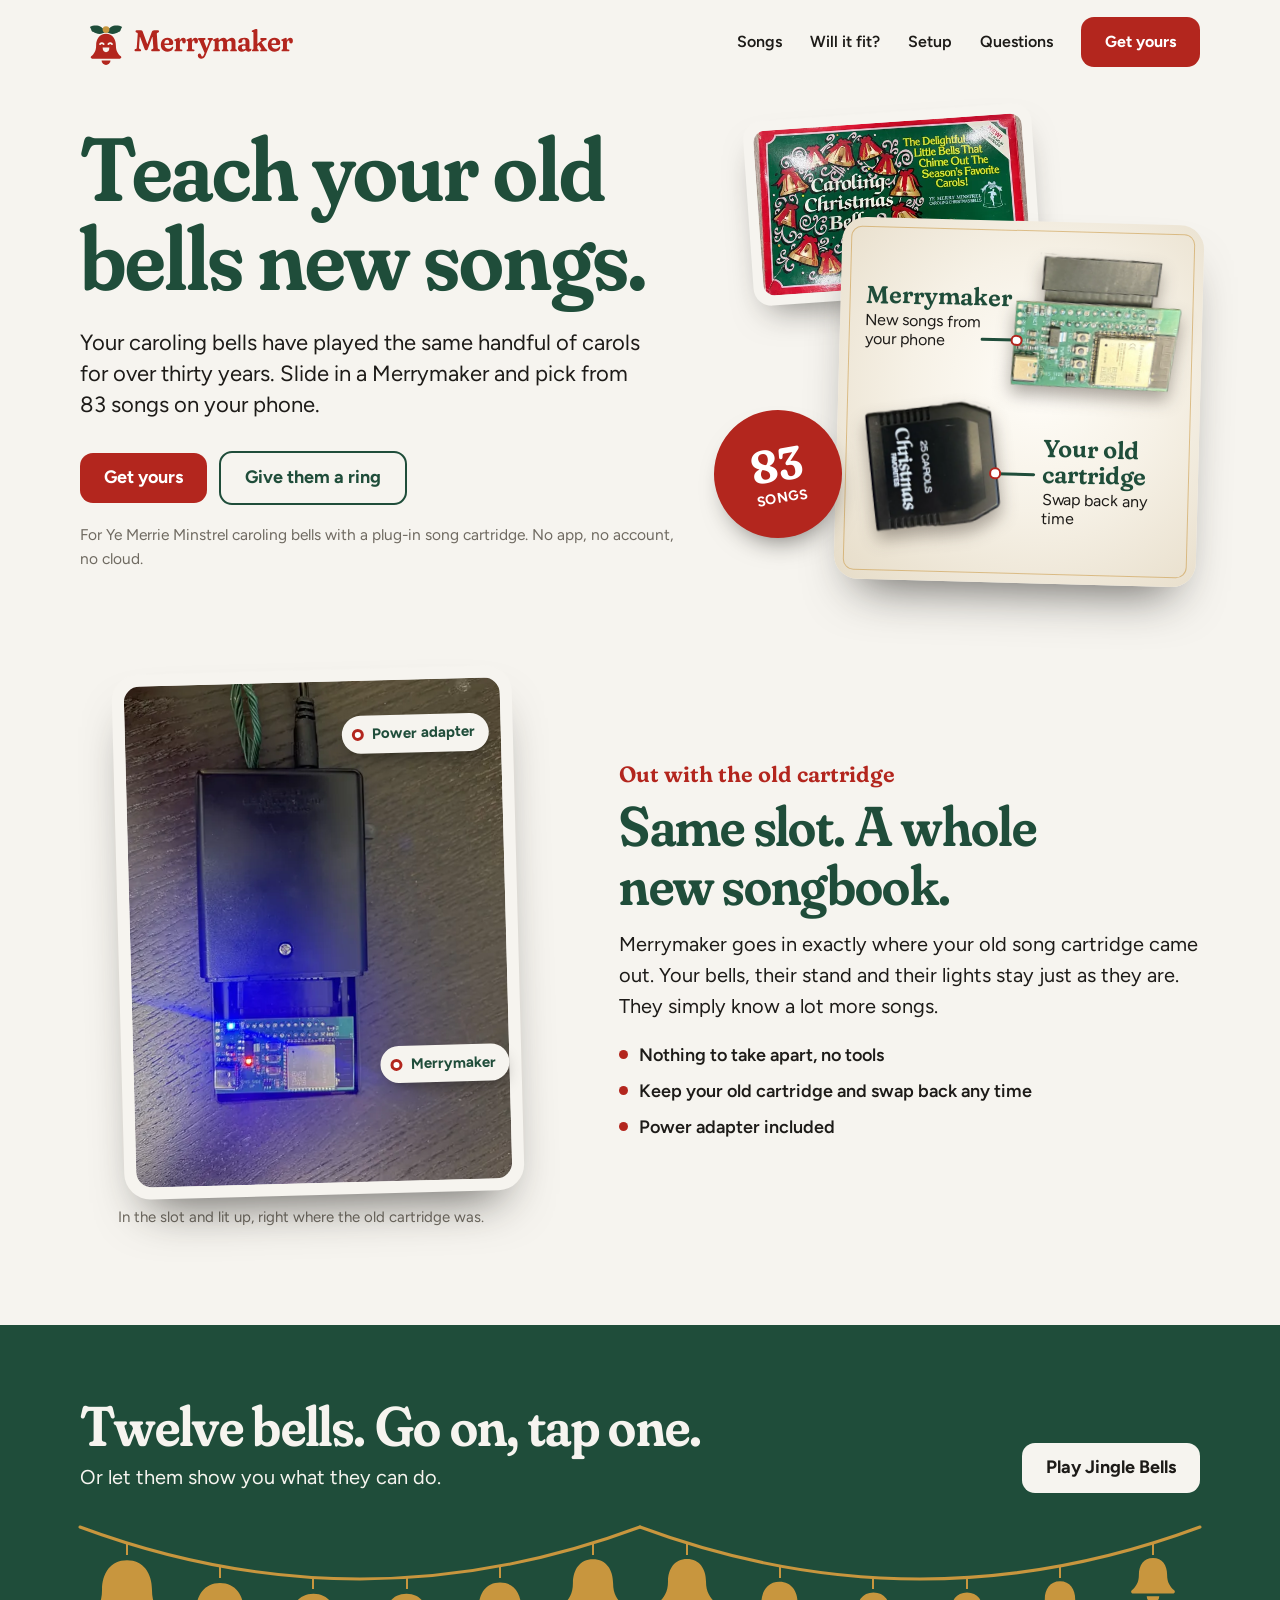
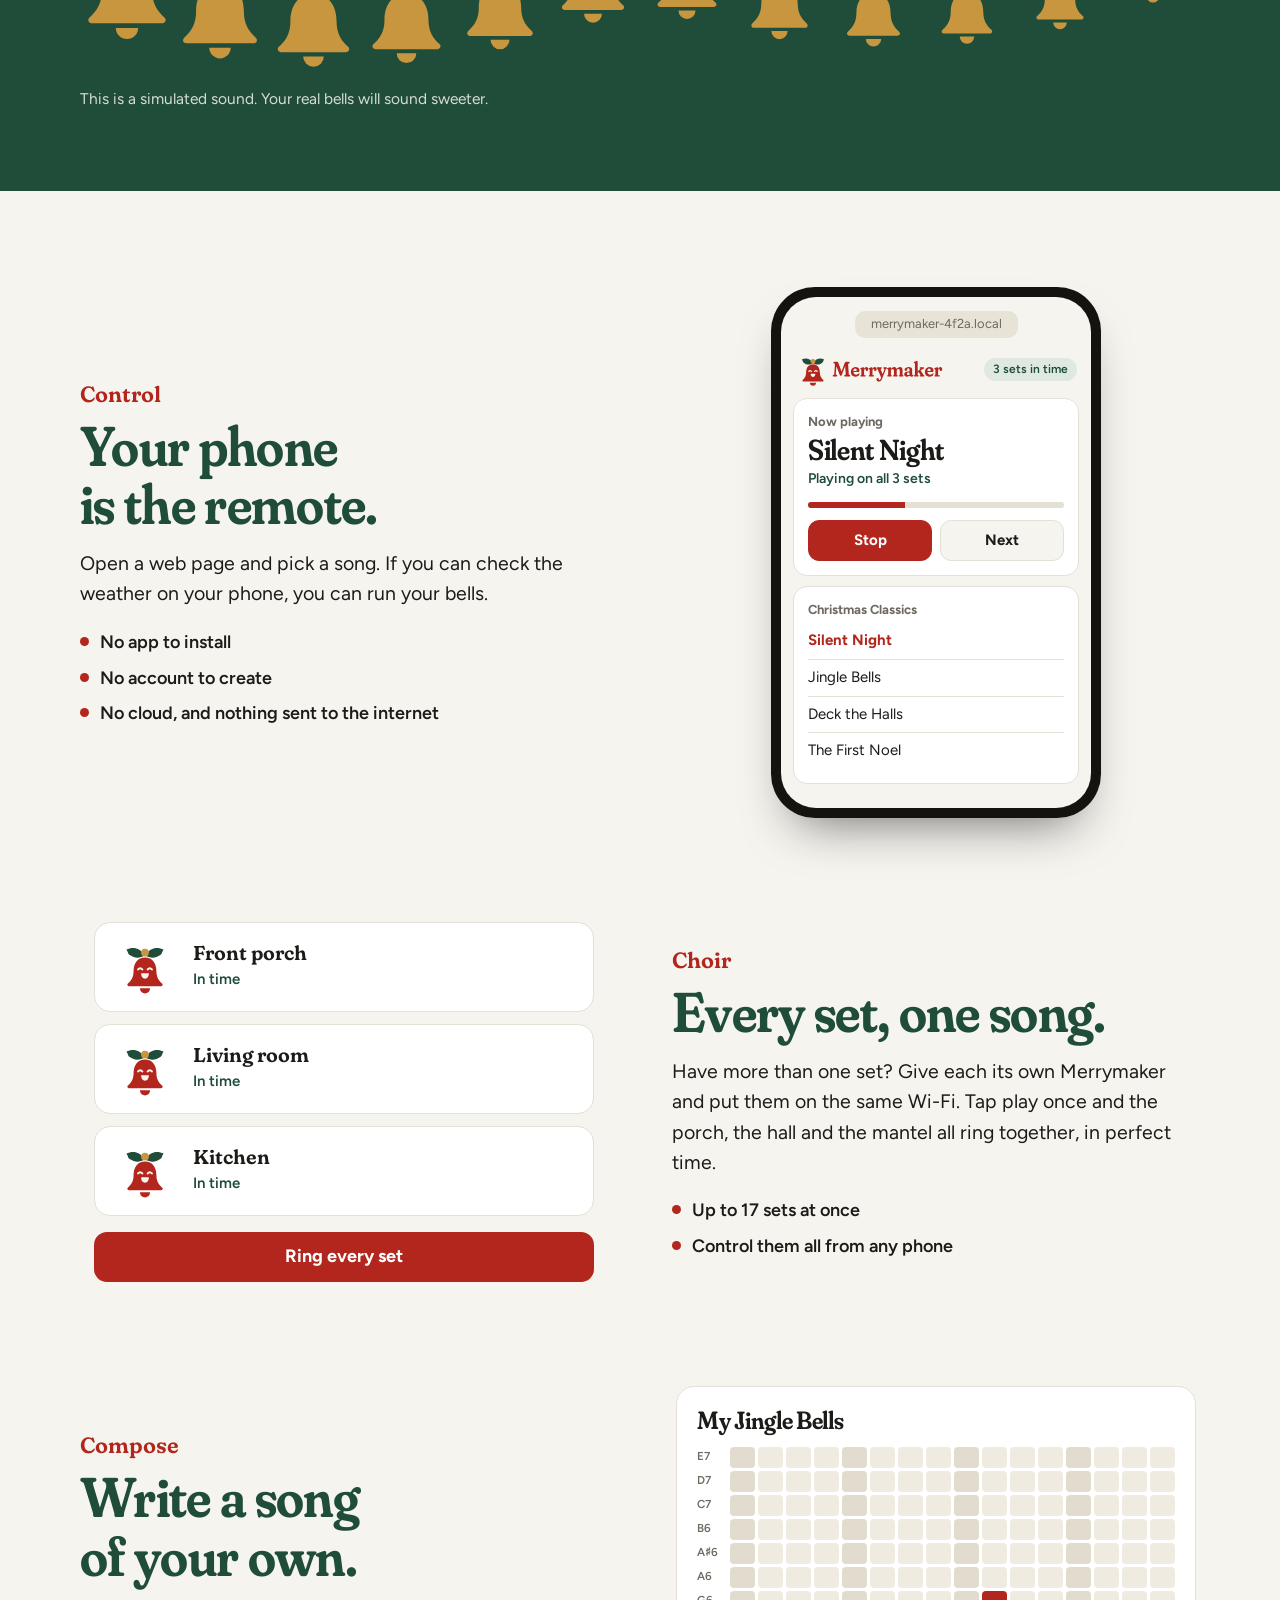
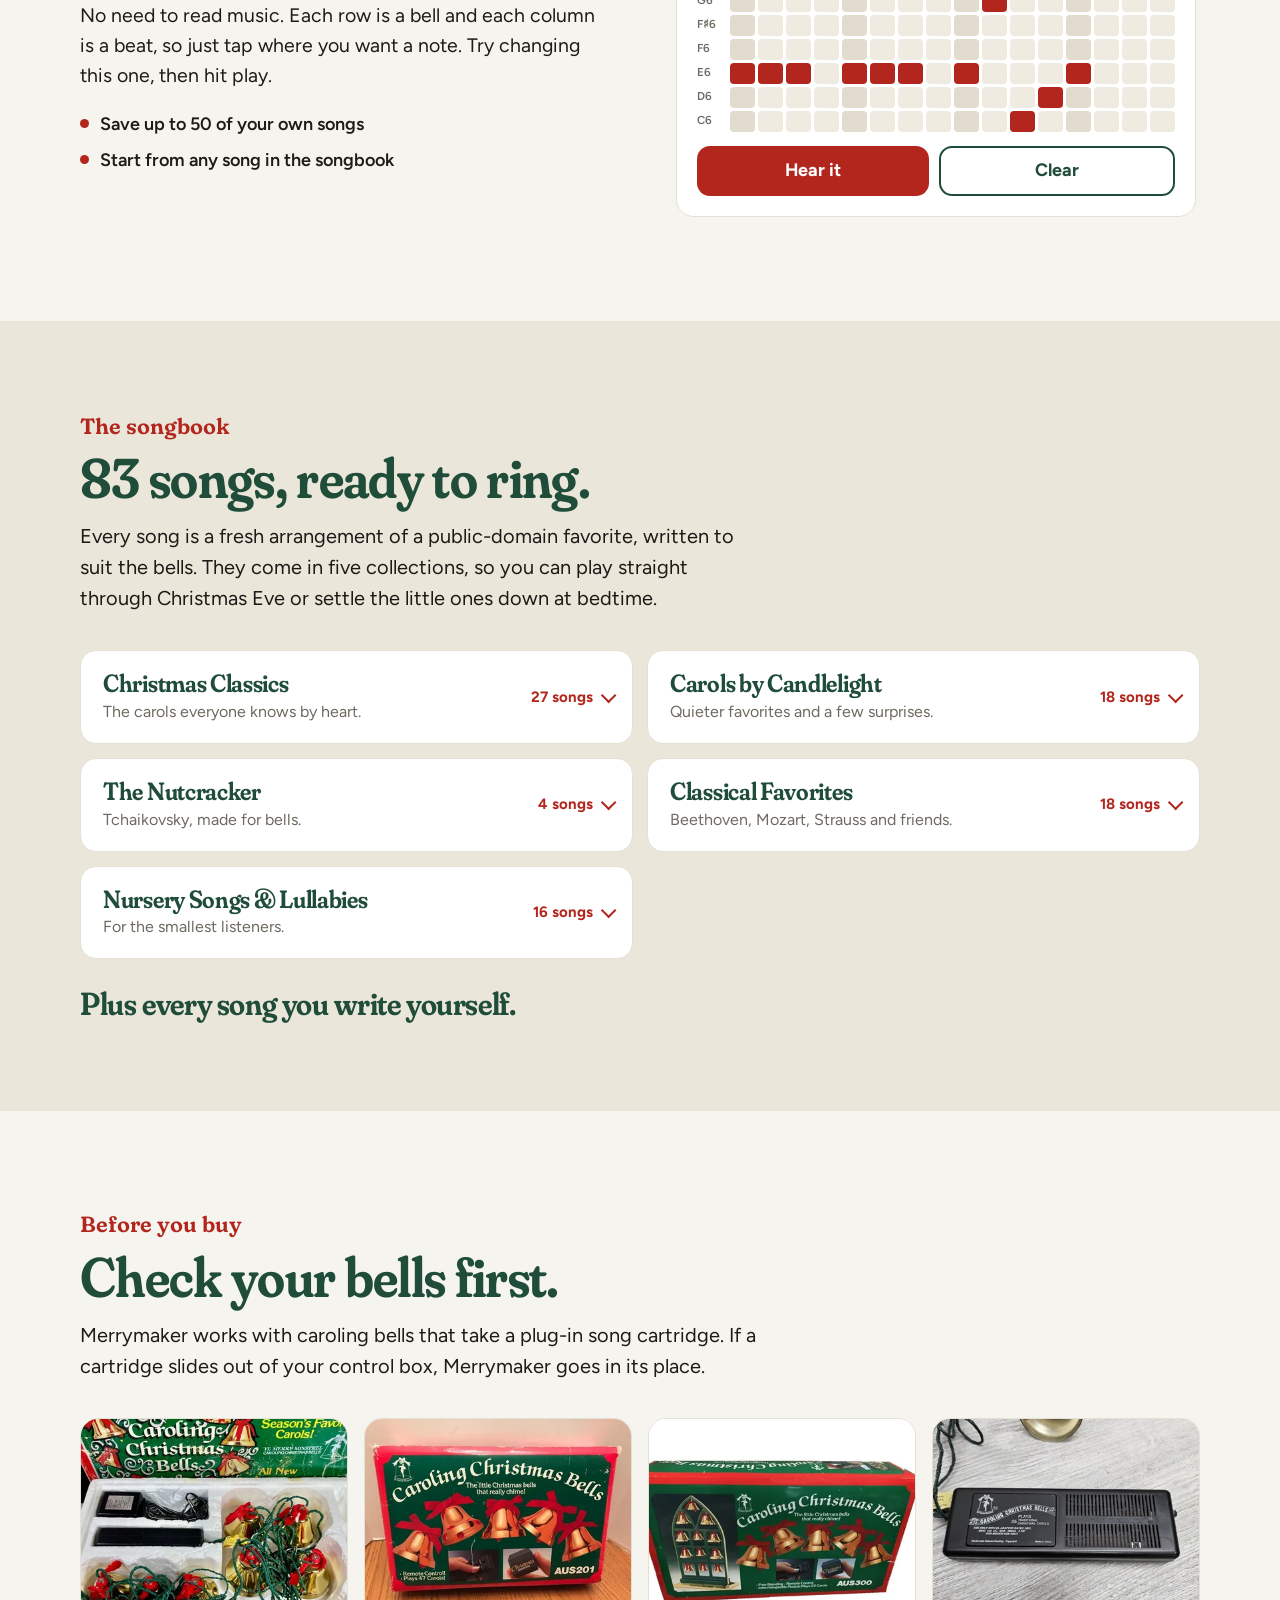
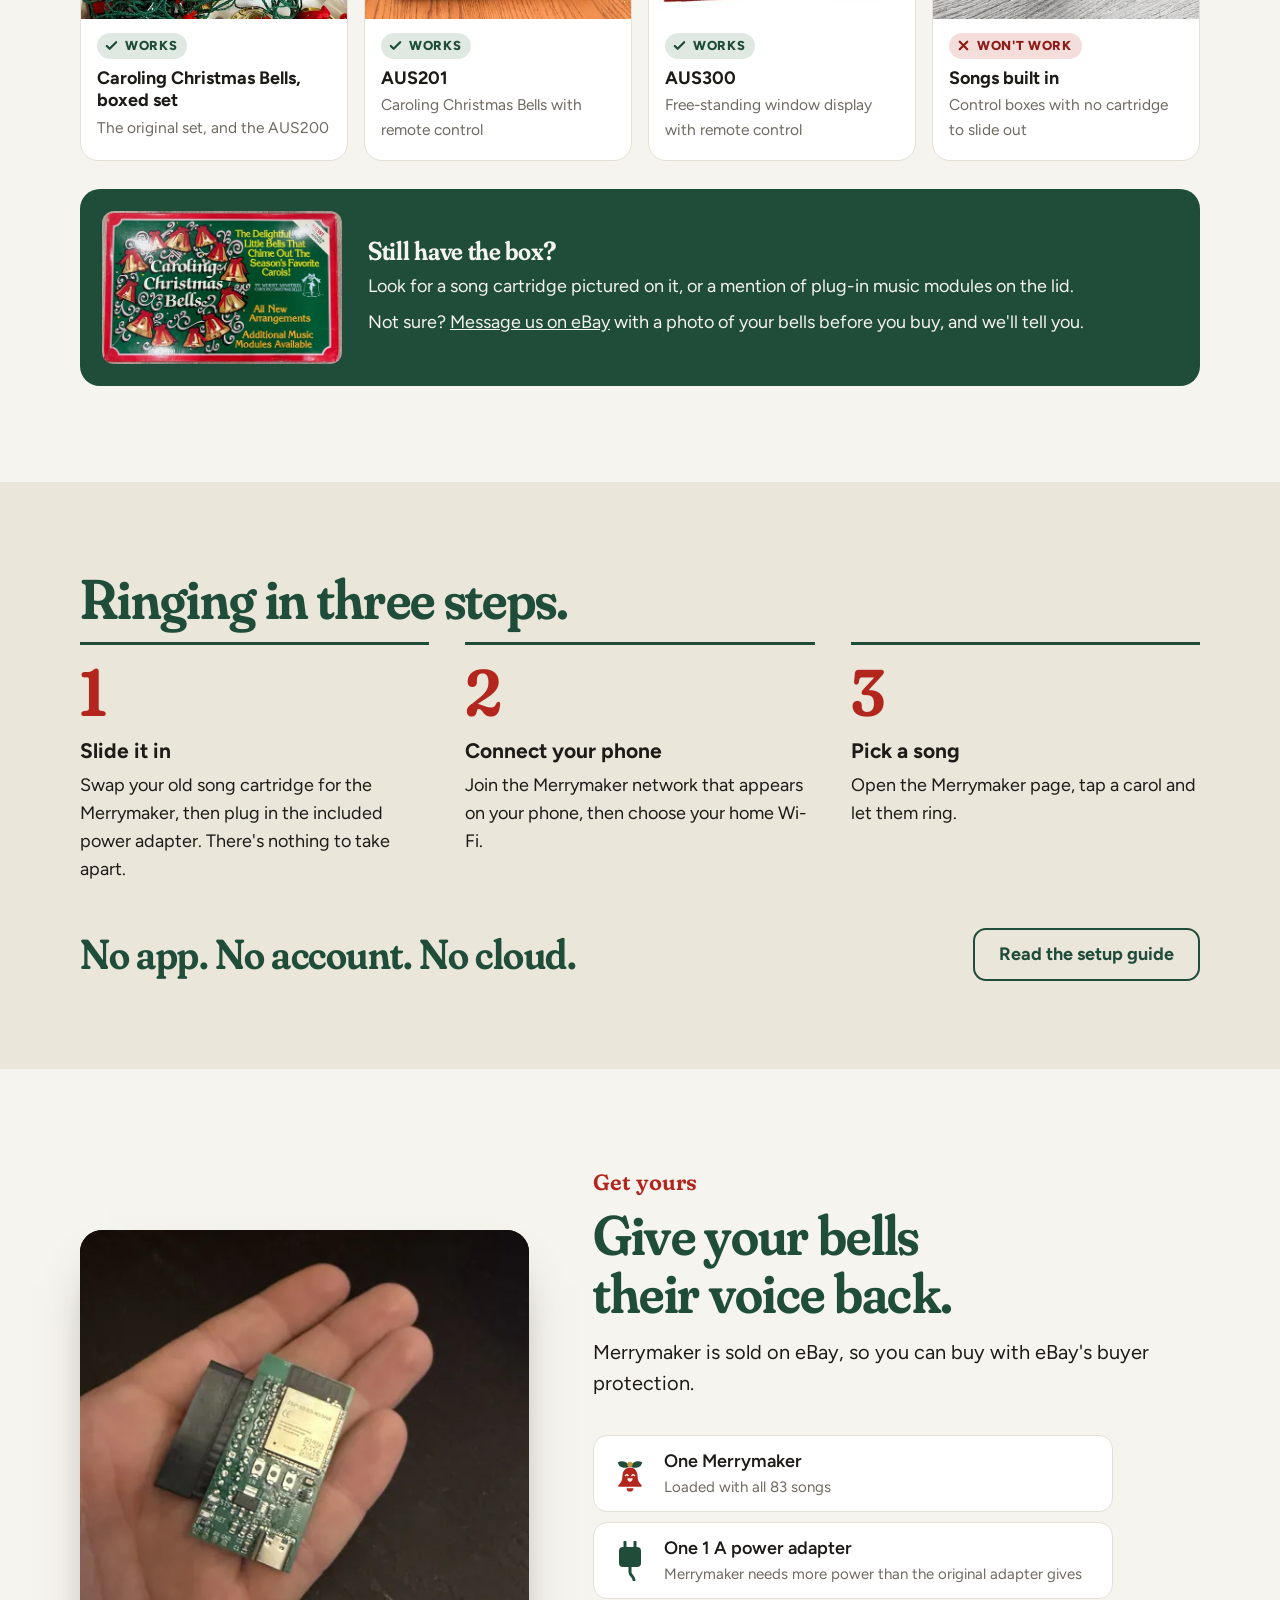
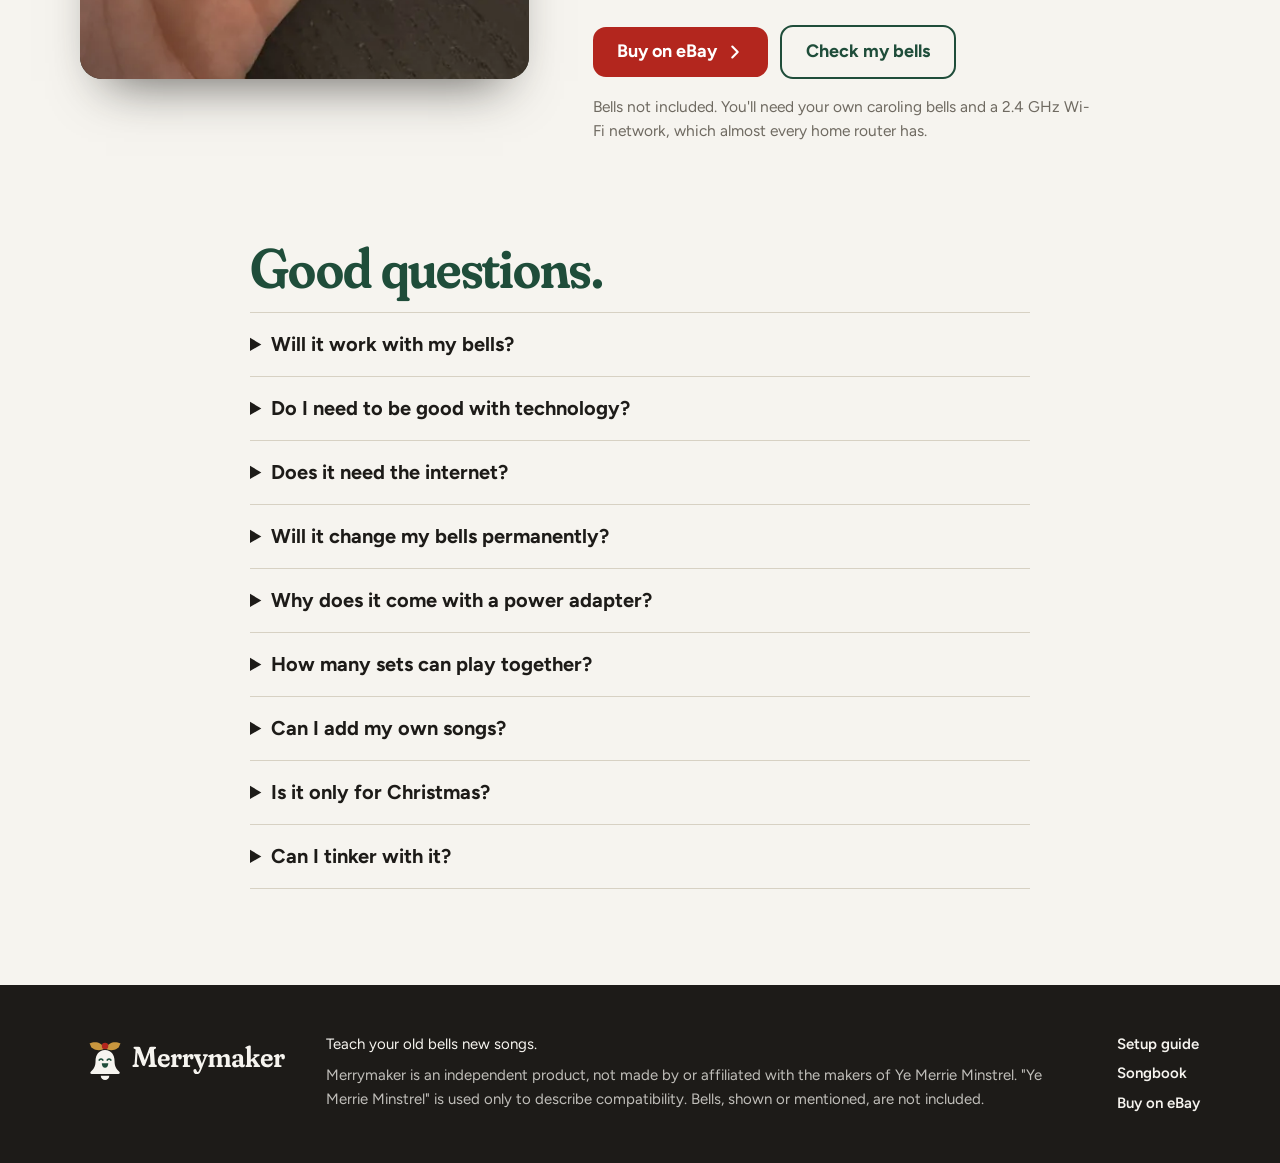
==== index.html @ d01af4f7 "Build from open-jingle-bells c4d692f" ====
<!doctype html>
<html lang="en">
<head>
<meta charset="utf-8">
<script>(function(w,d,s,l,i){w[l]=w[l]||[];w[l].push({'gtm.start':new Date().getTime(),event:'gtm.js'});var f=d.getElementsByTagName(s)[0],j=d.createElement(s),dl=l!='dataLayer'?'&l='+l:'';j.async=true;j.src='https://www.googletagmanager.com/gtm.js?id='+i+dl;f.parentNode.insertBefore(j,f);})(window,document,'script','dataLayer','GTM-5VJ4SF43');</script>
<meta name="viewport" content="width=device-width,initial-scale=1">
<title>Merrymaker: teach your old bells new songs</title>
<meta name="description" content="Merrymaker slides into your Ye Merrie Minstrel caroling bells in place of the old song cartridge. 83 songs, played from your phone. No app, no account, no cloud.">
<link rel="canonical" href="https://merrymakerbells.com/">
<meta name="theme-color" content="#1f4d3a">
<meta property="og:type" content="website">
<meta property="og:url" content="https://merrymakerbells.com/">
<meta property="og:title" content="Merrymaker: teach your old bells new songs">
<meta property="og:description" content="83 songs for your caroling bells, played from your phone. No app, no account, no cloud.">
<meta property="og:image" content="https://merrymakerbells.com/img/share.jpg">
<meta name="twitter:card" content="summary_large_image">
<link rel="icon" href="/img/favicon.svg" type="image/svg+xml">
<link rel="apple-touch-icon" href="/apple-touch-icon.png">
<link rel="preload" href="/fonts/fraunces.woff2" as="font" type="font/woff2" crossorigin>
<link rel="stylesheet" href="/site.css">
<style>
/* Hero */
.hero{display:grid;grid-template-columns:1.15fr .85fr;align-items:center;gap:56px;padding-top:28px;padding-bottom:88px}
.hero h1{font-size:clamp(48px,7vw,94px);line-height:1;color:var(--evergreen);margin-bottom:24px}
.hero .lede{font-size:22px;line-height:1.42;max-width:26em;margin-bottom:30px}
.cta{display:flex;flex-wrap:wrap;gap:12px;align-items:center}
.hero .fine{margin-top:18px}
.hero-photo{position:relative;justify-self:center;width:min(100%,480px);aspect-ratio:1/1.04}
/* Hero panel: the box lid behind a cream spotlight with the two cutouts, as in the eBay hero graphic */
.hero-lid{position:absolute;left:0;top:0;width:64%;aspect-ratio:2400/1533;background:var(--paper);padding:2.2%;border-radius:18px;box-shadow:0 18px 34px -16px rgba(29,27,24,.55);transform:rotate(-4deg)}
.hero-lid img{width:100%;height:100%;border-radius:12px;object-fit:cover}
.stage{position:absolute;right:0;bottom:0;width:80%;aspect-ratio:1;border-radius:24px;overflow:hidden;container-type:inline-size;background:radial-gradient(circle at 55% 45%,#fffdf8 0%,#f6f1e6 45%,#e6dcc8 100%);box-shadow:0 28px 50px -24px rgba(29,27,24,.7);transform:rotate(1.5deg)}
.stage::before{content:"";position:absolute;inset:2.4cqw;border:.4cqw solid rgba(200,150,62,.55);border-radius:3cqw}
.stage .cut{position:absolute;height:auto;filter:drop-shadow(0 2.6cqw 2.4cqw rgba(40,30,20,.38))}
.stage .board{left:48cqw;top:9cqw;width:46cqw;transform:rotate(5deg)}
.stage .cart{left:9cqw;top:50cqw;width:35cqw;transform:rotate(-7deg)}
.sl{position:absolute;transform:translateY(-50%);color:var(--ink)}
.sl b{display:block;font-family:var(--font-display);font-size:6.8cqw;line-height:1.02;font-weight:620;color:var(--evergreen);font-variation-settings:"SOFT" 100,"opsz" 60}
.sl span{display:block;font-size:4.4cqw;line-height:1.2;margin-top:1cqw}
.sl.m{left:7cqw;top:27cqw;width:38cqw}
.sl.c{left:57cqw;top:72cqw;width:36cqw}
.slead{position:absolute;height:.7cqw;background:var(--evergreen);transform:translateY(-50%);border-radius:1cqw}
.slead::after{content:"";position:absolute;top:50%;width:3.2cqw;height:3.2cqw;border-radius:50%;background:#fff;border:.8cqw solid var(--cardinal);transform:translateY(-50%);box-sizing:border-box}
.slead.m{left:39cqw;width:10cqw;top:33cqw}.slead.m::after{right:-1.6cqw}
.slead.c{left:44cqw;width:11cqw;top:70cqw}.slead.c::after{left:-1.6cqw}
.seal{position:absolute;left:-34px;bottom:44px;width:128px;height:128px;border-radius:50%;background:var(--cardinal);color:#fff;display:grid;place-content:center;text-align:center;transform:rotate(-10deg);box-shadow:0 14px 26px -12px rgba(29,27,24,.6);line-height:1}
.seal b{font-family:var(--font-display);font-size:46px;font-weight:650;font-variation-settings:"opsz" 144}
.seal span{font-size:14px;font-weight:700;letter-spacing:.04em;text-transform:uppercase;margin-top:4px}
.note-float{position:absolute;width:40px;opacity:0;animation:float 5s ease-out infinite}
.note-float.n1{right:-18px;top:16%;fill:var(--cardinal)}
.note-float.n2{right:-36px;top:40%;fill:var(--brass);animation-delay:1.7s}
.note-float.n3{left:-28px;top:20%;fill:var(--evergreen);animation-delay:3.3s}
@keyframes float{0%{opacity:0;transform:translateY(24px) rotate(-8deg)}18%{opacity:1}75%{opacity:.9}100%{opacity:0;transform:translateY(-70px) rotate(10deg)}}

/* Swap */
.swap{display:grid;grid-template-columns:.9fr 1.1fr;gap:64px;align-items:center;padding-bottom:96px}
.swap figure{justify-self:center;width:min(100%,400px)}
.swap .frame{position:relative;background:var(--paper);padding:12px;border-radius:26px;box-shadow:0 28px 50px -24px rgba(29,27,24,.7);transform:rotate(-1.5deg)}
.swap .photo{aspect-ratio:3/4;border-radius:16px;box-shadow:none}
.tag{position:absolute;display:flex;align-items:center;gap:8px;background:var(--paper);color:var(--evergreen);font-weight:700;font-size:15px;padding:7px 14px 7px 10px;border-radius:999px;box-shadow:0 8px 18px -6px rgba(0,0,0,.45);white-space:nowrap}
.tag::before{content:"";width:12px;height:12px;border-radius:50%;background:#fff;border:3px solid var(--cardinal);box-sizing:border-box;flex:none}
.tag.t1{right:6%;top:9%}
.tag.t2{right:3%;top:72%}
.ticks{margin-top:20px;display:grid;gap:8px;font-weight:600}
.ticks li{display:flex;gap:11px;align-items:baseline}
.ticks li::before{content:"";flex:none;width:9px;height:9px;border-radius:50%;background:var(--cardinal);transform:translateY(-2px)}
.swap p.body{font-size:20px;max-width:30em}

/* Garland demo */
.demo{background:var(--evergreen);color:var(--paper);padding:72px 0 80px}
.demo-head{display:flex;justify-content:space-between;align-items:flex-end;gap:24px 32px;flex-wrap:wrap;margin-bottom:34px}
.demo-head h2{margin-bottom:6px}
.demo-head p{font-size:20px}
.garland{display:grid;grid-template-columns:1fr 1fr}
.swag{position:relative;height:160px}
.swag svg.wire{position:absolute;inset:0 0 auto 0;width:100%;height:52px;overflow:visible;fill:none;stroke:var(--brass);stroke-width:3;stroke-linecap:round}
.swag .row{position:absolute;inset:0;display:grid;grid-template-columns:repeat(6,1fr)}
.ringer{position:relative;display:flex;flex-direction:column;align-items:center;height:100%;padding-top:var(--drop);min-height:44px;touch-action:manipulation}
.ringer::before{content:"";width:2px;height:12px;background:var(--brass)}
.ringer svg{width:var(--size);fill:var(--brass);transform-origin:50% 8%;transition:fill .12s}
.ringer:hover svg{fill:#e0b35f}
.ringer.ring svg{animation:ring .62s ease-out;fill:var(--paper)}
@keyframes ring{0%{transform:rotate(0)}18%{transform:rotate(-17deg)}42%{transform:rotate(13deg)}68%{transform:rotate(-7deg)}100%{transform:rotate(0)}}

/* Features */
.features{padding-top:96px}
.feature{display:grid;grid-template-columns:1fr 1fr;gap:64px;align-items:center;padding-bottom:104px}
.feature:nth-child(even) .visual{order:-1}
.feature>div>p:not(.kicker){font-size:19.5px;max-width:29em}
.visual{display:flex;justify-content:center;min-width:0}

.phone{width:min(330px,100%);background:#14130f;border-radius:44px;padding:10px;box-shadow:0 26px 50px -24px rgba(29,27,24,.65)}
.screen{background:var(--paper);border-radius:35px;overflow:hidden;font-size:15px;line-height:1.45;padding-bottom:14px}
.urlbar{padding:14px 18px 8px;display:flex;justify-content:center}
.urlbar span{background:#e8e3d7;border-radius:10px;padding:4px 16px;font-size:13px;color:var(--stone)}
.apphead{display:flex;align-items:center;justify-content:space-between;gap:6px;padding:6px 14px 10px}
.apphead img{height:36px;width:auto}
.pill{font-size:12px;font-weight:600;color:var(--evergreen);background:#dfe9e2;border-radius:99px;padding:3px 9px;white-space:nowrap}
.scard{background:var(--card);border:1px solid var(--line);border-radius:14px;padding:14px;margin:0 12px 10px}
.scard h3{font-size:13px;font-weight:700;color:var(--stone);margin-bottom:3px}
.song-now{font-size:29px;line-height:1.1}
.sub{color:var(--evergreen);font-weight:600;font-size:14px;margin-top:3px}
.bar{height:6px;background:var(--line);border-radius:9px;margin-top:12px;overflow:hidden}
.bar i{display:block;height:100%;width:38%;background:var(--cardinal)}
.pbtns{display:flex;gap:8px;margin-top:12px}
.pbtn{flex:1;text-align:center;font-weight:700;padding:9px;border-radius:11px;background:var(--paper);border:1px solid var(--line)}
.pbtn.p{background:var(--cardinal);border-color:var(--cardinal);color:#fff}
.list li{display:flex;justify-content:space-between;padding:7px 0;border-top:1px solid var(--line)}
.list li:first-child{border-top:0;color:var(--cardinal);font-weight:700}
.list small{color:var(--stone);font-size:13px}

.rooms{width:100%;max-width:500px;display:grid;gap:12px}
.room{display:flex;align-items:center;gap:18px;background:var(--card);border:1px solid var(--line);border-radius:16px;padding:14px 20px}
.room img{width:60px;height:60px;transform-origin:50% 26%}
.room.ring img{animation:ring .9s ease-out}
.room b{display:block;font-size:20px;font-family:var(--font-display);font-weight:620;font-variation-settings:"opsz" 30;line-height:1.2}
.room span{color:var(--evergreen);font-weight:600;font-size:15px}
.rooms .btn{margin-top:4px;width:100%}

.composer{width:100%;max-width:520px;background:var(--card);border:1px solid var(--line);border-radius:18px;padding:20px}
.composer h3{font-size:25px;line-height:1.1;margin-bottom:12px}
.roll{display:grid;grid-template-columns:30px repeat(16,1fr);gap:3px;align-items:center}
.roll span{font-size:11.5px;font-weight:600;color:var(--stone)}
.cell{display:block;height:21px;width:100%;border-radius:4px;background:#efebe1;transition:background .1s}
.cell.beat{background:#e2dccf}
.cell:hover{background:#d7cfbd}
.cell[aria-pressed="true"]{background:var(--cardinal)}
.cell.now{box-shadow:inset 0 0 0 2px var(--evergreen)}
.composer .tools{display:flex;gap:10px;margin-top:14px}
.composer .tools .btn{flex:1;padding:9px 12px;min-height:46px}

/* Songs */
.songs{background:var(--paper-deep);padding:88px 0}
.colls{display:grid;grid-template-columns:1fr 1fr;gap:14px;align-items:start}
.coll{background:var(--card);border:1px solid var(--line);border-radius:16px}
.coll summary{cursor:pointer;list-style:none;display:grid;grid-template-columns:1fr auto;gap:2px 16px;padding:18px 20px 18px 22px}
.coll summary::-webkit-details-marker{display:none}
.coll-name{font-size:25px;line-height:1.15;color:var(--evergreen)}
.coll-blurb{grid-column:1;color:var(--stone);font-size:16px}
.coll-count{grid-column:2;grid-row:1/3;align-self:center;font-weight:700;font-size:15px;color:var(--cardinal);white-space:nowrap;display:flex;align-items:center;gap:8px}
.coll-count::after{content:"";width:9px;height:9px;border-right:2.5px solid currentColor;border-bottom:2.5px solid currentColor;transform:rotate(45deg) translateY(-3px);transition:transform .15s}
.coll[open] .coll-count::after{transform:rotate(-135deg) translateX(-2px)}
.coll-list{columns:2;column-gap:24px;padding:4px 22px 20px;font-size:16px;border-top:1px solid var(--line);padding-top:14px;margin:0 0}
.coll-list li{padding:3px 0;break-inside:avoid;line-height:1.3}
.songs .plus{margin-top:26px;font-size:clamp(24px,2.6vw,32px);line-height:1.2;color:var(--evergreen)}
.songs .fine{margin-top:8px;max-width:44em}

/* Fit */
.fit{padding-top:96px;padding-bottom:96px}
.sets{display:grid;grid-template-columns:repeat(4,1fr);gap:16px}
.set{background:var(--card);border:1px solid var(--line);border-radius:18px;overflow:hidden;display:flex;flex-direction:column}
.set .pic{aspect-ratio:4/3;min-height:0;overflow:hidden;background:#eee9de}
.set .pic img{width:100%;height:100%;object-fit:cover}
.set div.t{padding:14px 16px 18px}
.verdict{display:inline-flex;align-items:center;gap:6px;font-weight:800;font-size:13px;letter-spacing:.05em;text-transform:uppercase;border-radius:99px;padding:3px 10px 3px 7px;margin-bottom:8px}
.verdict svg{width:15px;height:15px}
.yes .verdict{background:#dfe9e2;color:var(--evergreen)}
.no .verdict{background:#f3dedc;color:var(--cardinal-dark)}
.no .pic img{filter:saturate(.55)}
.set h3{font-size:18px;line-height:1.25;margin-bottom:4px}
.set p{font-size:15.5px;color:var(--stone)}
.clue{margin-top:28px;display:grid;grid-template-columns:auto 1fr;gap:26px;align-items:center;background:var(--evergreen);color:var(--paper);border-radius:20px;padding:22px 28px 22px 22px}
.clue img{width:240px;border-radius:12px}
.clue h3{font-size:26px;line-height:1.15;margin-bottom:6px}
.clue p+p{margin-top:8px}

/* Setup teaser */
.steps-sec{background:var(--paper-deep);padding:88px 0}
.steps{display:grid;grid-template-columns:repeat(3,1fr);gap:36px;counter-reset:s;margin-top:8px}
.steps li{counter-increment:s;border-top:3px solid var(--evergreen);padding-top:14px}
.steps li::before{content:counter(s);display:block;font-family:var(--font-display);font-weight:620;font-size:66px;line-height:1;color:var(--cardinal);font-variation-settings:"opsz" 144;margin-bottom:10px}
.steps h3{font-size:21px;margin-bottom:4px}
.steps-foot{margin-top:44px;display:flex;flex-wrap:wrap;gap:16px 32px;align-items:center;justify-content:space-between}
.promise{font-size:clamp(28px,3.4vw,42px);line-height:1.15;color:var(--evergreen)}

/* Buy */
.buy{padding-top:96px;padding-bottom:96px;display:grid;grid-template-columns:.85fr 1.15fr;gap:64px;align-items:center}
.buy .photo{aspect-ratio:1;width:min(100%,460px);justify-self:center}
.inbox{margin:6px 0 26px;display:grid;gap:10px;max-width:520px}
.inbox li{display:flex;gap:14px;align-items:center;background:var(--card);border:1px solid var(--line);border-radius:14px;padding:12px 16px;font-weight:600}
.inbox li img,.inbox li svg{width:40px;height:40px;flex:none}
.inbox li small{display:block;font-weight:400;color:var(--stone);font-size:15px}
.buy .fine{margin-top:16px;max-width:32em}

/* FAQ */
.faq{padding-bottom:96px}
.faq details{border-top:1px solid #d7d1c3}
.faq details:last-of-type{border-bottom:1px solid #d7d1c3}
.faq summary{cursor:pointer;font-weight:700;font-size:20px;padding:16px 0;list-style-position:inside}
.faq details p{padding:0 0 18px;max-width:40em}
.faq details p+p{margin-top:-6px}

@media (max-width:1000px){
  .sets{grid-template-columns:1fr 1fr}
}
@media (max-width:900px){
  .hero{grid-template-columns:1fr;gap:40px;padding-top:12px;padding-bottom:64px}
  .hero-photo{width:min(84%,380px)}
  .seal{width:104px;height:104px;left:-26px}
  .seal b{font-size:38px}
  .seal span{font-size:12px}
  .swap,.feature,.buy{grid-template-columns:1fr;gap:34px}
  .feature{padding-bottom:76px}
  .feature:nth-child(even) .visual{order:0}
  .swap{padding-bottom:72px}
  .swap figure{width:min(80%,360px)}
  .tag{font-size:13px;padding:6px 11px 6px 8px;gap:6px}
  .garland{grid-template-columns:1fr;gap:6px}
  .colls{grid-template-columns:1fr}
  .steps{grid-template-columns:1fr;gap:26px}
  .buy{padding-top:64px;padding-bottom:64px}
  .buy .photo{order:2}
}
@media (max-width:640px){
  .hero h1{font-size:46px}
  .hero .lede{font-size:19.5px}
  .cta .btn{flex:1 1 100%}
  .demo{padding:52px 0 56px}
  .demo-head .btn{width:100%}
  .swag{height:128px}
  .features,.fit{padding-top:64px}
  .fit{padding-bottom:64px}
  .songs,.steps-sec{padding:60px 0}
  .composer{padding:14px}
  .roll{gap:2px;grid-template-columns:26px repeat(16,1fr)}
  .roll span{font-size:10.5px}
  .cell{height:24px;border-radius:3px}
  .coll-list{columns:1}
  .coll-name{font-size:22px}
  .sets{grid-template-columns:1fr}
  .set{flex-direction:row}
  .set .pic{flex:0 0 38%;aspect-ratio:auto}
  .set div.t{padding:12px 14px}
  .clue{grid-template-columns:1fr;padding:18px}
  .clue img{width:100%}
  .faq summary{font-size:18px}
}
@media (prefers-reduced-motion:reduce){
  .note-float{animation:none;opacity:1}
  .stage,.hero-lid,.swap .frame{transform:none}
  .ringer.ring svg,.room.ring img{animation:none}
}
</style>
</head>
<body>
<noscript><iframe src="https://www.googletagmanager.com/ns.html?id=GTM-5VJ4SF43" height="0" width="0" style="display:none;visibility:hidden"></iframe></noscript>
<a class="skip" href="#main">Skip to content</a>

<header class="wrap topnav">
  <a class="home" href="/" aria-label="Merrymaker home"><img src="/img/lockup-horizontal.svg" alt="Merrymaker" width="220" height="52"></a>
  <nav aria-label="Main"><ul>
    <li><a href="#songs">Songs</a></li>
    <li><a href="#fit">Will it fit?</a></li>
    <li><a href="/setup/">Setup</a></li>
    <li><a href="#faq">Questions</a></li>
    <li><a class="btn primary" href="#buy">Get yours</a></li>
  </ul></nav>
</header>

<main id="main">
  <section class="wrap hero">
    <div>
      <h1 class="display">Teach your old bells new songs.</h1>
      <p class="lede">Your caroling bells have played the same handful of carols for over thirty years. Slide in a Merrymaker and pick from 83 songs on your phone.</p>
      <div class="cta"><a class="btn primary" href="#buy">Get yours</a><a class="btn quiet" href="#try">Give them a ring</a></div>
      <p class="fine">For Ye Merrie Minstrel caroling bells with a plug-in song cartridge. No app, no account, no cloud.</p>
    </div>
    <div class="hero-photo">
      <div class="hero-lid"><img src="/img/box-lid-500.webp" srcset="/img/box-lid-500.webp 500w, /img/box-lid-1000.webp 1000w" sizes="(max-width:900px) 54vw, 310px" width="2400" height="1533" alt=""></div>
      <div class="stage" role="img" aria-label="A Merrymaker board beside the original song cartridge it replaces">
        <img class="cut cart" src="/img/cut-cartridge-300.webp" srcset="/img/cut-cartridge-300.webp 300w, /img/cut-cartridge-600.webp 600w" sizes="(max-width:900px) 24vw, 135px" width="1021" height="1036" alt="">
        <img class="cut board" src="/img/cut-board-400.webp" srcset="/img/cut-board-400.webp 400w, /img/cut-board-800.webp 800w" sizes="(max-width:900px) 32vw, 180px" width="1200" height="992" alt="" fetchpriority="high">
        <div class="sl m"><b>Merrymaker</b><span>New songs from your phone</span></div><div class="slead m"></div>
        <div class="sl c"><b>Your old cartridge</b><span>Swap back any time</span></div><div class="slead c"></div>
      </div>
      <div class="seal" aria-hidden="true"><b>83</b><span>songs</span></div>
      <svg class="note-float n1" viewBox="0 0 24 24" aria-hidden="true"><path d="M18 3v12.2A3.8 3.8 0 1 1 15.5 12V6.5L9 8v9.2A3.8 3.8 0 1 1 6.5 14V5.5z"/></svg>
      <svg class="note-float n2" viewBox="0 0 24 24" aria-hidden="true"><path d="M18 3v12.2A3.8 3.8 0 1 1 15.5 12V6.5L9 8v9.2A3.8 3.8 0 1 1 6.5 14V5.5z"/></svg>
      <svg class="note-float n3" viewBox="0 0 24 24" aria-hidden="true"><path d="M18 3v12.2A3.8 3.8 0 1 1 15.5 12V6.5L9 8v9.2A3.8 3.8 0 1 1 6.5 14V5.5z"/></svg>
    </div>
  </section>

  <section class="wrap swap" aria-labelledby="swap-title">
    <figure>
      <div class="frame">
        <div class="photo"><img src="/img/installed-900.webp" srcset="/img/installed-480.webp 480w, /img/installed-900.webp 900w" sizes="(max-width:900px) 80vw, 400px" width="1500" height="2000" alt="A Merrymaker glowing blue, seated in the cartridge slot of a caroling bells control box" loading="lazy"></div>
        <span class="tag t1" aria-hidden="true">Power adapter</span>
        <span class="tag t2" aria-hidden="true">Merrymaker</span>
      </div>
      <figcaption class="photo-cap">In the slot and lit up, right where the old cartridge was.</figcaption>
    </figure>
    <div>
      <p class="kicker">Out with the old cartridge</p>
      <h2 class="title display" id="swap-title">Same slot. A whole new songbook.</h2>
      <p class="body">Merrymaker goes in exactly where your old song cartridge came out. Your bells, their stand and their lights stay just as they are. They simply know a lot more songs.</p>
      <ul class="ticks"><li>Nothing to take apart, no tools</li><li>Keep your old cartridge and swap back any time</li><li>Power adapter included</li></ul>
    </div>
  </section>

  <section class="demo on-dark" id="try" aria-labelledby="try-title">
    <div class="wrap">
      <div class="demo-head">
        <div><h2 class="title display" id="try-title">Twelve bells. Go on, tap one.</h2><p>Or let them show you what they can do.</p></div>
        <button class="btn light" id="play-song" type="button">Play Jingle Bells</button>
      </div>
      <div class="garland" id="garland"></div>
      <p class="fine">This is a simulated sound. Your real bells will sound sweeter.</p>
    </div>
  </section>

  <div class="wrap features" id="features">
    <article class="feature">
      <div>
        <p class="kicker">Control</p>
        <h2 class="title display">Your phone is the remote.</h2>
        <p>Open a web page and pick a song. If you can check the weather on your phone, you can run your bells.</p>
        <ul class="ticks"><li>No app to install</li><li>No account to create</li><li>No cloud, and nothing sent to the internet</li></ul>
      </div>
      <figure class="visual" aria-label="The Merrymaker page on a phone, showing Silent Night playing">
        <div class="phone" aria-hidden="true"><div class="screen">
          <div class="urlbar"><span>merrymaker-4f2a.local</span></div>
          <div class="apphead"><img src="/img/lockup-horizontal.svg" alt=""><span class="pill">3 sets in time</span></div>
          <div class="scard"><h3>Now playing</h3><p class="display song-now">Silent Night</p><p class="sub">Playing on all 3 sets</p><div class="bar"><i></i></div><div class="pbtns"><span class="pbtn p">Stop</span><span class="pbtn">Next</span></div></div>
          <div class="scard"><h3>Christmas Classics</h3><ul class="list"><li><span>Silent Night</span></li><li><span>Jingle Bells</span></li><li><span>Deck the Halls</span></li><li><span>The First Noel</span></li></ul></div>
        </div></div>
      </figure>
    </article>

    <article class="feature">
      <div>
        <p class="kicker">Choir</p>
        <h2 class="title display">Every set, one song.</h2>
        <p>Have more than one set? Give each its own Merrymaker and put them on the same Wi-Fi. Tap play once and the porch, the hall and the mantel all ring together, in perfect time.</p>
        <ul class="ticks"><li>Up to 17 sets at once</li><li>Control them all from any phone</li></ul>
      </div>
      <div class="visual">
        <div class="rooms" id="rooms">
          <div class="room"><img src="/img/mark.svg" alt="" width="60" height="60"><div><b>Front porch</b><span>In time</span></div></div>
          <div class="room"><img src="/img/mark.svg" alt="" width="60" height="60"><div><b>Living room</b><span>In time</span></div></div>
          <div class="room"><img src="/img/mark.svg" alt="" width="60" height="60"><div><b>Kitchen</b><span>In time</span></div></div>
          <button class="btn primary" id="ring-all" type="button">Ring every set</button>
        </div>
      </div>
    </article>

    <article class="feature">
      <div>
        <p class="kicker">Compose</p>
        <h2 class="title display">Write a song of your own.</h2>
        <p>No need to read music. Each row is a bell and each column is a beat, so just tap where you want a note. Try changing this one, then hit play.</p>
        <ul class="ticks"><li>Save up to 50 of your own songs</li><li>Start from any song in the songbook</li></ul>
      </div>
      <div class="visual">
        <div class="composer">
          <h3 class="display">My Jingle Bells</h3>
          <div class="roll" id="roll" role="group" aria-label="Song grid: 12 bells across 16 beats"></div>
          <div class="tools"><button class="btn primary" id="hear" type="button">Hear it</button><button class="btn quiet" id="clear" type="button">Clear</button></div>
        </div>
      </div>
    </article>
  </div>

  <section class="songs" id="songs" aria-labelledby="songs-title">
    <div class="wrap">
      <p class="kicker">The songbook</p>
      <h2 class="title display" id="songs-title">83 songs, ready to ring.</h2>
      <p class="intro">Every song is a fresh arrangement of a public-domain favorite, written to suit the bells. They come in five collections, so you can play straight through Christmas Eve or settle the little ones down at bedtime.</p>
      <div class="colls">
<details class="coll"><summary><span class="coll-name display">Christmas Classics</span><span class="coll-blurb">The carols everyone knows by heart.</span><span class="coll-count">27 songs</span></summary><ul class="coll-list"><li>We Wish You a Merry Christmas</li><li>God Rest Ye Merry Gentlemen</li><li>Joy to the World</li><li>Angels We Have Heard on High</li><li>Deck the Halls</li><li>Silent Night</li><li>Jingle Bells</li><li>Here We Come a-Caroling</li><li>The First Noel</li><li>Hark! The Herald Angels Sing</li><li>Away in a Manger</li><li>O Come All Ye Faithful</li><li>The Holly and the Ivy</li><li>We Three Kings</li><li>Bring a Torch, Jeanette, Isabella</li><li>While Shepherds Watched Their Flocks</li><li>Angels from the Realms of Glory</li><li>It Came Upon the Midnight Clear</li><li>O Little Town of Bethlehem</li><li>O Holy Night</li><li>The Twelve Days of Christmas</li><li>Good King Wenceslas</li><li>O Christmas Tree</li><li>Coventry Carol</li><li>I Saw Three Ships</li><li>Ding Dong Merrily on High</li><li>Once in Royal David&#x27;s City</li></ul></details>
<details class="coll"><summary><span class="coll-name display">Carols by Candlelight</span><span class="coll-blurb">Quieter favorites and a few surprises.</span><span class="coll-count">18 songs</span></summary><ul class="coll-list"><li>Carol of the Bells</li><li>What Child Is This?</li><li>O Come, O Come, Emmanuel</li><li>Up on the Housetop</li><li>Jolly Old Saint Nicholas</li><li>Go Tell It on the Mountain</li><li>In the Bleak Midwinter</li><li>Good Christian Friends, Rejoice</li><li>Lo, How a Rose E&#x27;er Blooming</li><li>I Heard the Bells on Christmas Day</li><li>Sussex Carol</li><li>Still, Still, Still</li><li>Infant Holy, Infant Lowly</li><li>The Friendly Beasts</li><li>Pat-a-Pan</li><li>Wexford Carol</li><li>Gabriel&#x27;s Message</li><li>Masters in This Hall</li></ul></details>
<details class="coll"><summary><span class="coll-name display">The Nutcracker</span><span class="coll-blurb">Tchaikovsky, made for bells.</span><span class="coll-count">4 songs</span></summary><ul class="coll-list"><li>March</li><li>Dance of the Sugar Plum Fairy</li><li>Trepak (Russian Dance)</li><li>Waltz of the Flowers</li></ul></details>
<details class="coll"><summary><span class="coll-name display">Classical Favorites</span><span class="coll-blurb">Beethoven, Mozart, Strauss and friends.</span><span class="coll-count">18 songs</span></summary><ul class="coll-list"><li>Für Elise</li><li>Minuet in G</li><li>Scheherazade</li><li>Merry Widow Waltz</li><li>Swan Lake</li><li>Moonlight Sonata</li><li>Fantaisie-Impromptu</li><li>Air on the G String</li><li>Humoresque</li><li>Polovtsian Dances</li><li>Largo from the New World Symphony</li><li>Tchaikovsky Piano Concerto No. 1</li><li>Jesu, Joy of Man&#x27;s Desiring</li><li>Morning Mood from Peer Gynt</li><li>The Skaters&#x27; Waltz</li><li>Eine kleine Nachtmusik</li><li>Marche Militaire</li><li>Ode to Joy</li></ul></details>
<details class="coll"><summary><span class="coll-name display">Nursery Songs &amp; Lullabies</span><span class="coll-blurb">For the smallest listeners.</span><span class="coll-count">16 songs</span></summary><ul class="coll-list"><li>If You&#x27;re Happy and You Know It</li><li>Frère Jacques</li><li>This Is the Way We Wash Our Clothes</li><li>Three Blind Mice</li><li>Old MacDonald Had a Farm</li><li>Baa, Baa, Black Sheep</li><li>Hey Diddle Diddle</li><li>Hickory Dickory Dock</li><li>Alouette</li><li>Row, Row, Row Your Boat</li><li>Home! Sweet Home!</li><li>Polly Put the Kettle On</li><li>Oh Dear! What Can the Matter Be?</li><li>Twinkle, Twinkle, Little Star</li><li>Brahms&#x27; Lullaby</li><li>Toyland</li></ul></details>
      </div>
      <p class="plus display">Plus every song you write yourself.</p>
    </div>
  </section>

  <section class="wrap fit" id="fit" aria-labelledby="fit-title">
    <p class="kicker">Before you buy</p>
    <h2 class="title display" id="fit-title">Check your bells first.</h2>
    <p class="intro">Merrymaker works with caroling bells that take a plug-in song cartridge. If a cartridge slides out of your control box, Merrymaker goes in its place.</p>
    <ul class="sets">
      <li class="set yes">
        <div class="pic"><img src="/img/set-boxed-400.webp" srcset="/img/set-boxed-400.webp 400w, /img/set-boxed-700.webp 700w" sizes="(max-width:640px) 38vw, (max-width:1000px) 46vw, 280px" width="1200" height="1600" alt="The boxed Caroling Christmas Bells set, opened, with its cartridge control box" loading="lazy"></div>
        <div class="t"><span class="verdict"><svg viewBox="0 0 16 16" aria-hidden="true"><path d="M3 8.5l3 3 7-7" fill="none" stroke="currentColor" stroke-width="2.4" stroke-linecap="round" stroke-linejoin="round"/></svg>Works</span><h3>Caroling Christmas Bells, boxed set</h3><p>The original set, and the AUS200</p></div>
      </li>
      <li class="set yes">
        <div class="pic"><img src="/img/set-aus201-400.webp" srcset="/img/set-aus201-400.webp 400w, /img/set-aus201-700.webp 700w" sizes="(max-width:640px) 38vw, (max-width:1000px) 46vw, 280px" width="1441" height="1080" alt="The AUS201 Caroling Christmas Bells box" loading="lazy"></div>
        <div class="t"><span class="verdict"><svg viewBox="0 0 16 16" aria-hidden="true"><path d="M3 8.5l3 3 7-7" fill="none" stroke="currentColor" stroke-width="2.4" stroke-linecap="round" stroke-linejoin="round"/></svg>Works</span><h3>AUS201</h3><p>Caroling Christmas Bells with remote control</p></div>
      </li>
      <li class="set yes">
        <div class="pic"><img src="/img/set-aus300-400.webp" srcset="/img/set-aus300-400.webp 400w, /img/set-aus300-700.webp 700w" sizes="(max-width:640px) 38vw, (max-width:1000px) 46vw, 280px" width="1600" height="1200" alt="The AUS300 free-standing window display box" loading="lazy"></div>
        <div class="t"><span class="verdict"><svg viewBox="0 0 16 16" aria-hidden="true"><path d="M3 8.5l3 3 7-7" fill="none" stroke="currentColor" stroke-width="2.4" stroke-linecap="round" stroke-linejoin="round"/></svg>Works</span><h3>AUS300</h3><p>Free-standing window display with remote control</p></div>
      </li>
      <li class="set no">
        <div class="pic"><img src="/img/set-built-in-400.webp" srcset="/img/set-built-in-400.webp 400w, /img/set-built-in-700.webp 700w" sizes="(max-width:640px) 38vw, (max-width:1000px) 46vw, 280px" width="1200" height="1200" alt="A control box with the songs built in and no cartridge slot" loading="lazy"></div>
        <div class="t"><span class="verdict"><svg viewBox="0 0 16 16" aria-hidden="true"><path d="M4 4l8 8M12 4l-8 8" fill="none" stroke="currentColor" stroke-width="2.4" stroke-linecap="round"/></svg>Won't work</span><h3>Songs built in</h3><p>Control boxes with no cartridge to slide out</p></div>
      </li>
    </ul>
    <div class="clue on-dark">
      <img src="/img/box-lid-500.webp" srcset="/img/box-lid-500.webp 500w, /img/box-lid-1000.webp 1000w" sizes="(max-width:640px) 90vw, 240px" width="2400" height="1533" alt="The lid of a Caroling Christmas Bells box, advertising extra music modules" loading="lazy">
      <div>
        <h3 class="display">Still have the box?</h3>
        <p>Look for a song cartridge pictured on it, or a mention of plug-in music modules on the lid.</p>
        <p>Not sure? <a href="https://ebay.io/m/eSgWhs">Message us on eBay</a> with a photo of your bells before you buy, and we'll tell you.</p>
      </div>
    </div>
  </section>

  <section class="steps-sec" id="setup" aria-labelledby="setup-title">
    <div class="wrap">
      <h2 class="title display" id="setup-title">Ringing in three steps.</h2>
      <ol class="steps">
        <li><h3>Slide it in</h3><p>Swap your old song cartridge for the Merrymaker, then plug in the included power adapter. There's nothing to take apart.</p></li>
        <li><h3>Connect your phone</h3><p>Join the Merrymaker network that appears on your phone, then choose your home Wi-Fi.</p></li>
        <li><h3>Pick a song</h3><p>Open the Merrymaker page, tap a carol and let them ring.</p></li>
      </ol>
      <div class="steps-foot">
        <p class="display promise">No app. No account. No cloud.</p>
        <a class="btn quiet" href="/setup/">Read the setup guide</a>
      </div>
    </div>
  </section>

  <section class="wrap buy" id="buy" aria-labelledby="buy-title">
    <div class="photo"><img src="/img/in-hand-900.webp" srcset="/img/in-hand-480.webp 480w, /img/in-hand-900.webp 900w" sizes="(max-width:900px) 92vw, 460px" width="1600" height="1600" alt="A Merrymaker resting in the palm of a hand" loading="lazy"></div>
    <div>
      <p class="kicker">Get yours</p>
      <h2 class="title display" id="buy-title">Give your bells their voice back.</h2>
      <p class="intro">Merrymaker is sold on eBay, so you can buy with eBay's buyer protection.</p>
      <ul class="inbox" aria-label="What's in the box">
        <li><img src="/img/mark.svg" alt="" width="40" height="40"><span>One Merrymaker<small>Loaded with all 83 songs</small></span></li>
        <li><svg viewBox="0 0 40 40" aria-hidden="true"><rect x="9" y="6" width="22" height="20" rx="4" fill="#1f4d3a"/><path d="M15 6V1M25 6V1" stroke="#1f4d3a" stroke-width="3" stroke-linecap="round"/><path d="M20 26v5c0 4 4 4 4 8" fill="none" stroke="#1f4d3a" stroke-width="3" stroke-linecap="round"/></svg><span>One 1 A power adapter<small>Merrymaker needs more power than the original adapter gives</small></span></li>
      </ul>
      <div class="cta"><a class="btn primary" href="https://ebay.io/m/eSgWhs">Buy on eBay<svg viewBox="0 0 20 20" aria-hidden="true"><path d="M7 4l6 6-6 6" fill="none" stroke="currentColor" stroke-width="2.4" stroke-linecap="round" stroke-linejoin="round"/></svg></a><a class="btn quiet" href="#fit">Check my bells</a></div>
      <p class="fine">Bells not included. You'll need your own caroling bells and a 2.4 GHz Wi-Fi network, which almost every home router has.</p>
    </div>
  </section>

  <section class="wrap narrow faq" id="faq" aria-labelledby="faq-title">
    <h2 class="title display" id="faq-title">Good questions.</h2>
    <details><summary>Will it work with my bells?</summary><p>Only if your set takes a removable song cartridge. See <a href="#fit">Check your bells first</a>. If you're unsure, send us a photo through eBay messages before you buy.</p></details>
    <details><summary>Do I need to be good with technology?</summary><p>Not at all. If you can join a Wi-Fi network on your phone, you can set it up in a few minutes. The <a href="/setup/">setup guide</a> walks you through it.</p></details>
    <details><summary>Does it need the internet?</summary><p>It needs a Wi-Fi network, but not an internet connection. Everything runs on the Merrymaker itself, and nothing is sent to the cloud.</p></details>
    <details><summary>Will it change my bells permanently?</summary><p>No. It slides in where your old cartridge goes, with no modifications. Keep your old cartridge, and you can swap it back any time.</p></details>
    <details><summary>Why does it come with a power adapter?</summary><p>Merrymaker needs a 1 A supply, which is more than the bells' original adapter provides. Use the adapter that comes with it.</p></details>
    <details><summary>How many sets can play together?</summary><p>Up to 17. Each set needs its own Merrymaker, and all of them need to be on the same Wi-Fi.</p></details>
    <details><summary>Can I add my own songs?</summary><p>Yes. The Compose page lets you write a song by tapping notes on a grid, or start from any song in the songbook and make it your own. Merrymaker keeps up to 50 of your songs.</p></details>
    <details><summary>Is it only for Christmas?</summary><p>Not at all. Alongside the carols there are classical favorites and nursery songs and lullabies, so the bells can ring all year round.</p></details>
    <details><summary>Can I tinker with it?</summary><p>Please do. Merrymaker has an API, so you can control the bells from your own programs. We'll publish the documentation when it's ready.</p></details>
  </section>
</main>

<footer class="on-dark">
  <div class="wrap">
    <img class="logo" src="/img/lockup-horizontal-paper.svg" alt="Merrymaker" width="212" height="50">
    <div>
      <p>Teach your old bells new songs.</p>
      <p class="dim">Merrymaker is an independent product, not made by or affiliated with the makers of Ye Merrie Minstrel. "Ye Merrie Minstrel" is used only to describe compatibility. Bells, shown or mentioned, are not included.</p>
    </div>
    <nav aria-label="Footer"><ul>
      <li><a href="/setup/">Setup guide</a></li>
      <li><a href="#songs">Songbook</a></li>
      <li><a href="https://ebay.io/m/eSgWhs">Buy on eBay</a></li>
    </ul></nav>
  </div>
</footer>

<script src="/home.js" defer></script>
</body>
</html>
---- site.css ----
/* merrymakerbells.com. Colors match branding/tokens.css. */
@font-face{font-family:"Fraunces";src:url("/fonts/fraunces.woff2") format("woff2");font-weight:500 700;font-display:swap}
@font-face{font-family:"Figtree";src:url("/fonts/figtree.woff2") format("woff2");font-weight:400 800;font-display:swap}
:root{
  --cardinal:#b3261e;--cardinal-dark:#8f1d17;--evergreen:#1f4d3a;--evergreen-deep:#173a2c;--brass:#c8963e;
  --paper:#f6f4ef;--paper-deep:#ebe6da;--ink:#1d1b18;--stone:#6f6a61;--line:#e4e0d6;--card:#fff;
  --font-display:"Fraunces",Georgia,serif;
  --font-text:"Figtree",-apple-system,"Segoe UI",Roboto,sans-serif;
  --gutter:40px;
}
*{box-sizing:border-box}
html{scroll-behavior:smooth;-webkit-text-size-adjust:100%;scroll-padding-top:16px}
body{margin:0;background:var(--paper);color:var(--ink);font:400 18px/1.55 var(--font-text)}
img,svg{display:block;max-width:100%;height:auto}
h1,h2,h3,p,ul,ol,figure,dl,dd{margin:0}
ul,ol{padding:0;list-style:none}
a{color:inherit}
a:hover{color:var(--cardinal)}
button{font:inherit;color:inherit;cursor:pointer;border:0;background:none;padding:0}
:focus-visible{outline:3px solid var(--cardinal);outline-offset:3px;border-radius:4px}
.on-dark :focus-visible{outline-color:var(--paper)}
.on-dark a:hover{color:#fff}
.display{font-family:var(--font-display);font-weight:620;font-variation-settings:"opsz" 144;letter-spacing:-.012em;text-wrap:balance}
.wrap{max-width:1200px;margin:0 auto;padding:0 var(--gutter)}
.narrow{max-width:860px}
.sr{position:absolute;width:1px;height:1px;overflow:hidden;clip:rect(0 0 0 0);white-space:nowrap}
.skip{position:absolute;left:12px;top:-60px;z-index:9;background:var(--ink);color:var(--paper);padding:10px 16px;border-radius:10px;font-weight:700}
.skip:focus{top:12px}
.draftbar{background:var(--brass);color:var(--ink);text-align:center;font-size:14px;font-weight:700;padding:7px 16px}

.btn{display:inline-flex;align-items:center;justify-content:center;gap:9px;min-height:50px;padding:11px 24px;border-radius:13px;font-weight:700;text-decoration:none;text-align:center;transition:transform .12s ease,background .12s}
.btn:hover{transform:translateY(-2px)}
.btn:active{transform:none}
.btn.primary{background:var(--cardinal);color:#fff}
.btn.primary:hover{background:var(--cardinal-dark);color:#fff}
.btn.quiet{border:2px solid var(--evergreen);color:var(--evergreen)}
.btn.quiet:hover{background:var(--evergreen);color:var(--paper)}
.btn.light{background:var(--paper);color:var(--ink)}
.btn.light:hover{color:var(--ink);background:#fff}
.btn svg{width:18px;height:18px;flex:none}

h2.title{font-size:clamp(34px,4.4vw,56px);line-height:1.05;color:var(--evergreen);margin-bottom:14px}
.on-dark h2.title{color:var(--paper)}
.intro{font-size:20px;max-width:34em;margin-bottom:36px}
.kicker{font-family:var(--font-display);font-size:22px;font-weight:620;color:var(--cardinal);font-variation-settings:"opsz" 30;margin-bottom:6px}
.fine{font-size:15.5px;color:var(--stone)}
.on-dark .fine{color:inherit;opacity:.85}

/* Header */
.topnav{display:flex;align-items:center;justify-content:space-between;gap:24px;padding-top:16px;padding-bottom:16px}
.topnav .home img{height:52px;width:auto}
.topnav ul{display:flex;align-items:center;gap:28px;font-weight:600;font-size:16px}
.topnav ul a:not(.btn){text-decoration:none}
.topnav ul a[aria-current]{color:var(--cardinal)}

/* Photos */
.photo{border-radius:22px;overflow:hidden;background:#24221e;box-shadow:0 28px 50px -26px rgba(29,27,24,.7)}
.photo img{width:100%;height:100%;object-fit:cover}
.photo-cap{font-size:15px;color:var(--stone);margin-top:10px}

/* Footer */
footer{background:var(--ink);color:var(--paper);padding:48px 0;font-size:15px}
footer .wrap{display:grid;grid-template-columns:auto 1fr auto;gap:40px;align-items:start}
footer .logo{height:50px;width:auto}
footer p+p{margin-top:8px}
footer .dim{opacity:.75}
footer nav ul{display:grid;gap:6px;font-weight:600}
footer nav a{text-decoration:none}

@media (max-width:900px){
  body{font-size:17px}
  footer .wrap{grid-template-columns:1fr;gap:22px}
}
@media (max-width:640px){
  :root{--gutter:16px}
  .topnav ul li:not(:last-child){display:none}
  .topnav .home img{height:42px}
  .topnav .btn{min-height:44px;padding:8px 16px;font-size:15px}
  .intro{font-size:18.5px;margin-bottom:28px}
}
@media (prefers-reduced-motion:reduce){
  html{scroll-behavior:auto}
  .btn{transition:none}
  .btn:hover{transform:none}
}
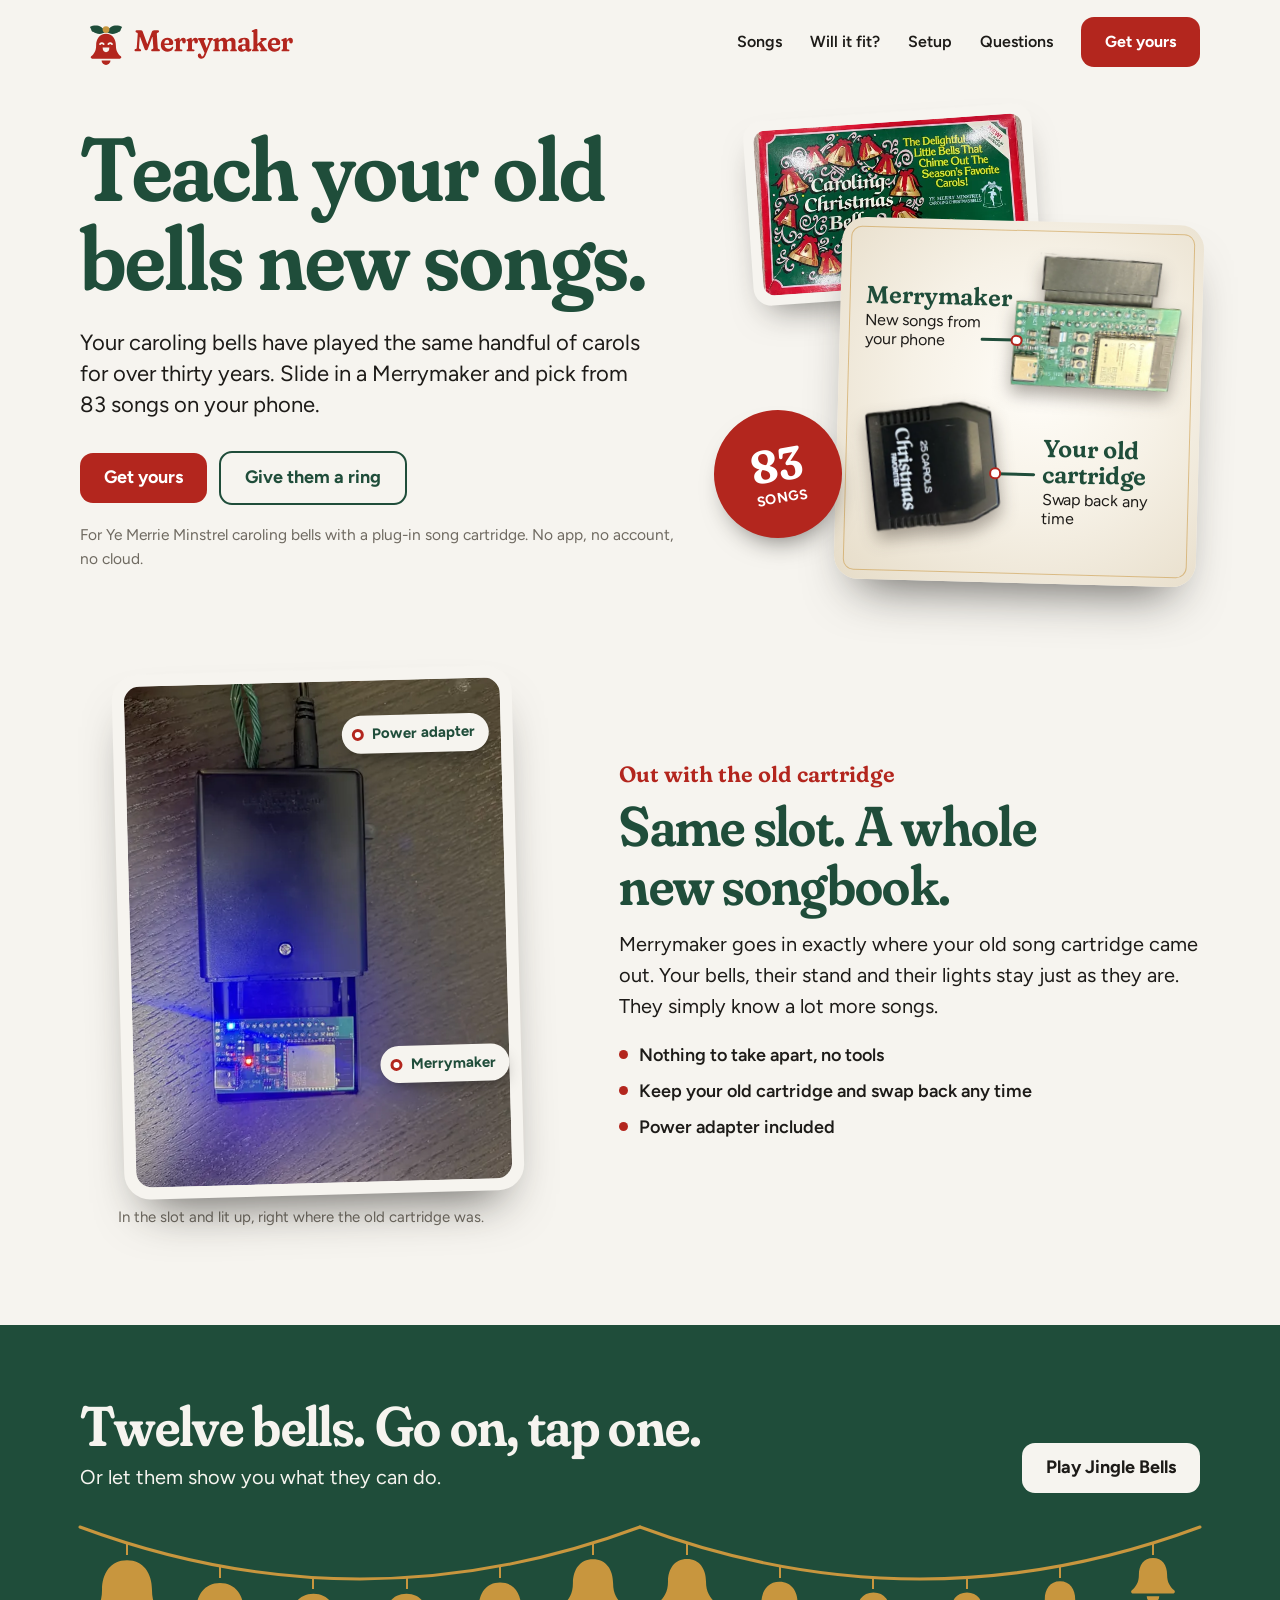
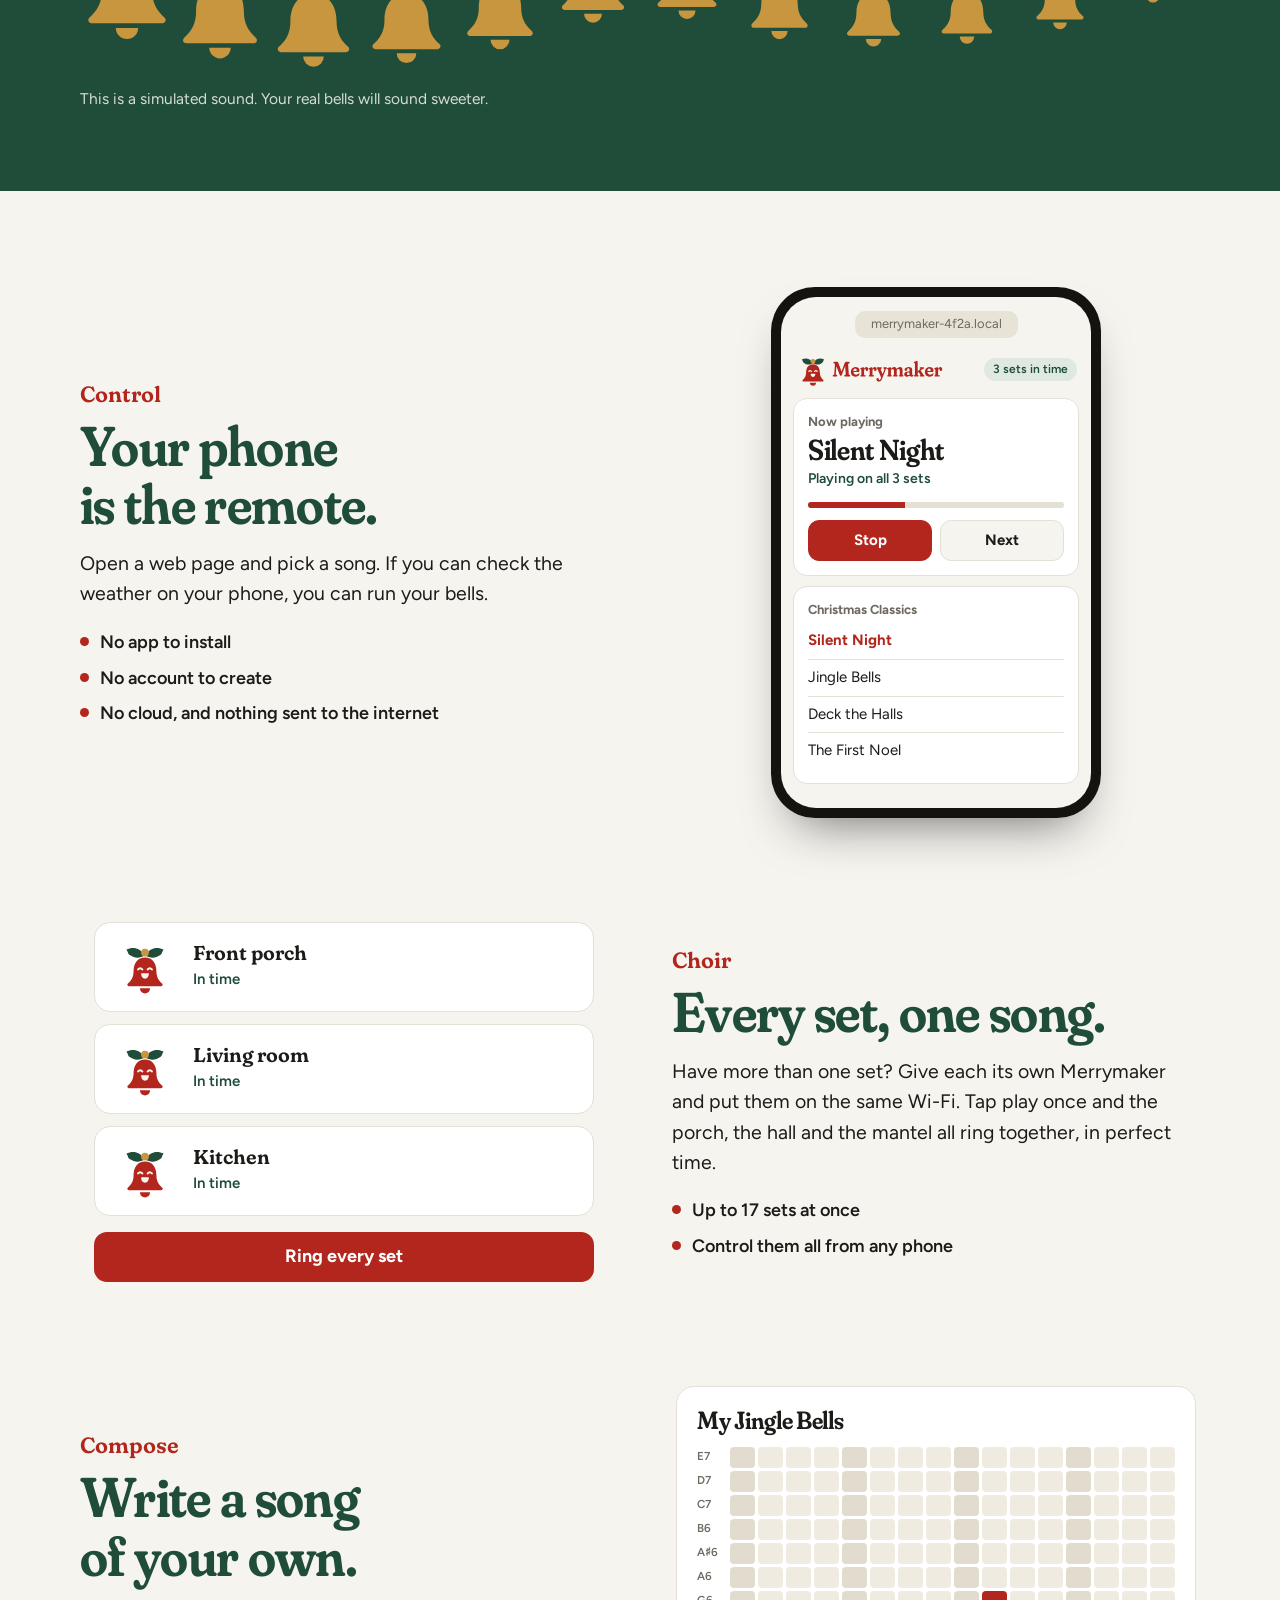
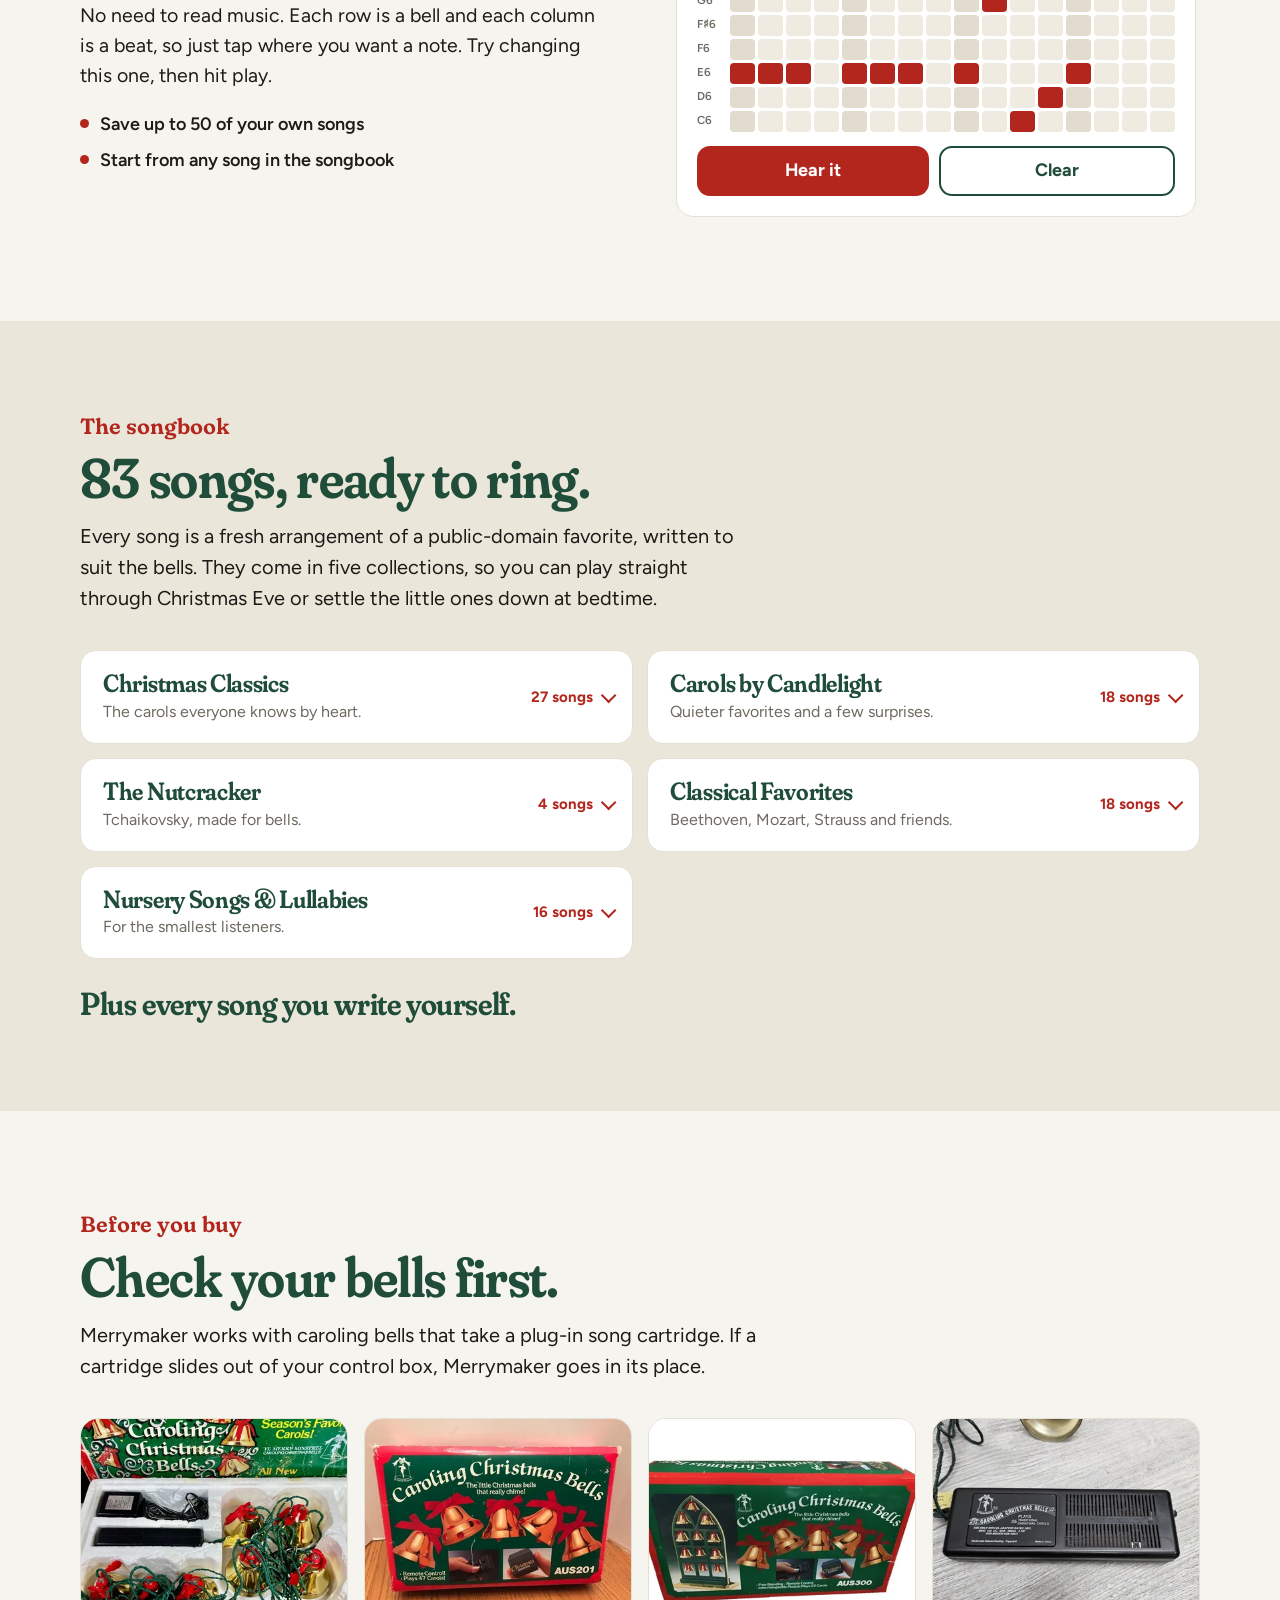
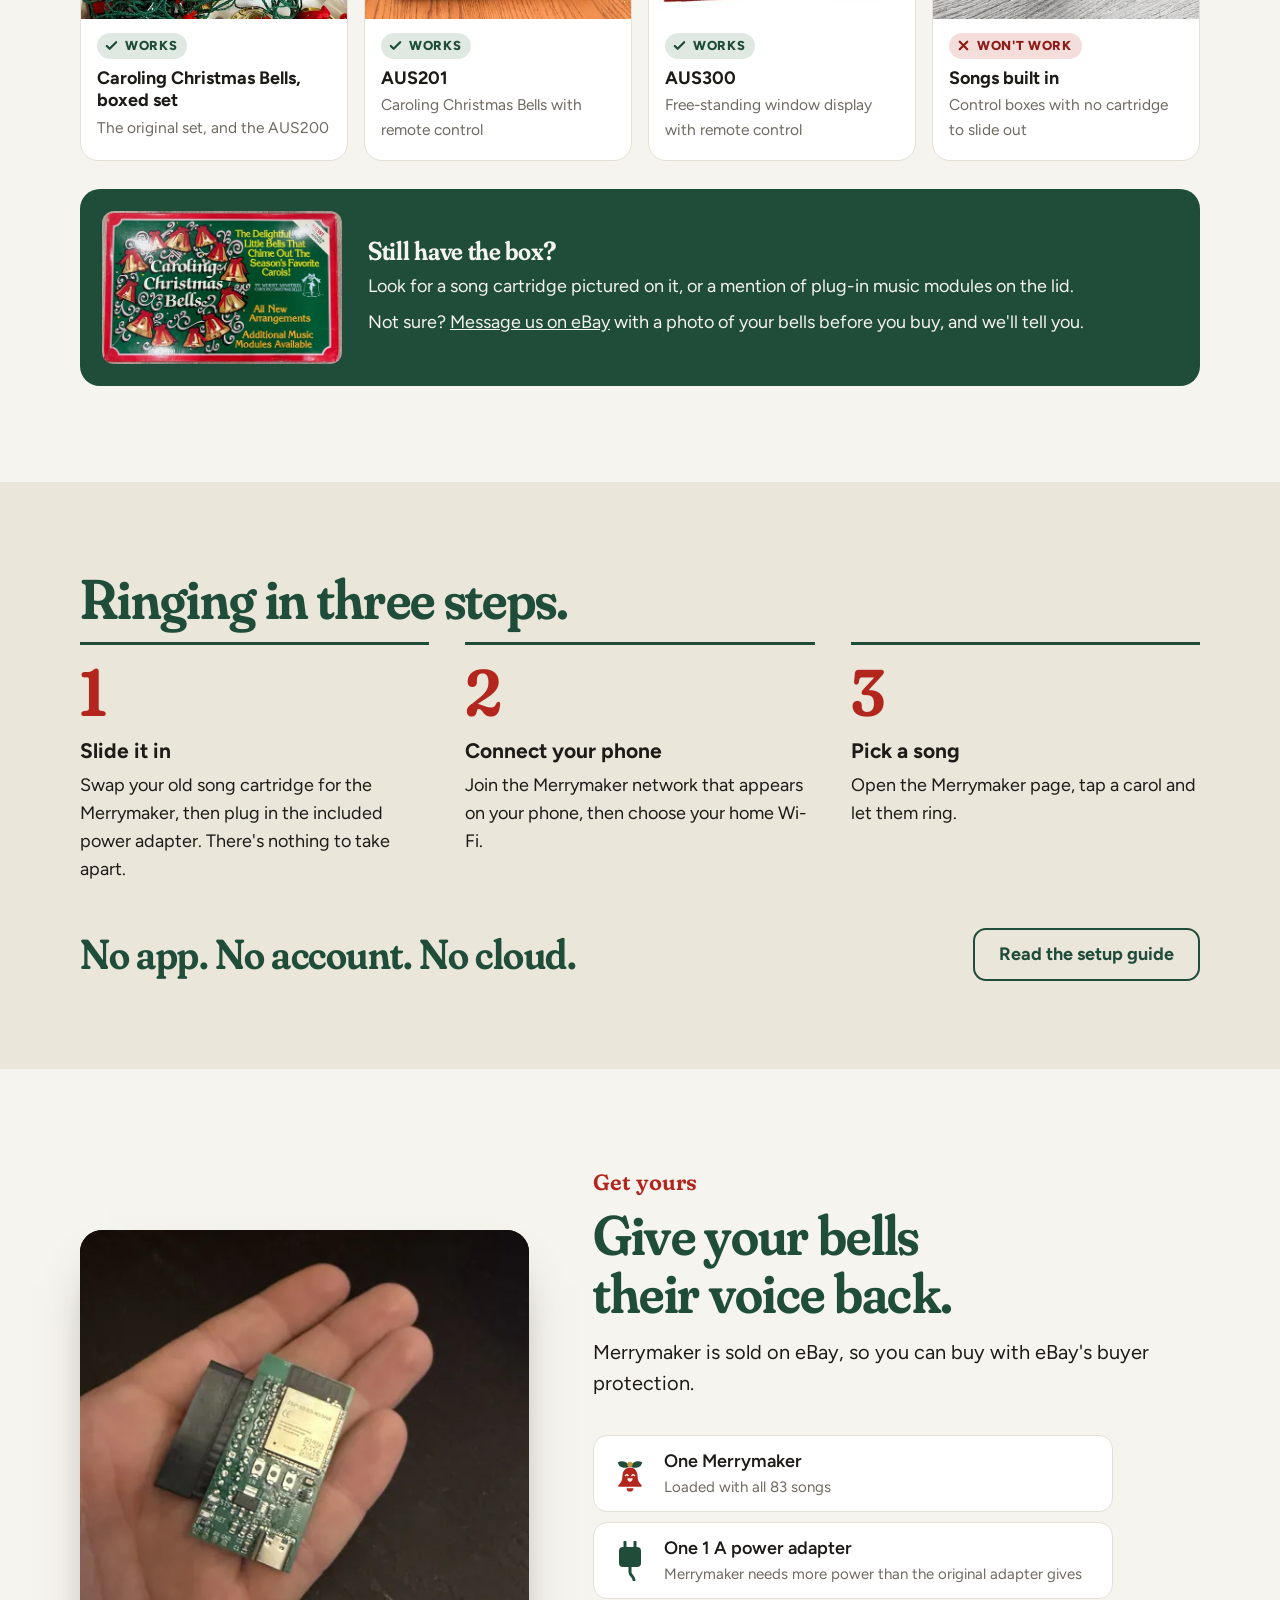
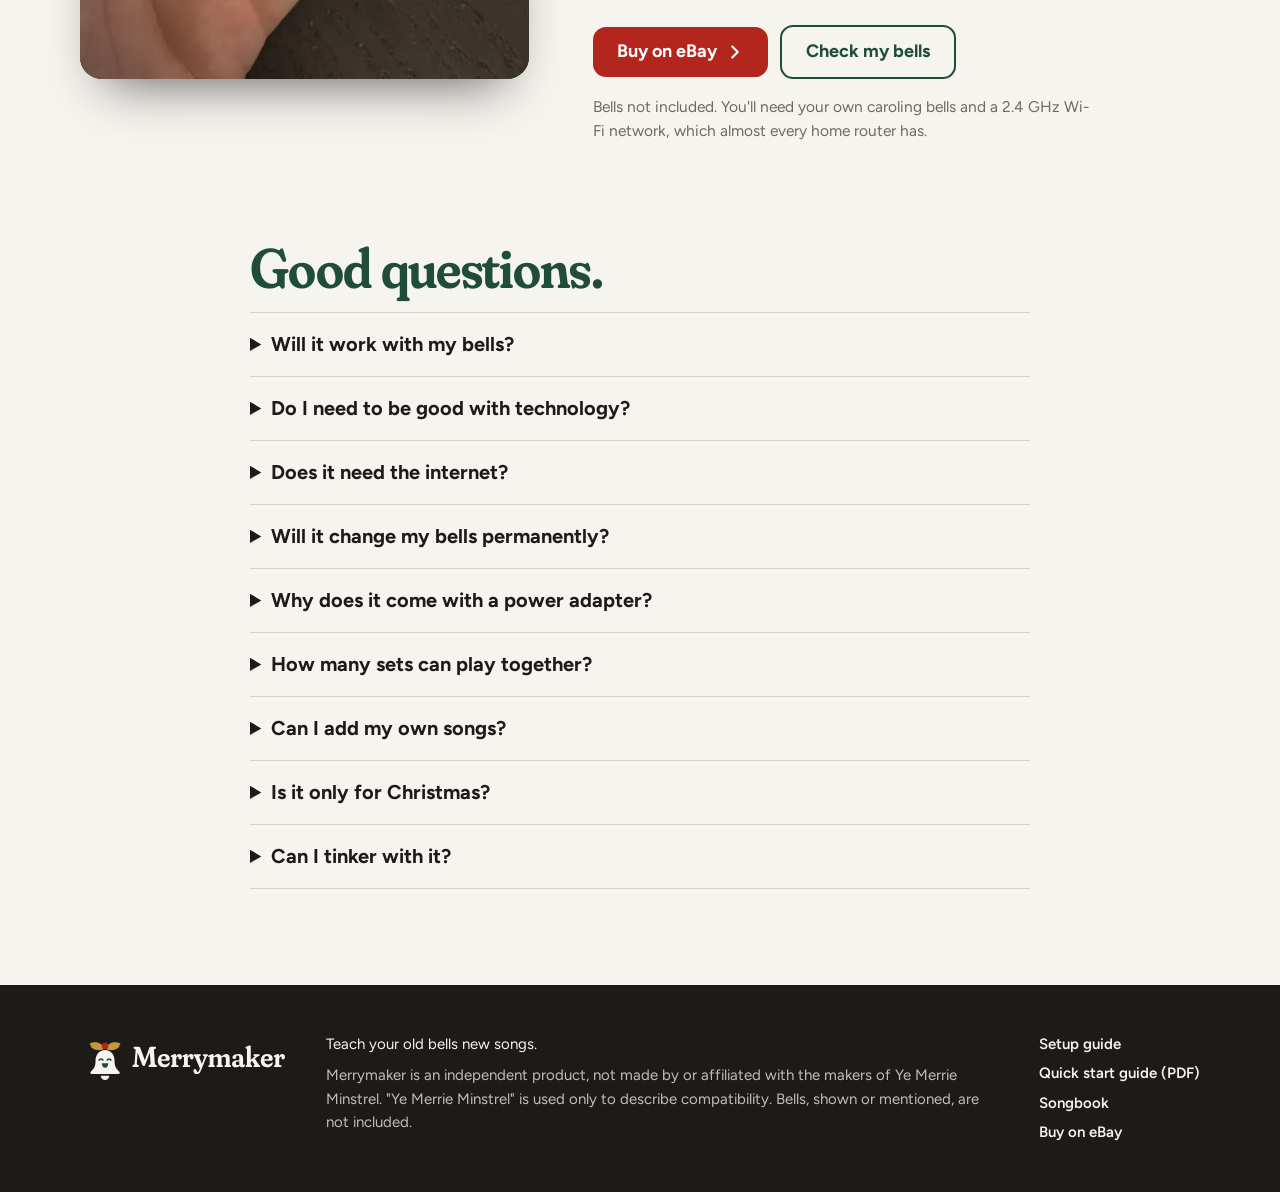
==== commit 1ff55a20: "Build from open-jingle-bells c4d692f+uncommitted" ====
--- a/index.html
+++ b/index.html
@@ -461,6 +461,7 @@
     </div>
     <nav aria-label="Footer"><ul>
       <li><a href="/setup/">Setup guide</a></li>
+      <li><a href="/merrymaker-quick-start.pdf" download>Quick start guide (PDF)</a></li>
       <li><a href="#songs">Songbook</a></li>
       <li><a href="https://ebay.io/m/eSgWhs">Buy on eBay</a></li>
     </ul></nav>
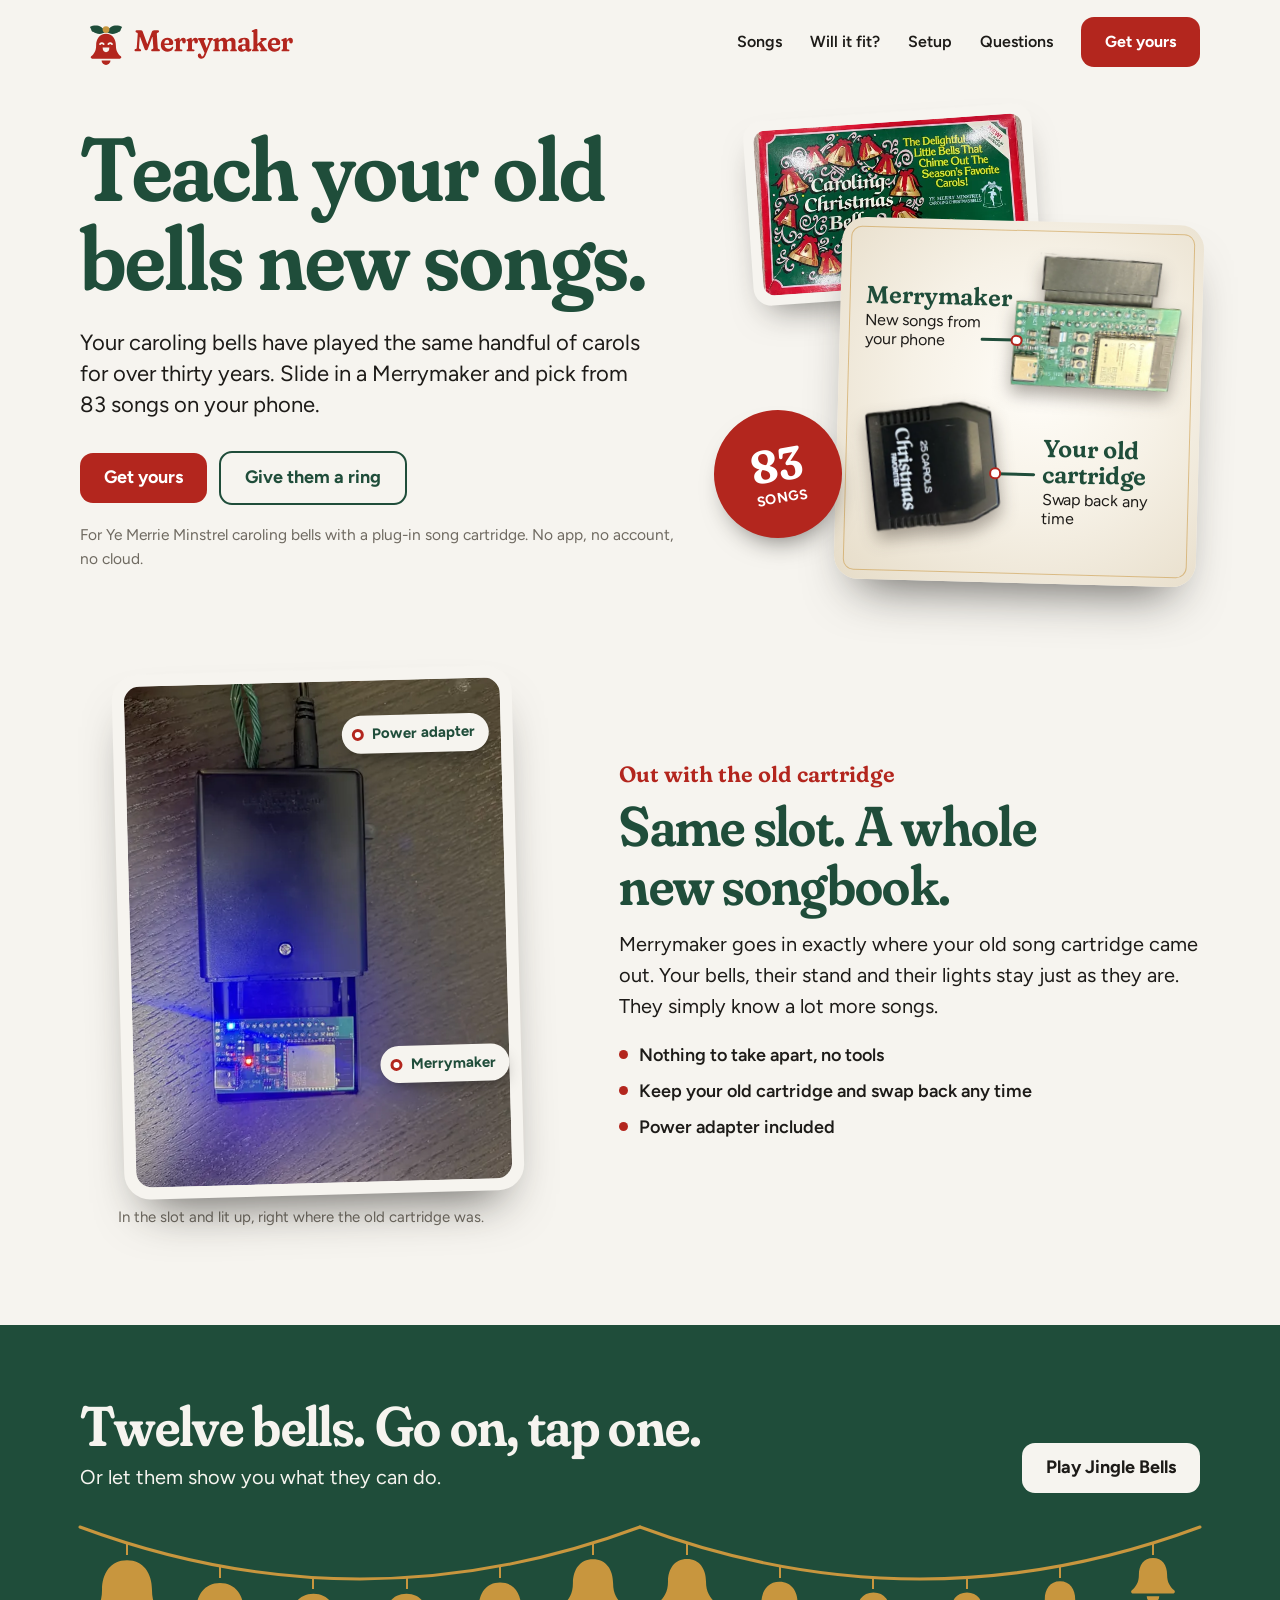
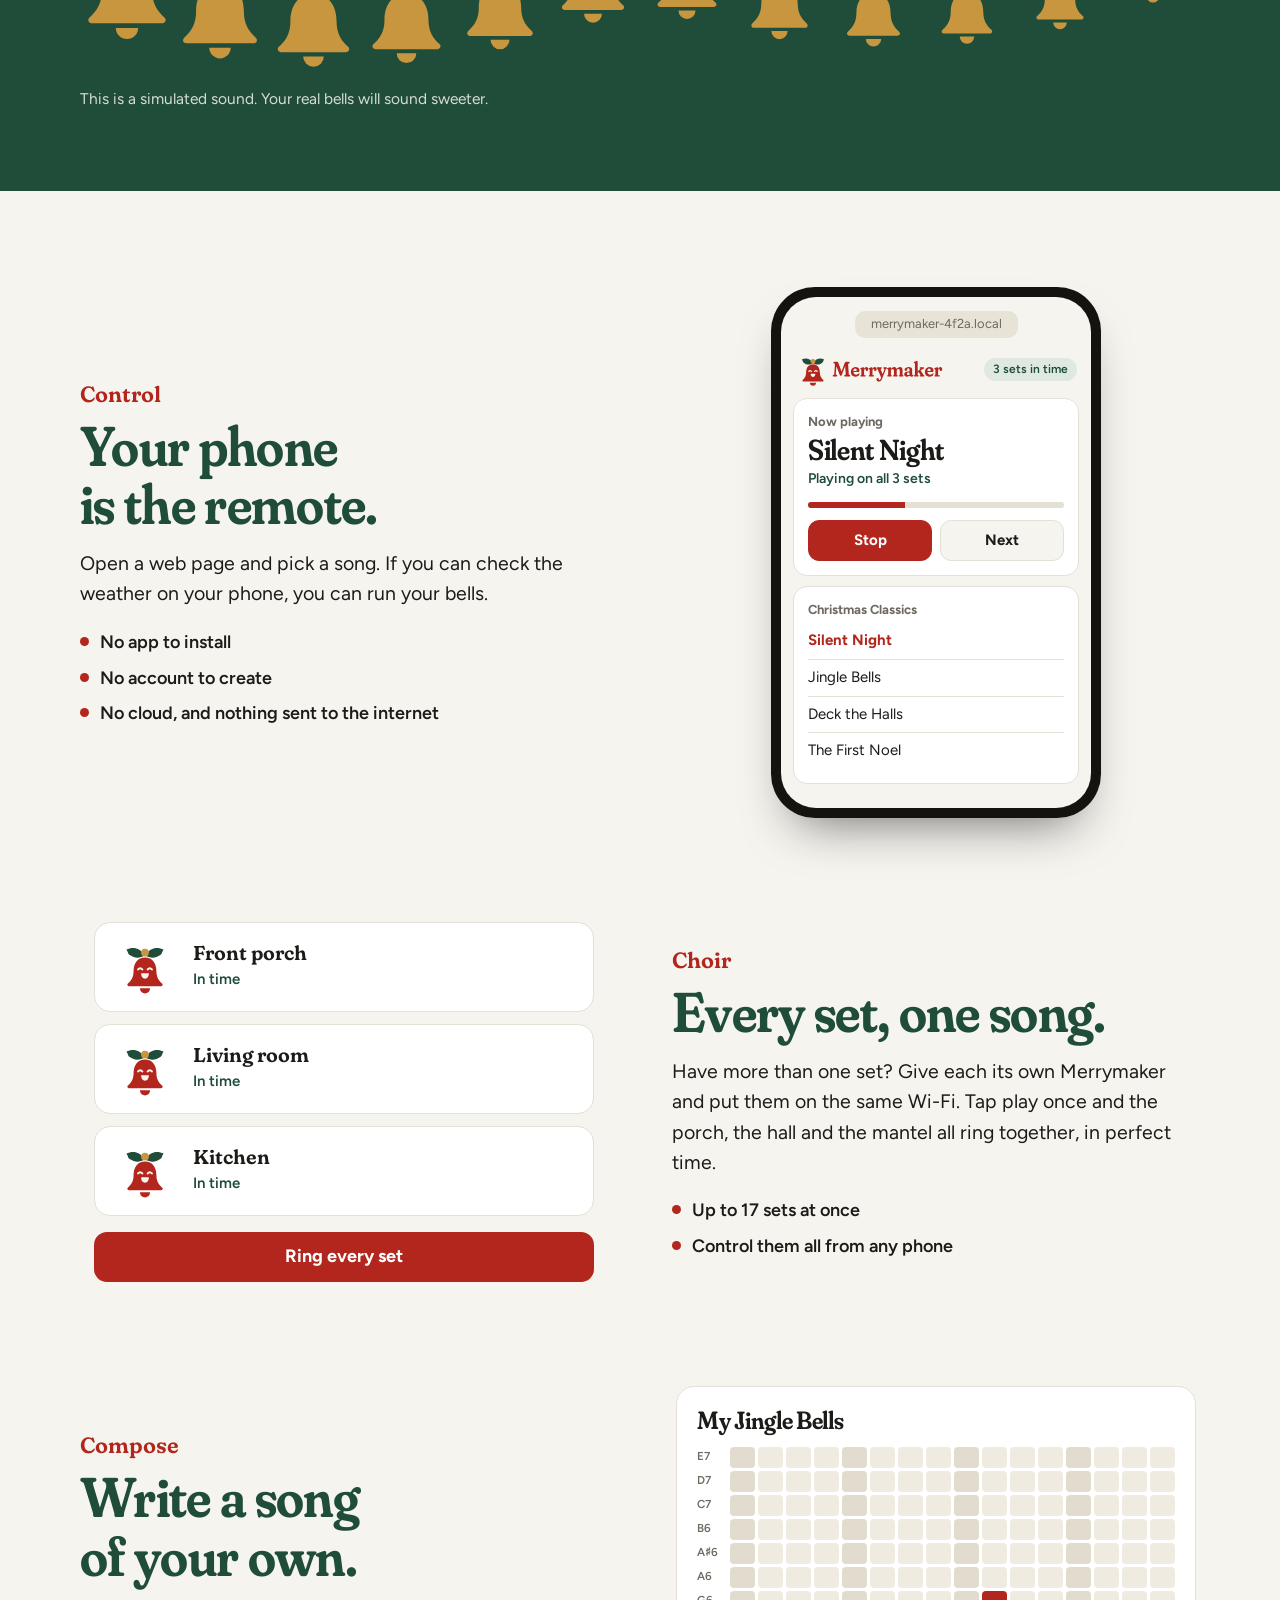
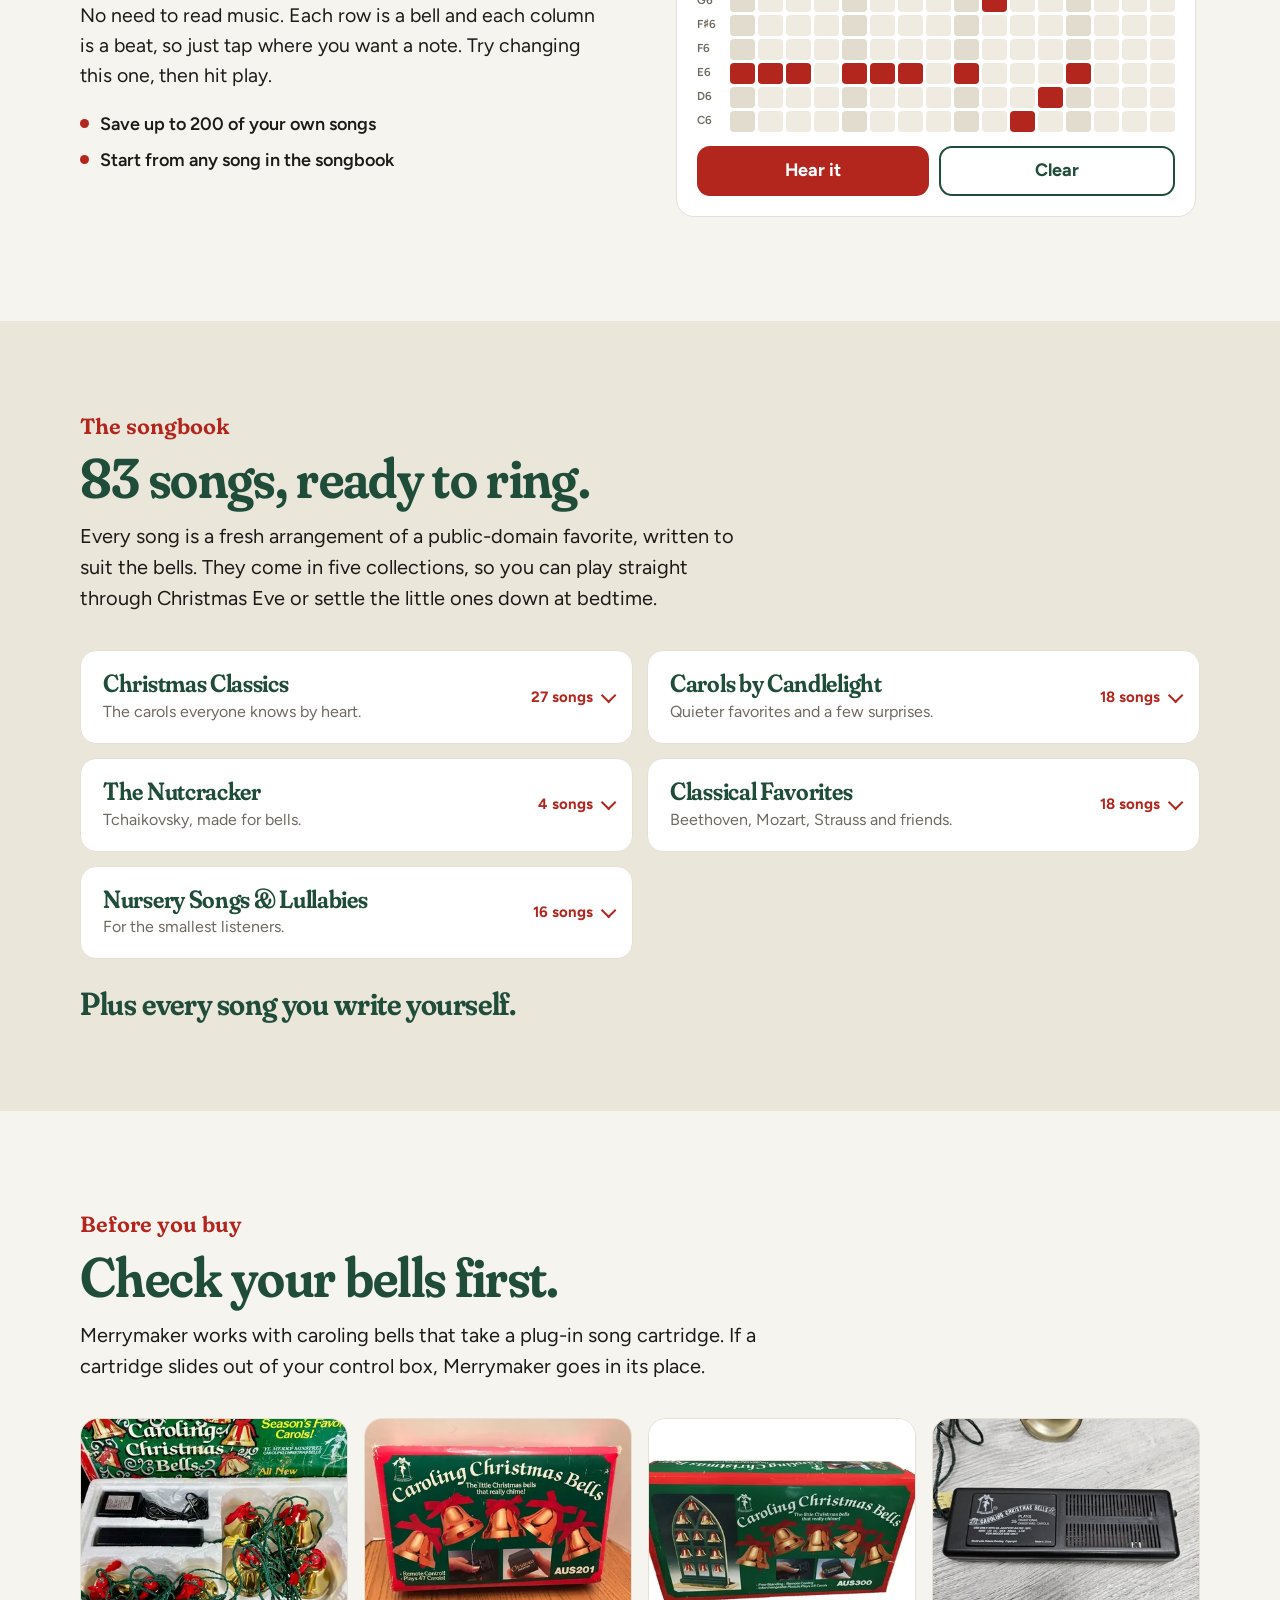
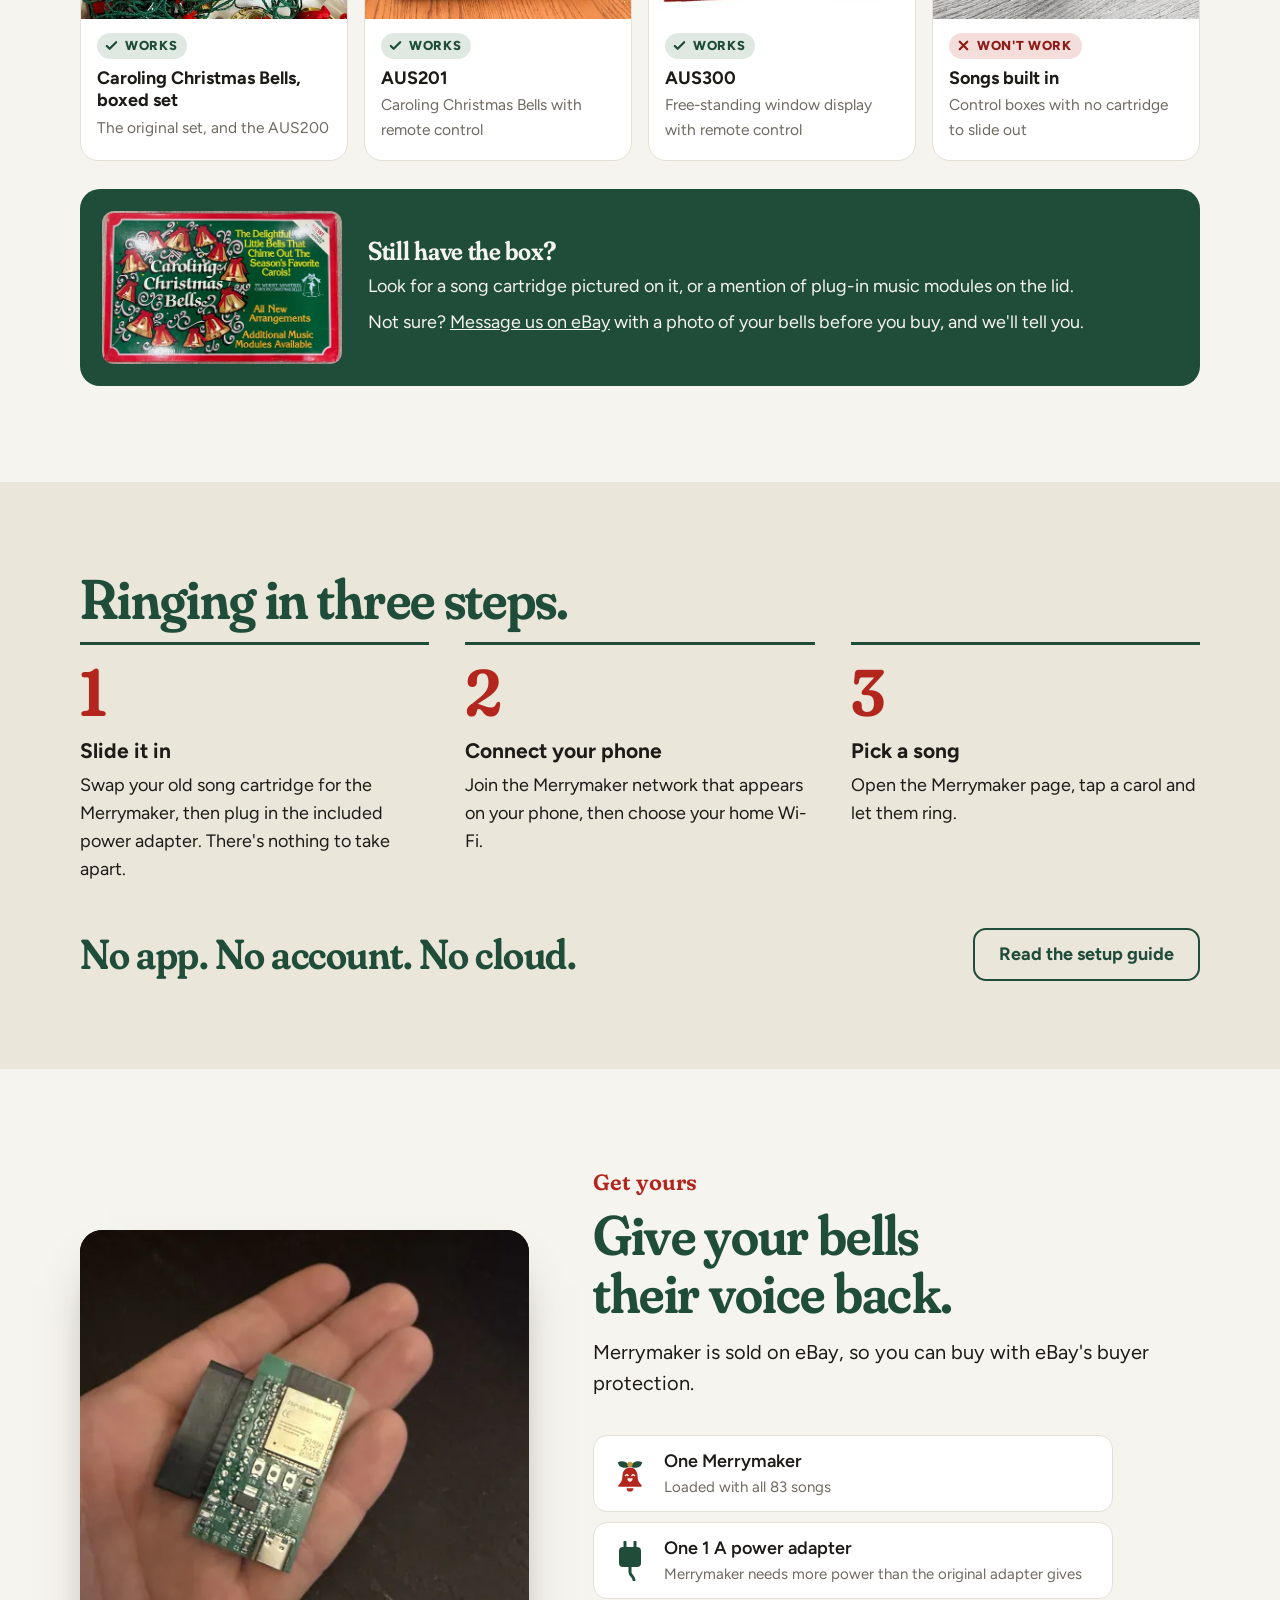
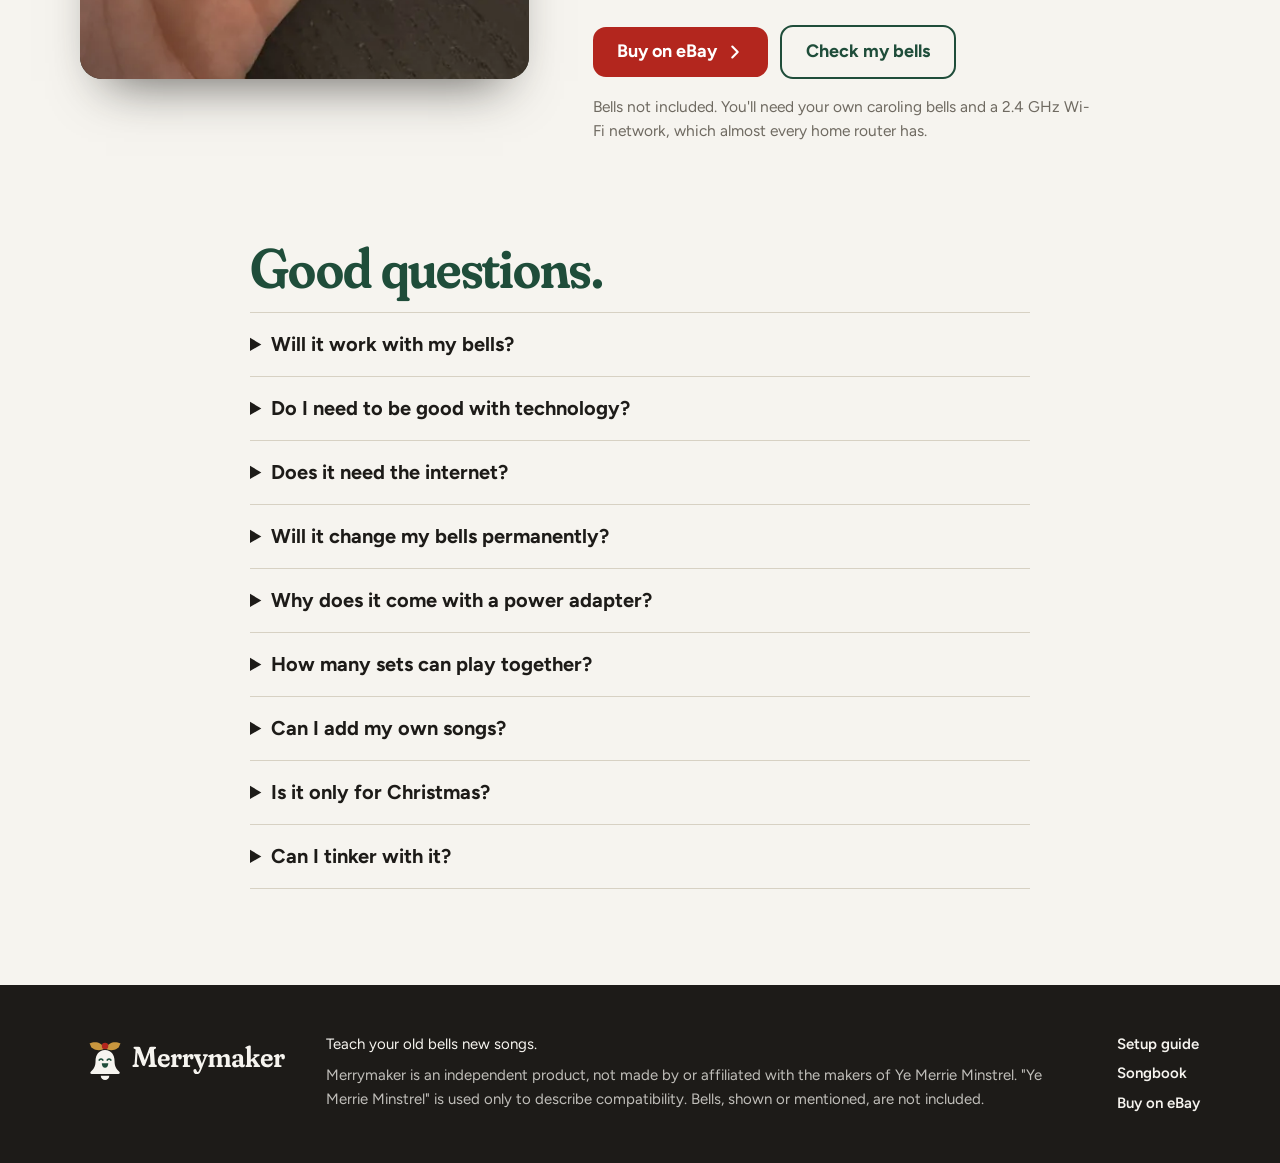
==== commit fea0a35f: "Build from open-jingle-bells 2ad9bf8" ====
--- a/index.html
+++ b/index.html
@@ -348,7 +348,7 @@
         <p class="kicker">Compose</p>
         <h2 class="title display">Write a song of your own.</h2>
         <p>No need to read music. Each row is a bell and each column is a beat, so just tap where you want a note. Try changing this one, then hit play.</p>
-        <ul class="ticks"><li>Save up to 50 of your own songs</li><li>Start from any song in the songbook</li></ul>
+        <ul class="ticks"><li>Save up to 200 of your own songs</li><li>Start from any song in the songbook</li></ul>
       </div>
       <div class="visual">
         <div class="composer">
@@ -446,7 +446,7 @@
     <details><summary>Will it change my bells permanently?</summary><p>No. It slides in where your old cartridge goes, with no modifications. Keep your old cartridge, and you can swap it back any time.</p></details>
     <details><summary>Why does it come with a power adapter?</summary><p>Merrymaker needs a 1 A supply, which is more than the bells' original adapter provides. Use the adapter that comes with it.</p></details>
     <details><summary>How many sets can play together?</summary><p>Up to 17. Each set needs its own Merrymaker, and all of them need to be on the same Wi-Fi.</p></details>
-    <details><summary>Can I add my own songs?</summary><p>Yes. The Compose page lets you write a song by tapping notes on a grid, or start from any song in the songbook and make it your own. Merrymaker keeps up to 50 of your songs.</p></details>
+    <details><summary>Can I add my own songs?</summary><p>Yes. The Compose page lets you write a song by tapping notes on a grid, or start from any song in the songbook and make it your own. Merrymaker keeps up to 200 of your songs.</p></details>
     <details><summary>Is it only for Christmas?</summary><p>Not at all. Alongside the carols there are classical favorites and nursery songs and lullabies, so the bells can ring all year round.</p></details>
     <details><summary>Can I tinker with it?</summary><p>Please do. Merrymaker has an API, so you can control the bells from your own programs. We'll publish the documentation when it's ready.</p></details>
   </section>
@@ -461,7 +461,6 @@
     </div>
     <nav aria-label="Footer"><ul>
       <li><a href="/setup/">Setup guide</a></li>
-      <li><a href="/merrymaker-quick-start.pdf" download>Quick start guide (PDF)</a></li>
       <li><a href="#songs">Songbook</a></li>
       <li><a href="https://ebay.io/m/eSgWhs">Buy on eBay</a></li>
     </ul></nav>
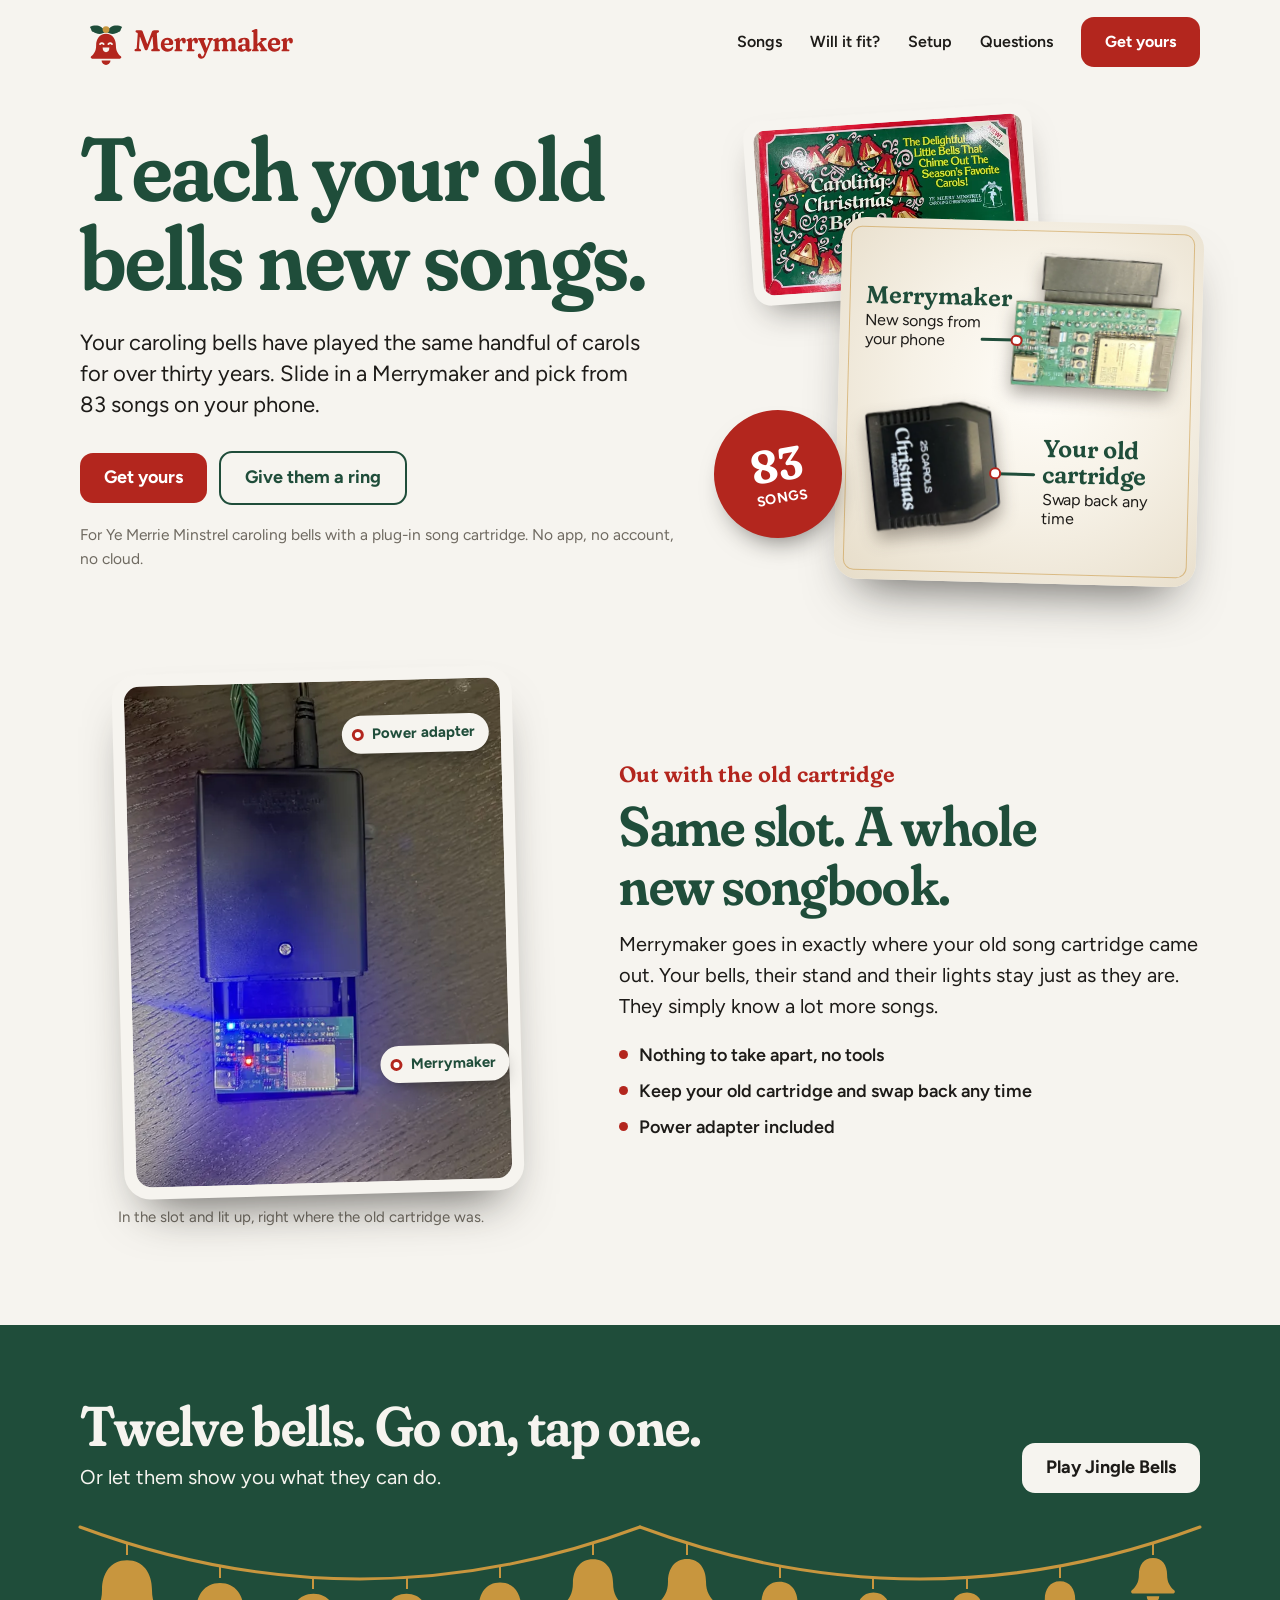
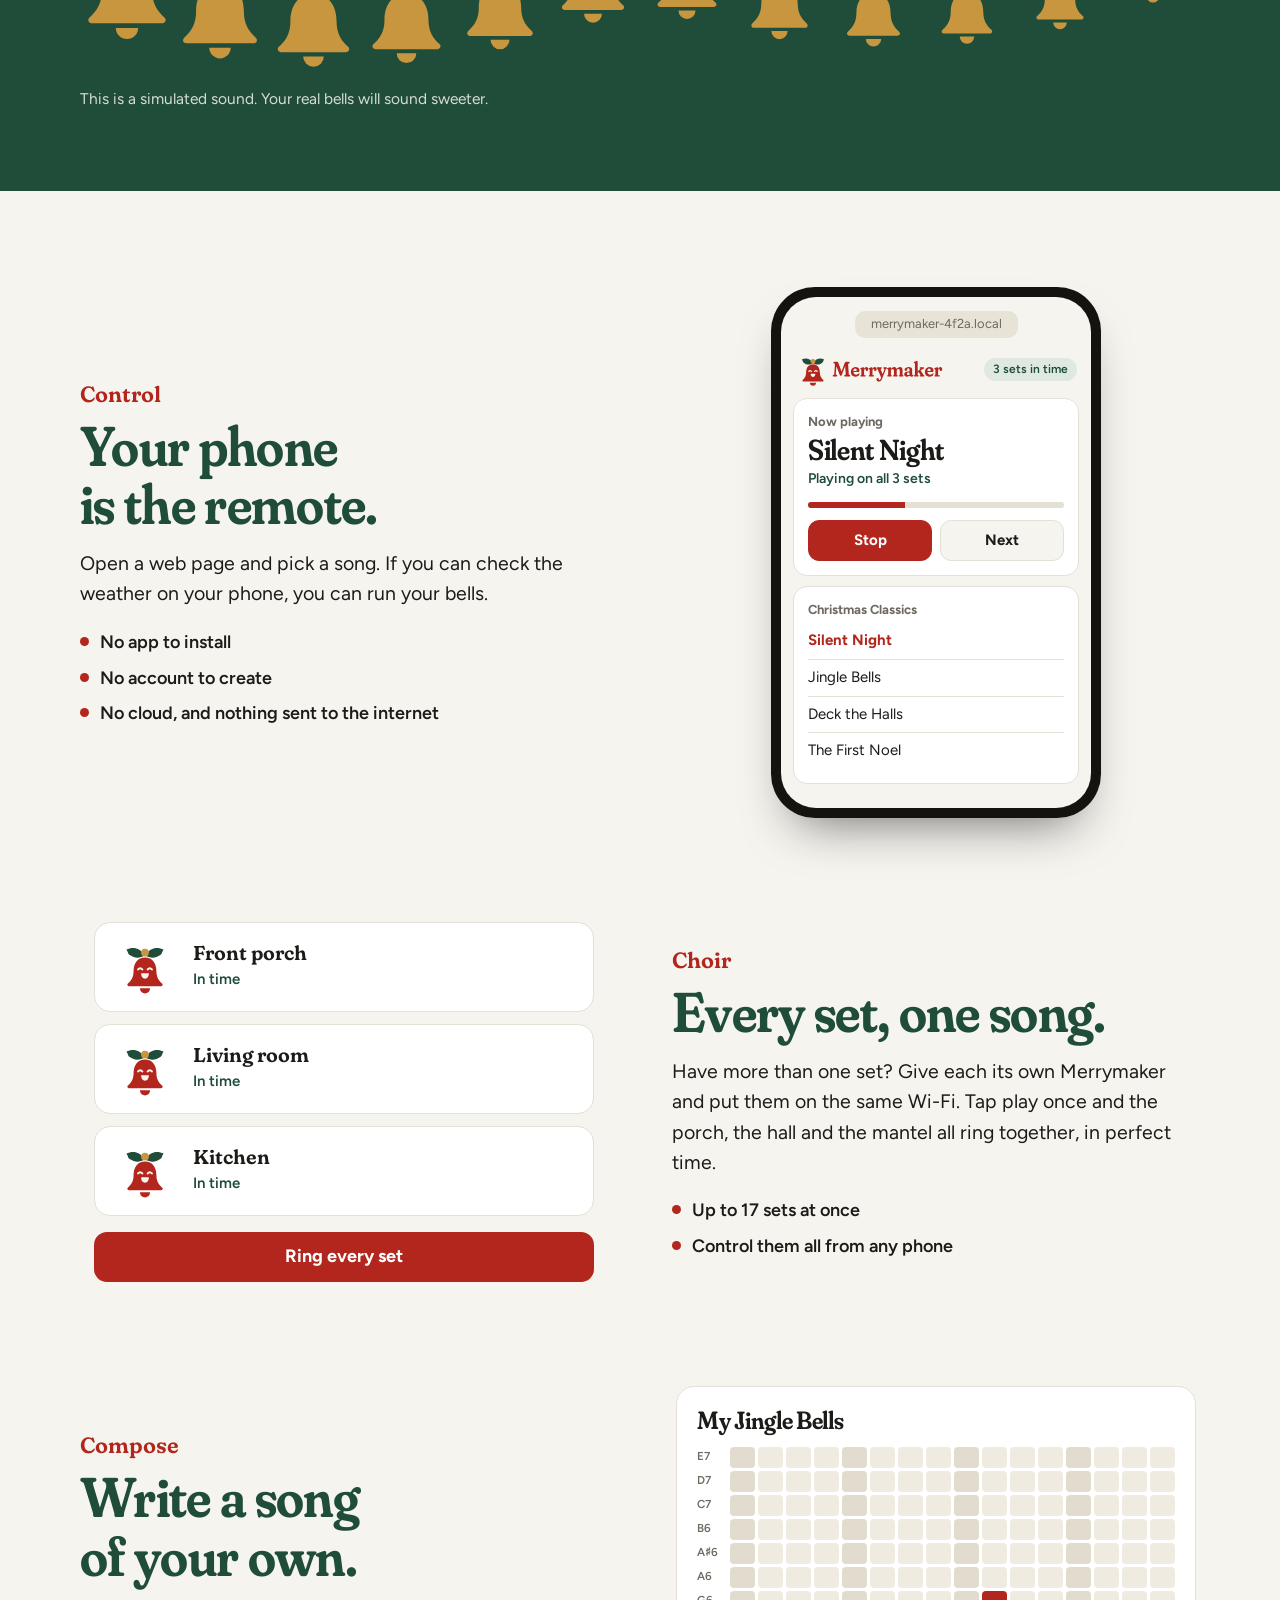
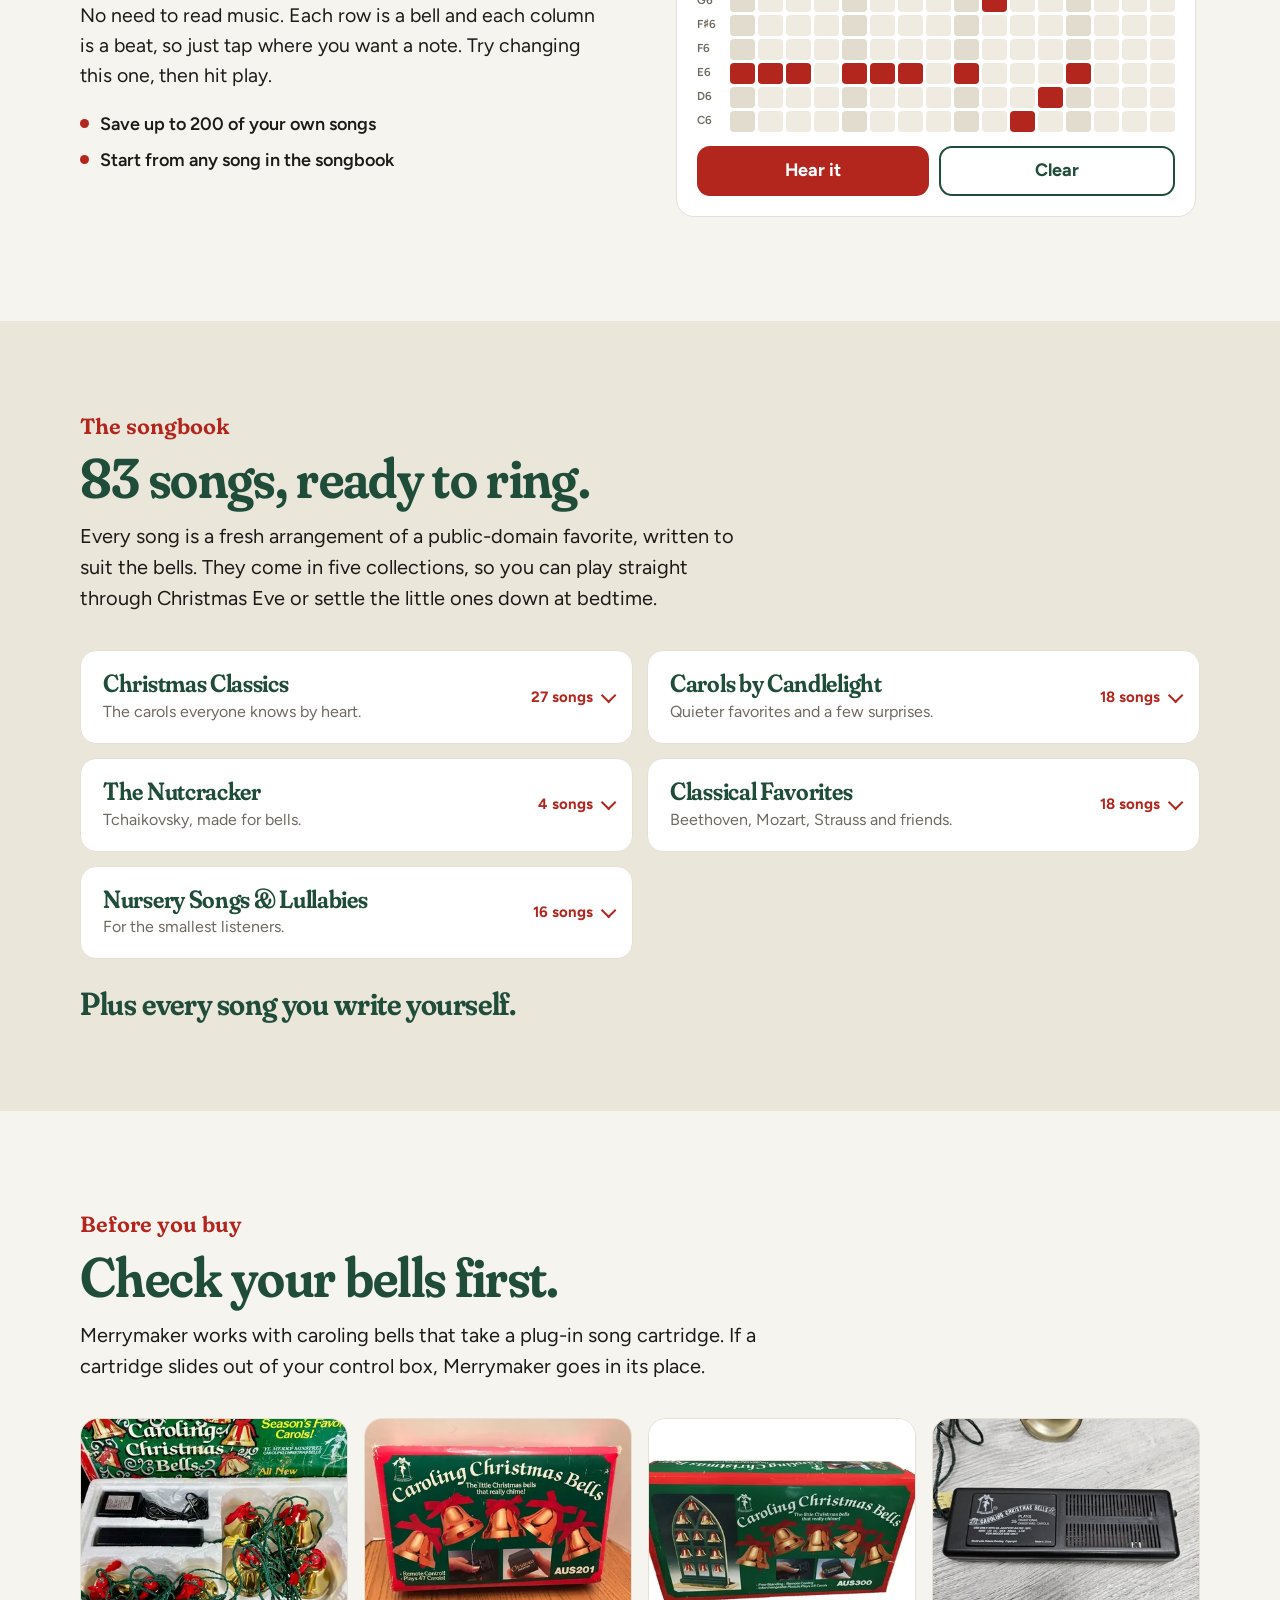
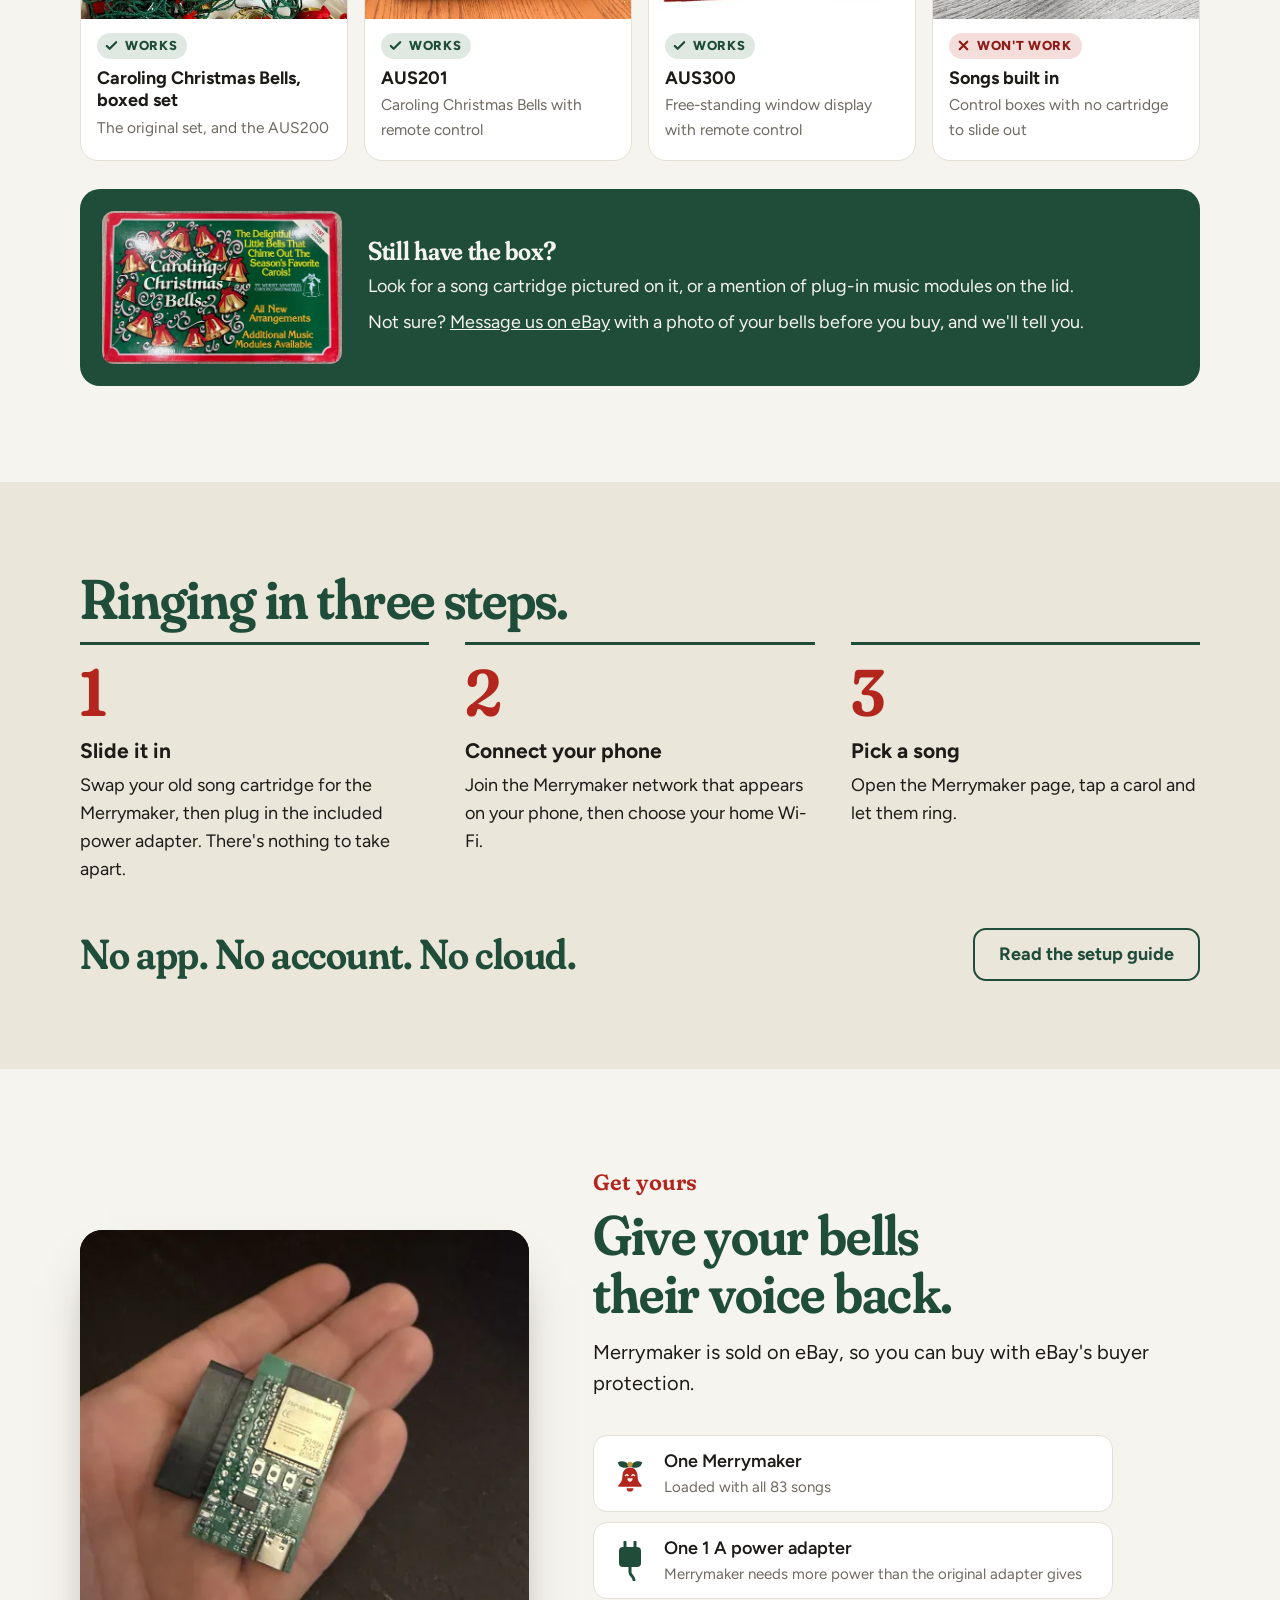
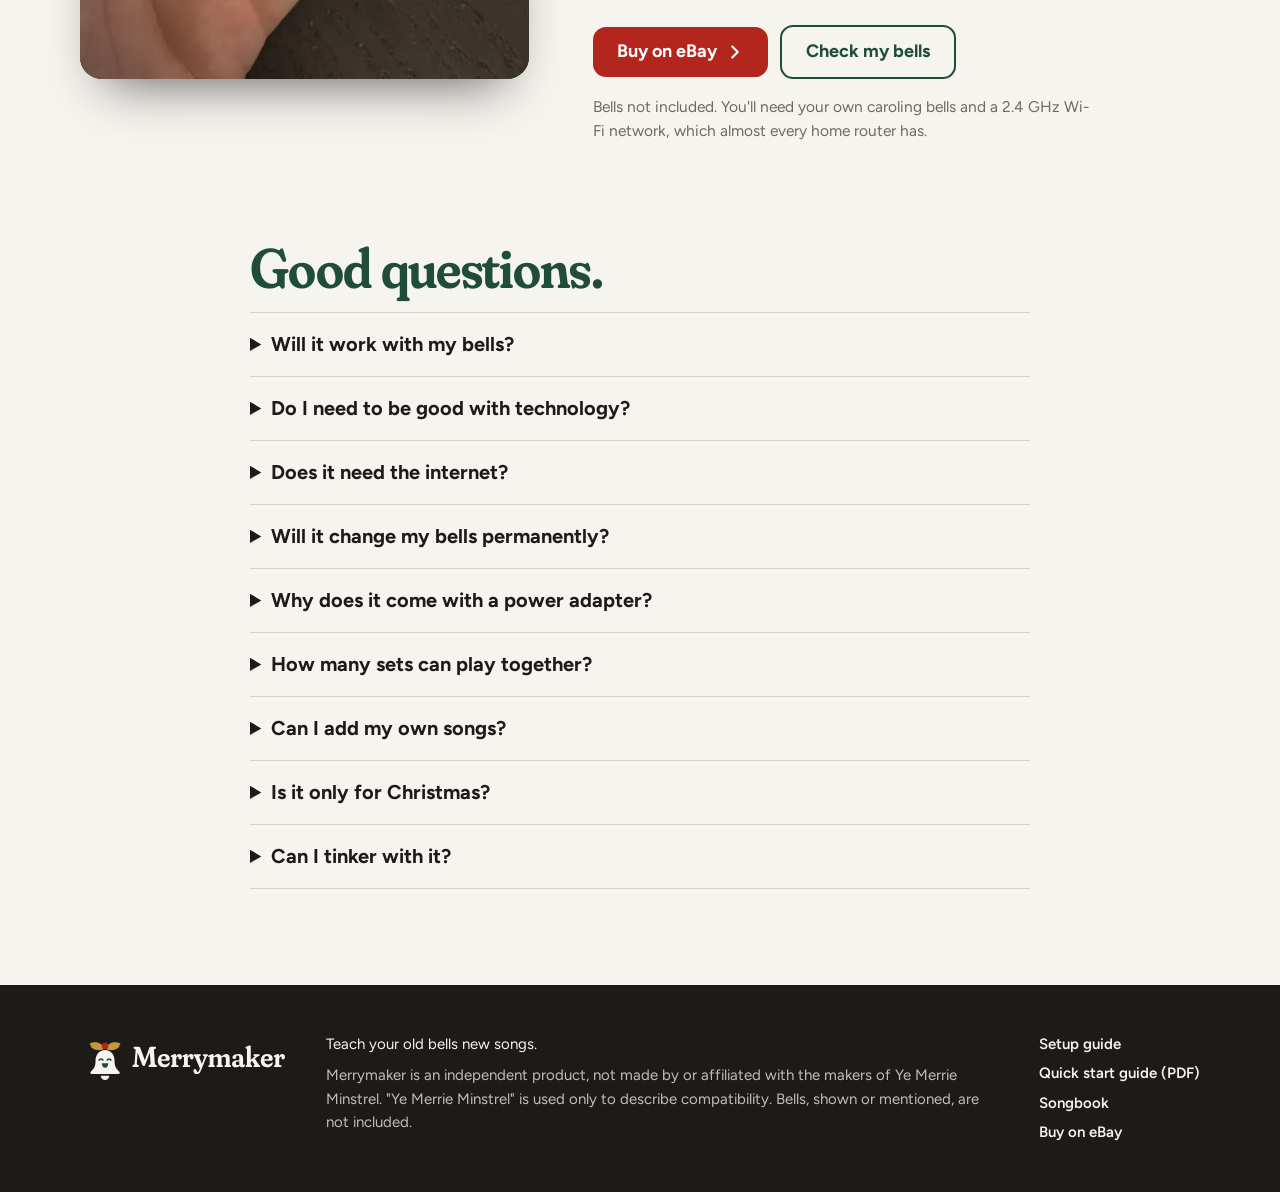
==== commit 36ca3b62: "Build from open-jingle-bells 2ad9bf8+uncommitted" ====
--- a/index.html
+++ b/index.html
@@ -461,6 +461,7 @@
     </div>
     <nav aria-label="Footer"><ul>
       <li><a href="/setup/">Setup guide</a></li>
+      <li><a href="/merrymaker-quick-start.pdf" download>Quick start guide (PDF)</a></li>
       <li><a href="#songs">Songbook</a></li>
       <li><a href="https://ebay.io/m/eSgWhs">Buy on eBay</a></li>
     </ul></nav>
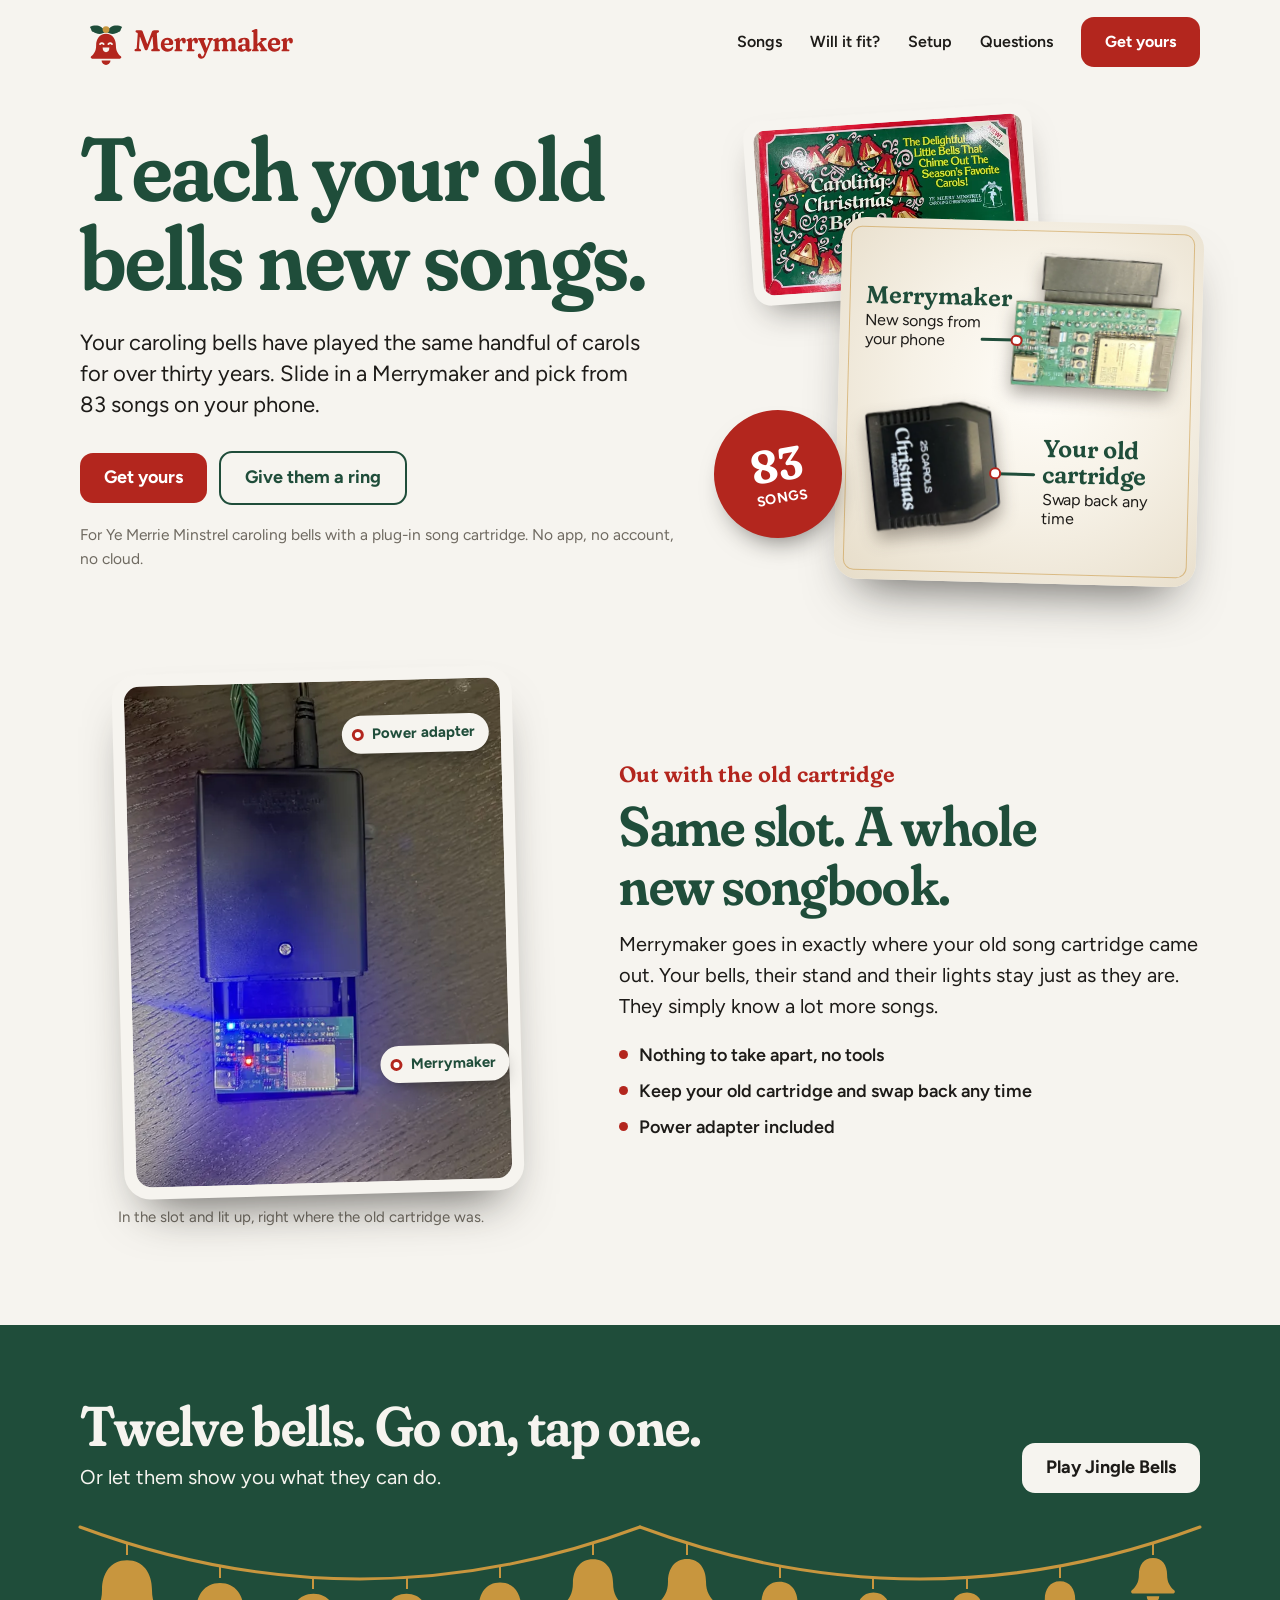
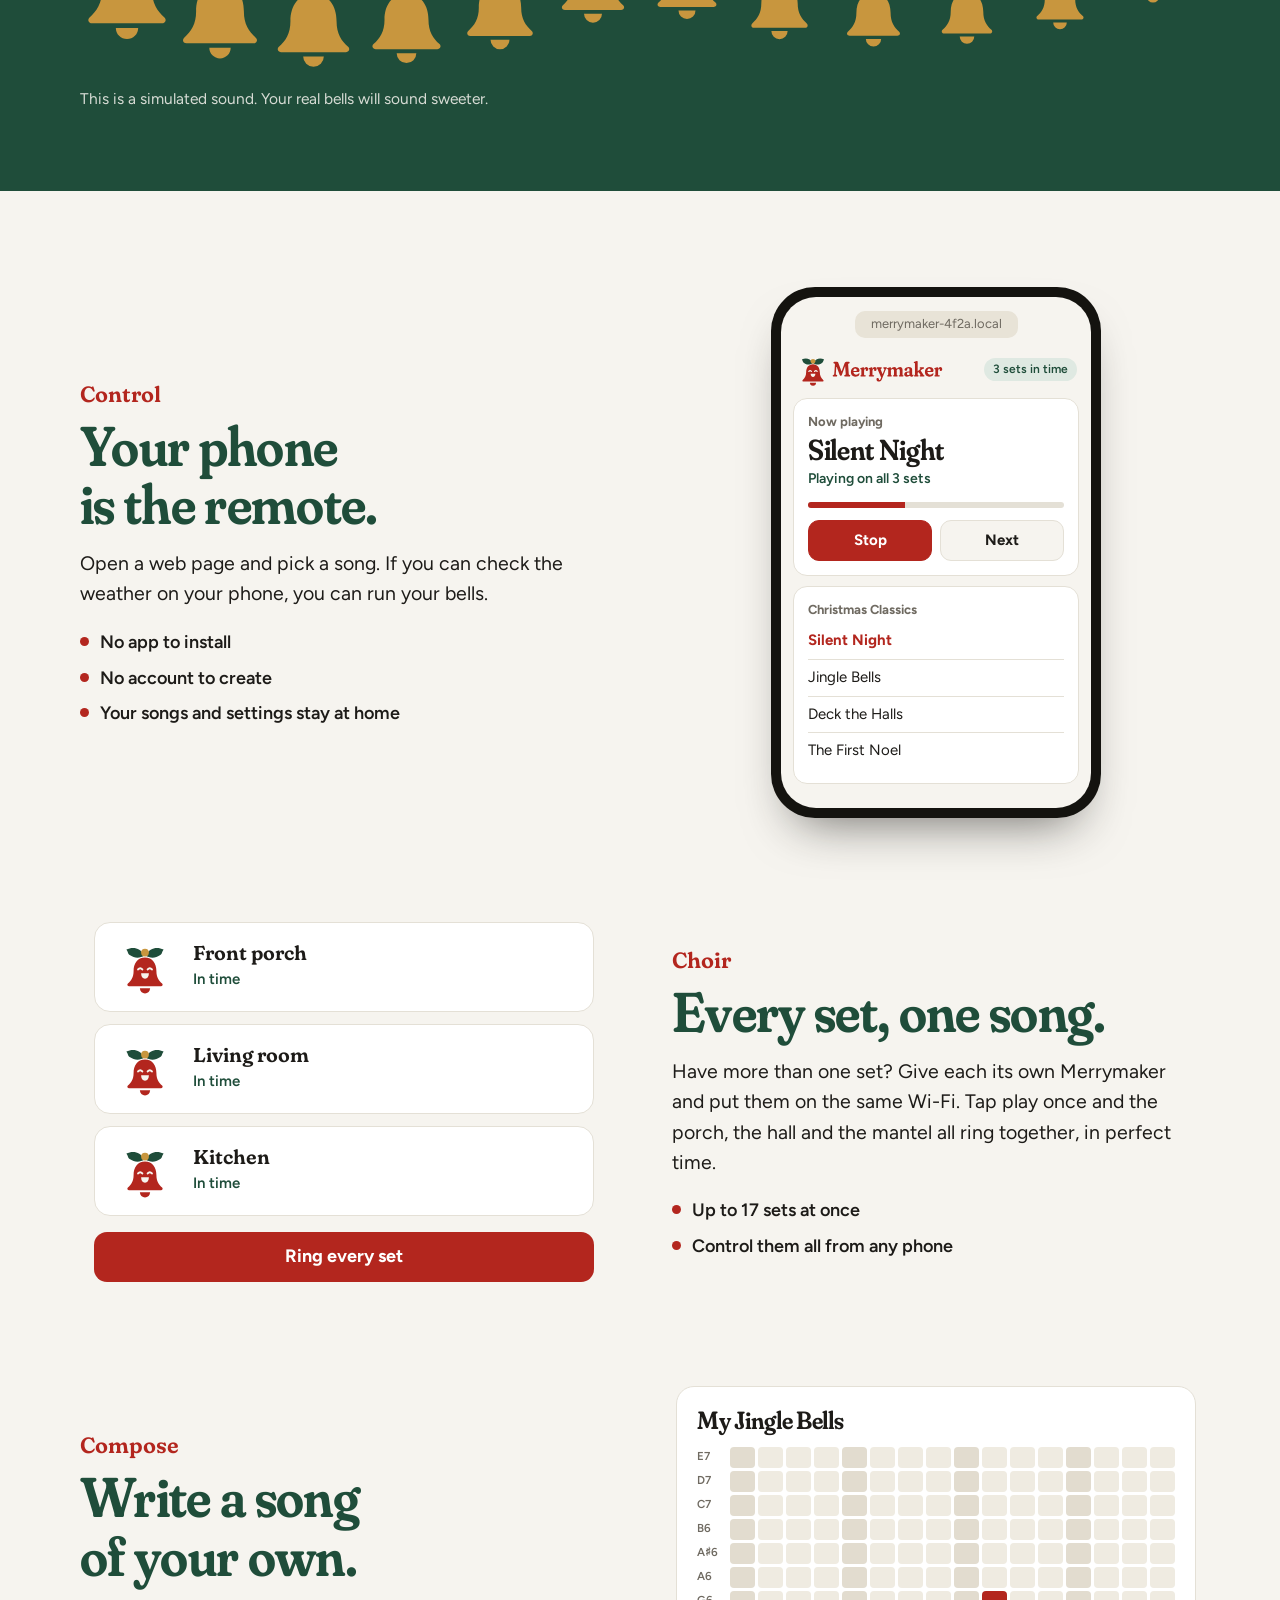
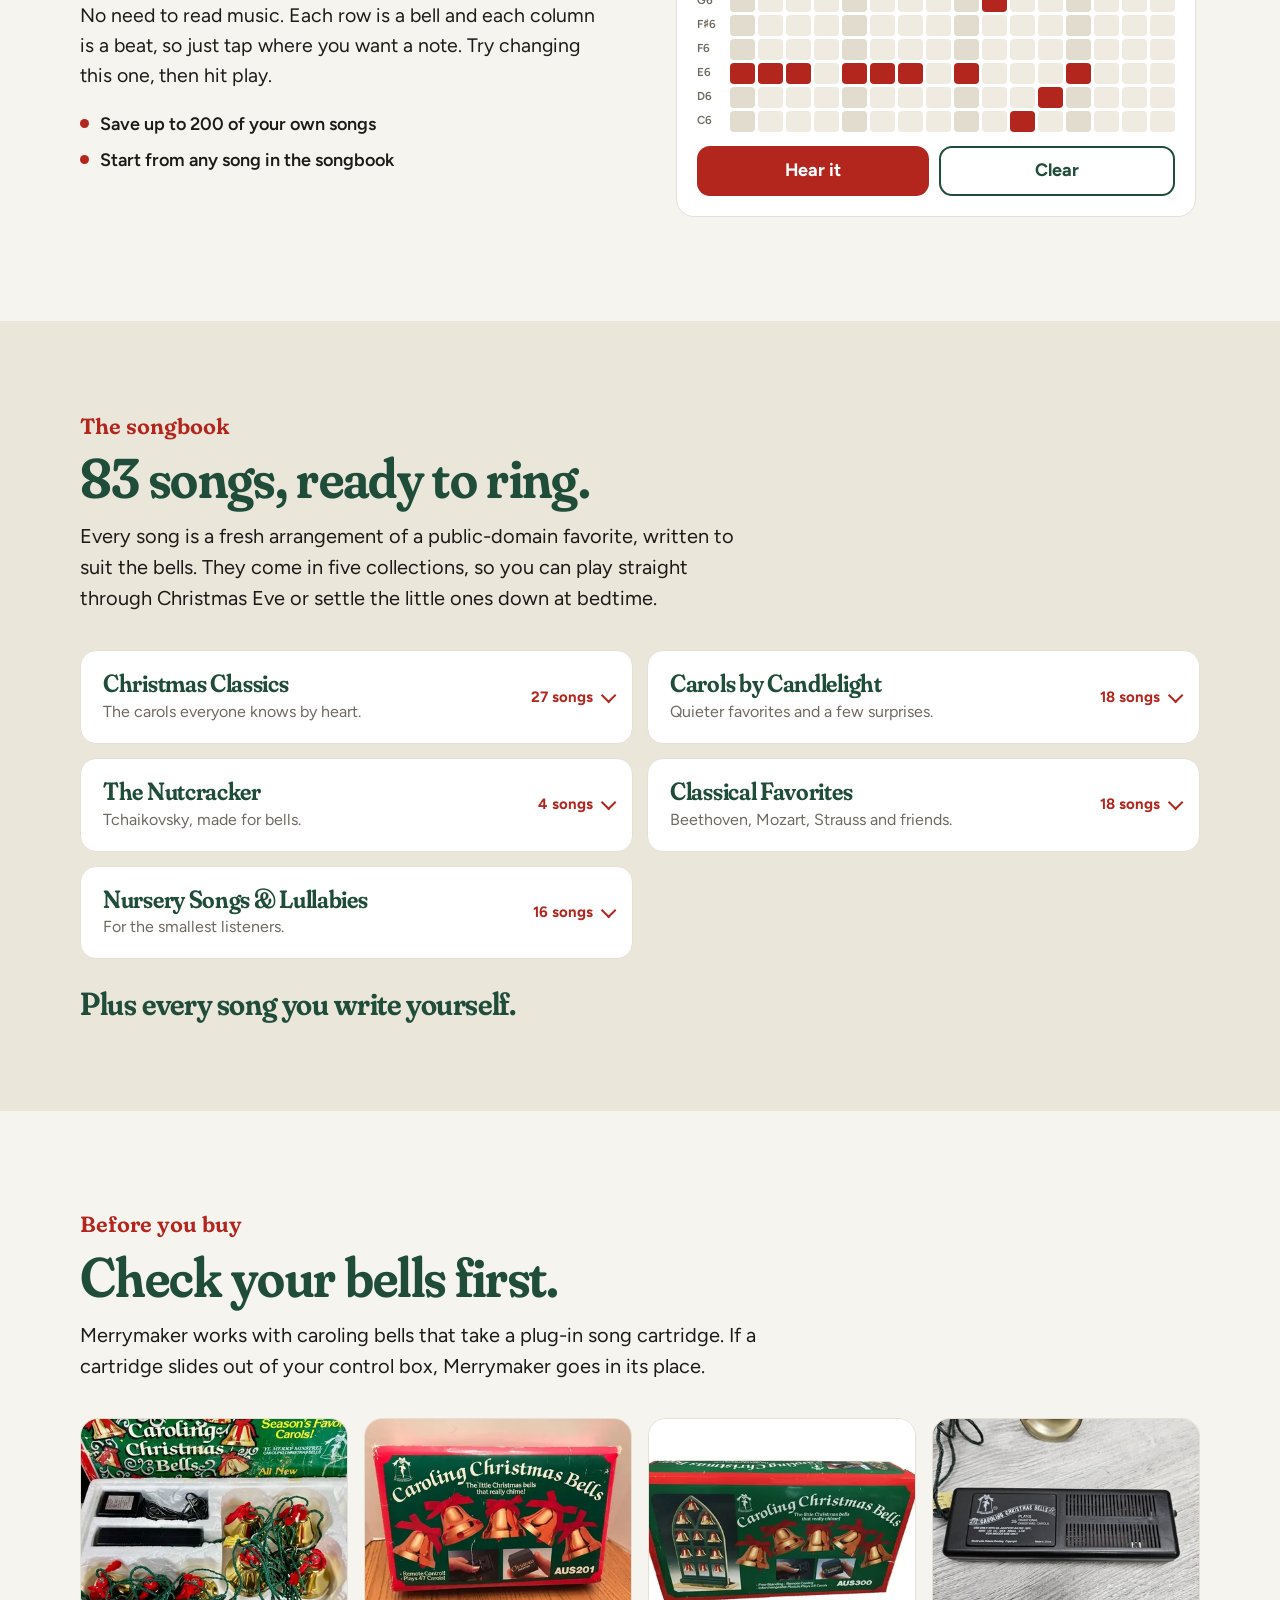
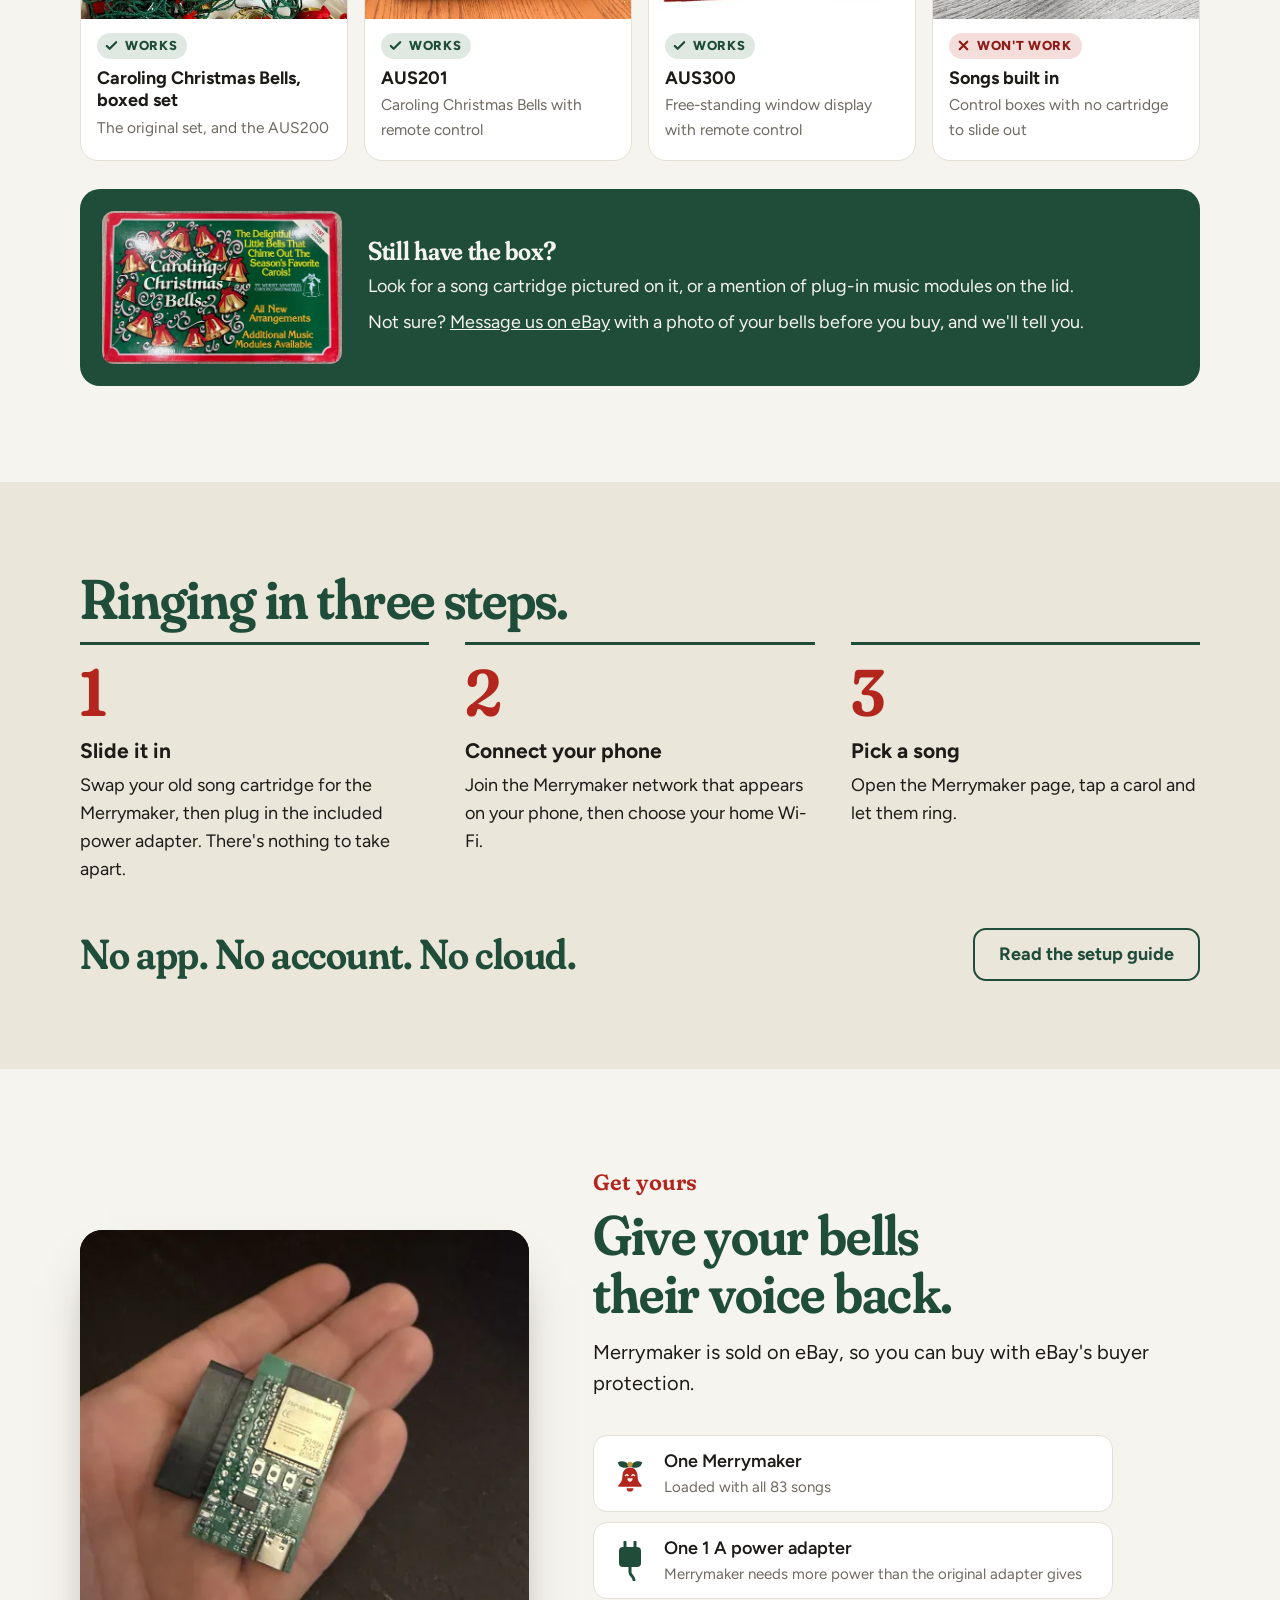
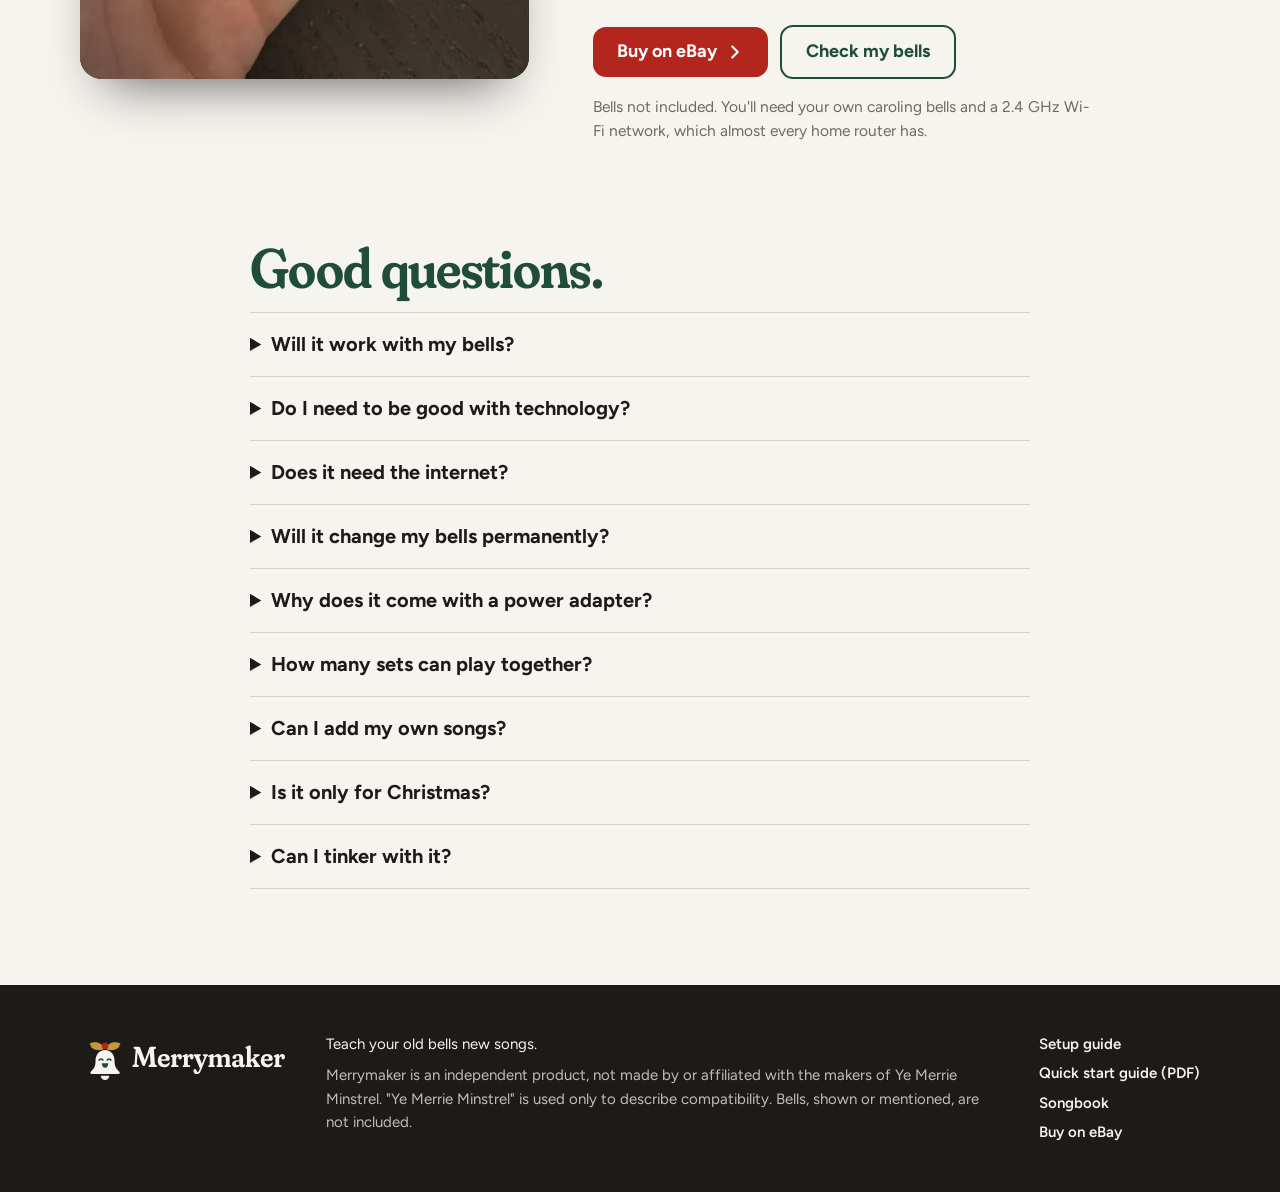
==== commit f62605b3: "Build from open-jingle-bells d104ac1" ====
--- a/index.html
+++ b/index.html
@@ -314,7 +314,7 @@
         <p class="kicker">Control</p>
         <h2 class="title display">Your phone is the remote.</h2>
         <p>Open a web page and pick a song. If you can check the weather on your phone, you can run your bells.</p>
-        <ul class="ticks"><li>No app to install</li><li>No account to create</li><li>No cloud, and nothing sent to the internet</li></ul>
+        <ul class="ticks"><li>No app to install</li><li>No account to create</li><li>Your songs and settings stay at home</li></ul>
       </div>
       <figure class="visual" aria-label="The Merrymaker page on a phone, showing Silent Night playing">
         <div class="phone" aria-hidden="true"><div class="screen">
@@ -442,7 +442,7 @@
     <h2 class="title display" id="faq-title">Good questions.</h2>
     <details><summary>Will it work with my bells?</summary><p>Only if your set takes a removable song cartridge. See <a href="#fit">Check your bells first</a>. If you're unsure, send us a photo through eBay messages before you buy.</p></details>
     <details><summary>Do I need to be good with technology?</summary><p>Not at all. If you can join a Wi-Fi network on your phone, you can set it up in a few minutes. The <a href="/setup/">setup guide</a> walks you through it.</p></details>
-    <details><summary>Does it need the internet?</summary><p>It needs a Wi-Fi network, but not an internet connection. Everything runs on the Merrymaker itself, and nothing is sent to the cloud.</p></details>
+    <details><summary>Does it need the internet?</summary><p>It needs a Wi-Fi network, but not an internet connection. Everything runs on the Merrymaker itself, and your songs and settings never leave your home. If your Wi-Fi does reach the internet, your set checks merrymakerbells.com once a day for software updates. It never installs one until you say so, and you can turn the check off.</p></details>
     <details><summary>Will it change my bells permanently?</summary><p>No. It slides in where your old cartridge goes, with no modifications. Keep your old cartridge, and you can swap it back any time.</p></details>
     <details><summary>Why does it come with a power adapter?</summary><p>Merrymaker needs a 1 A supply, which is more than the bells' original adapter provides. Use the adapter that comes with it.</p></details>
     <details><summary>How many sets can play together?</summary><p>Up to 17. Each set needs its own Merrymaker, and all of them need to be on the same Wi-Fi.</p></details>
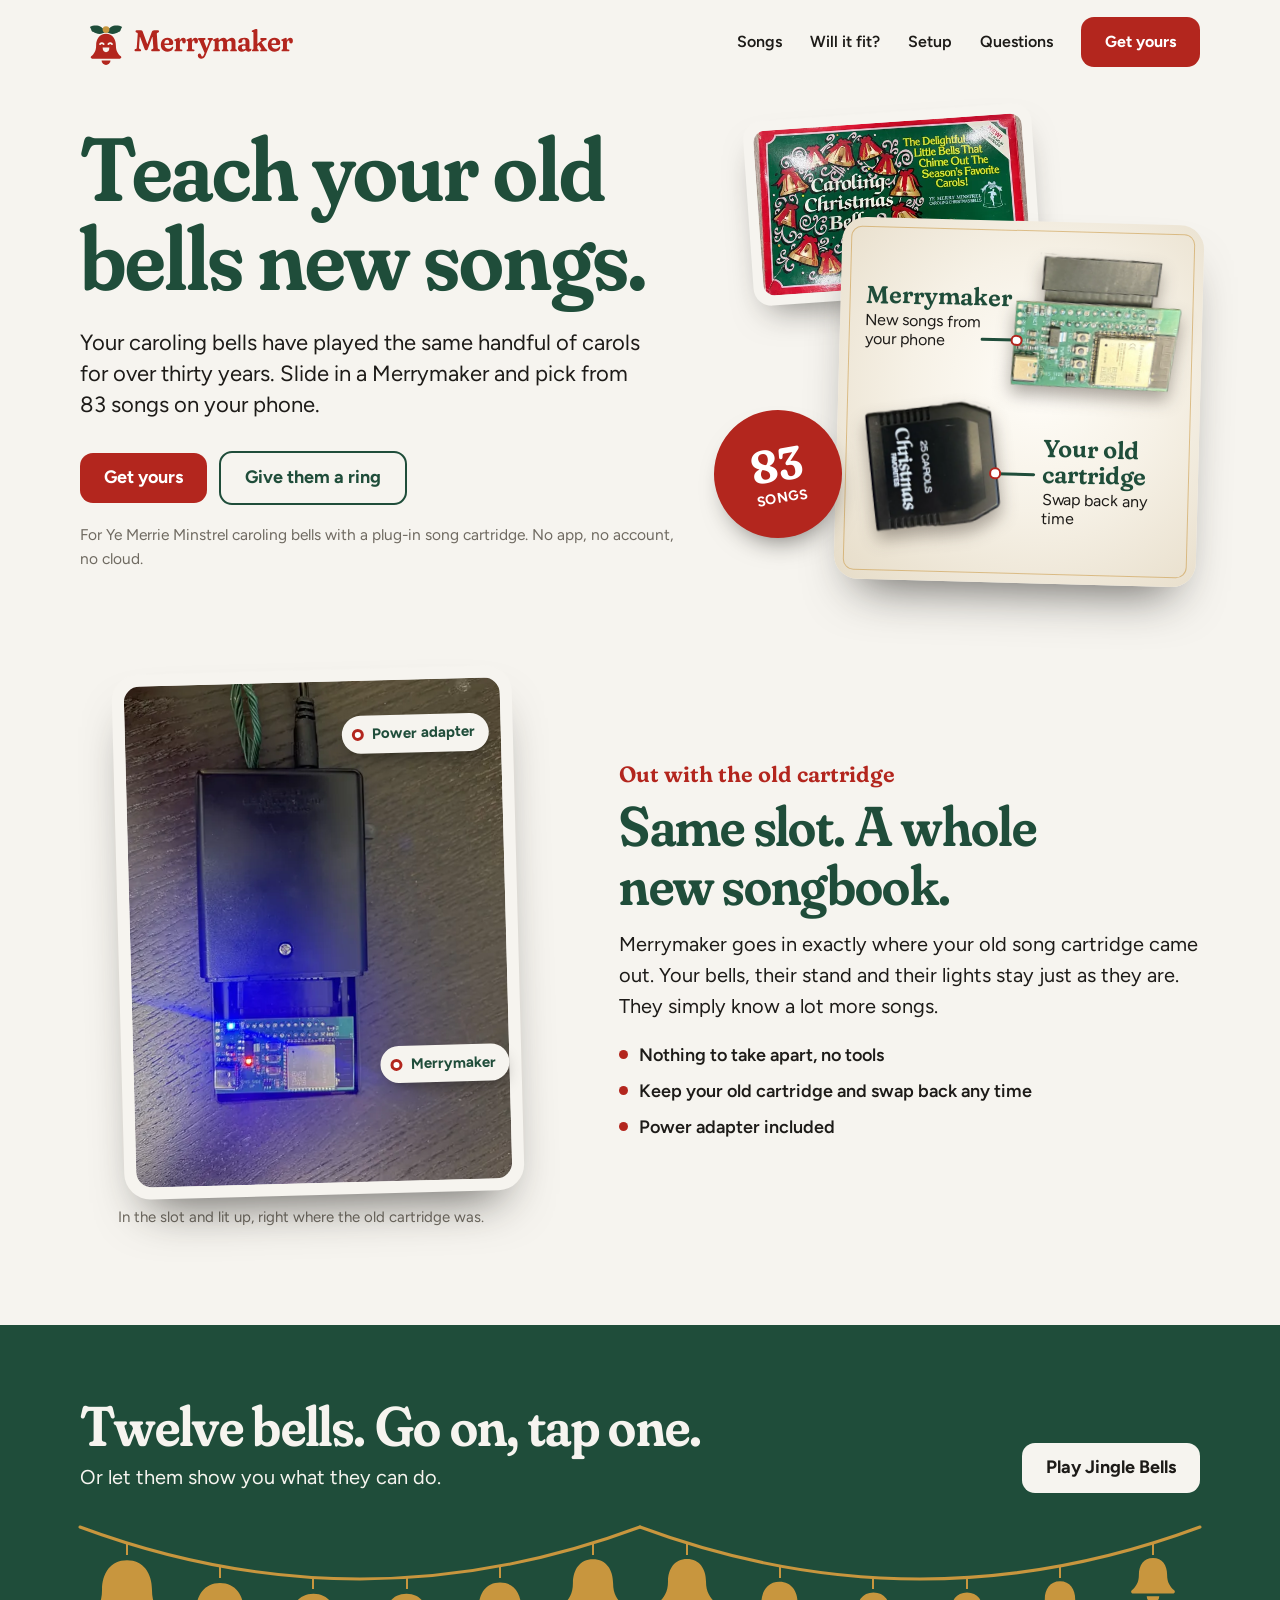
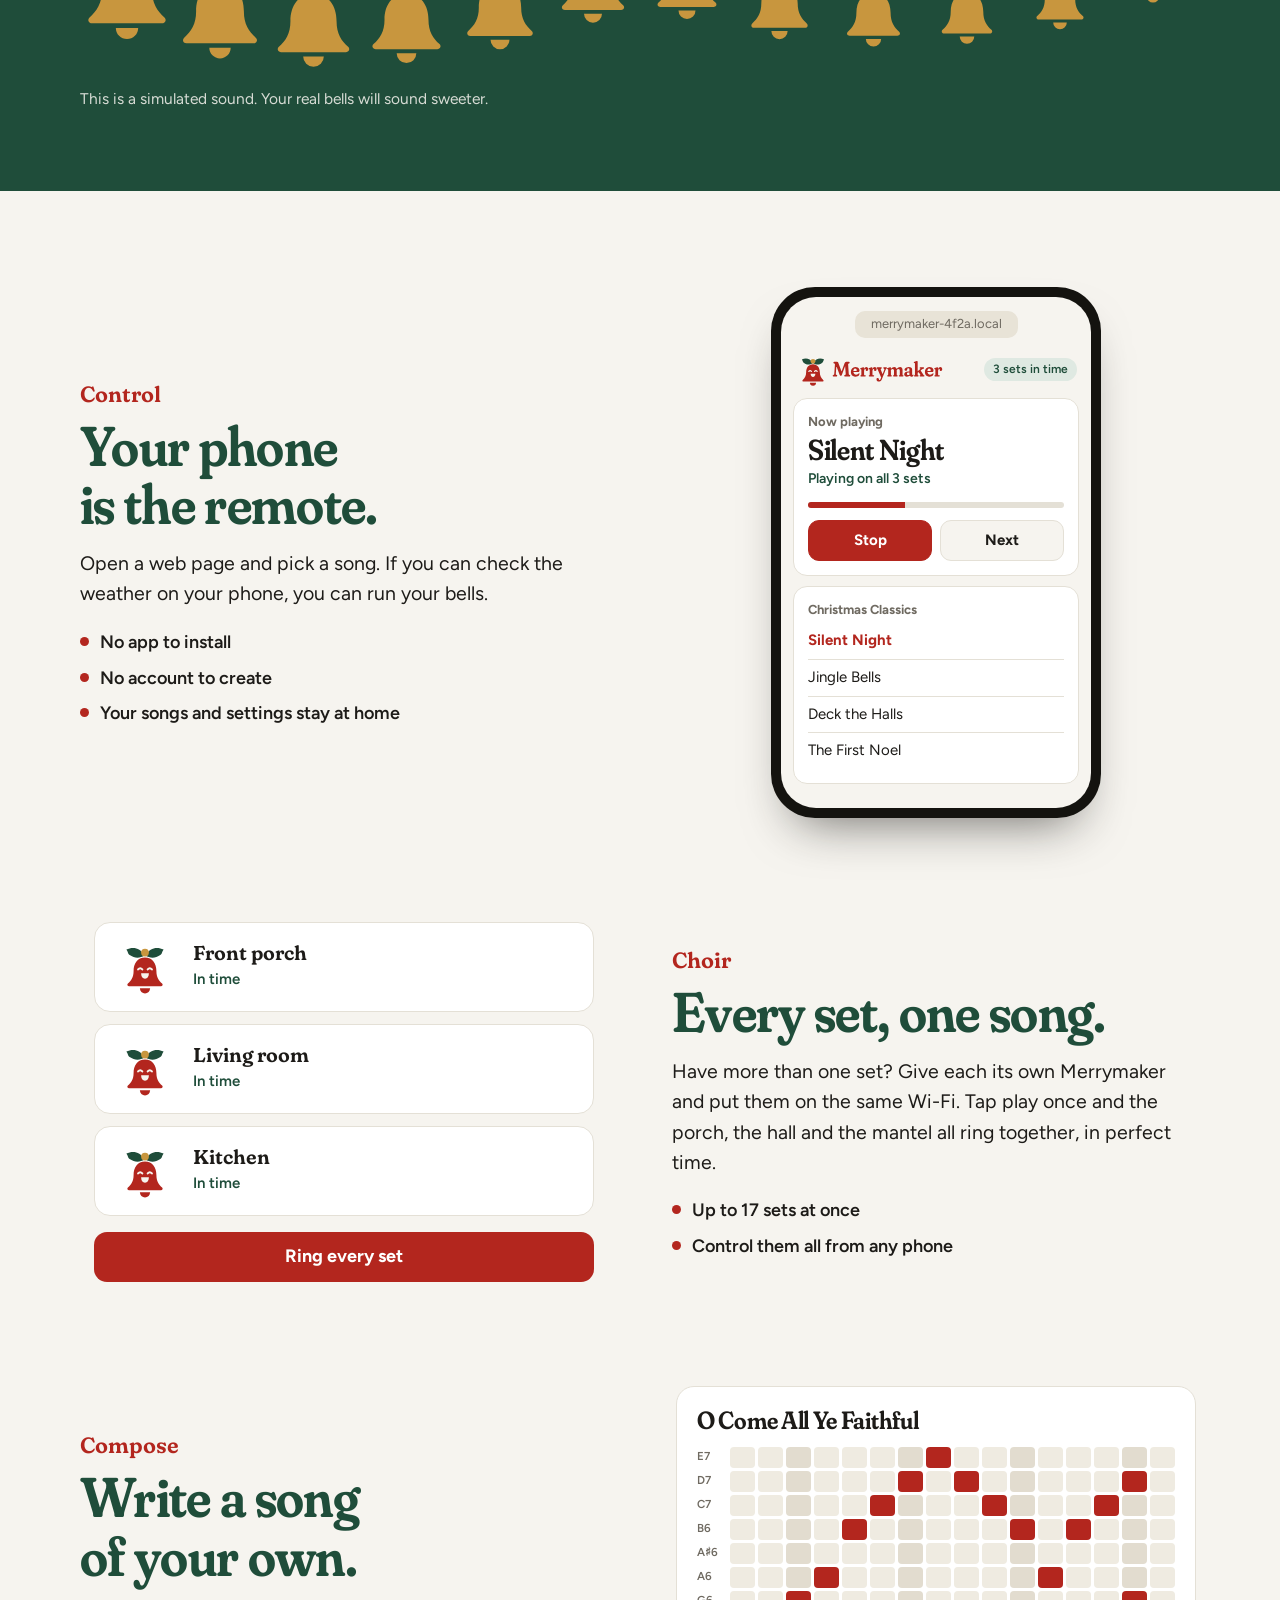
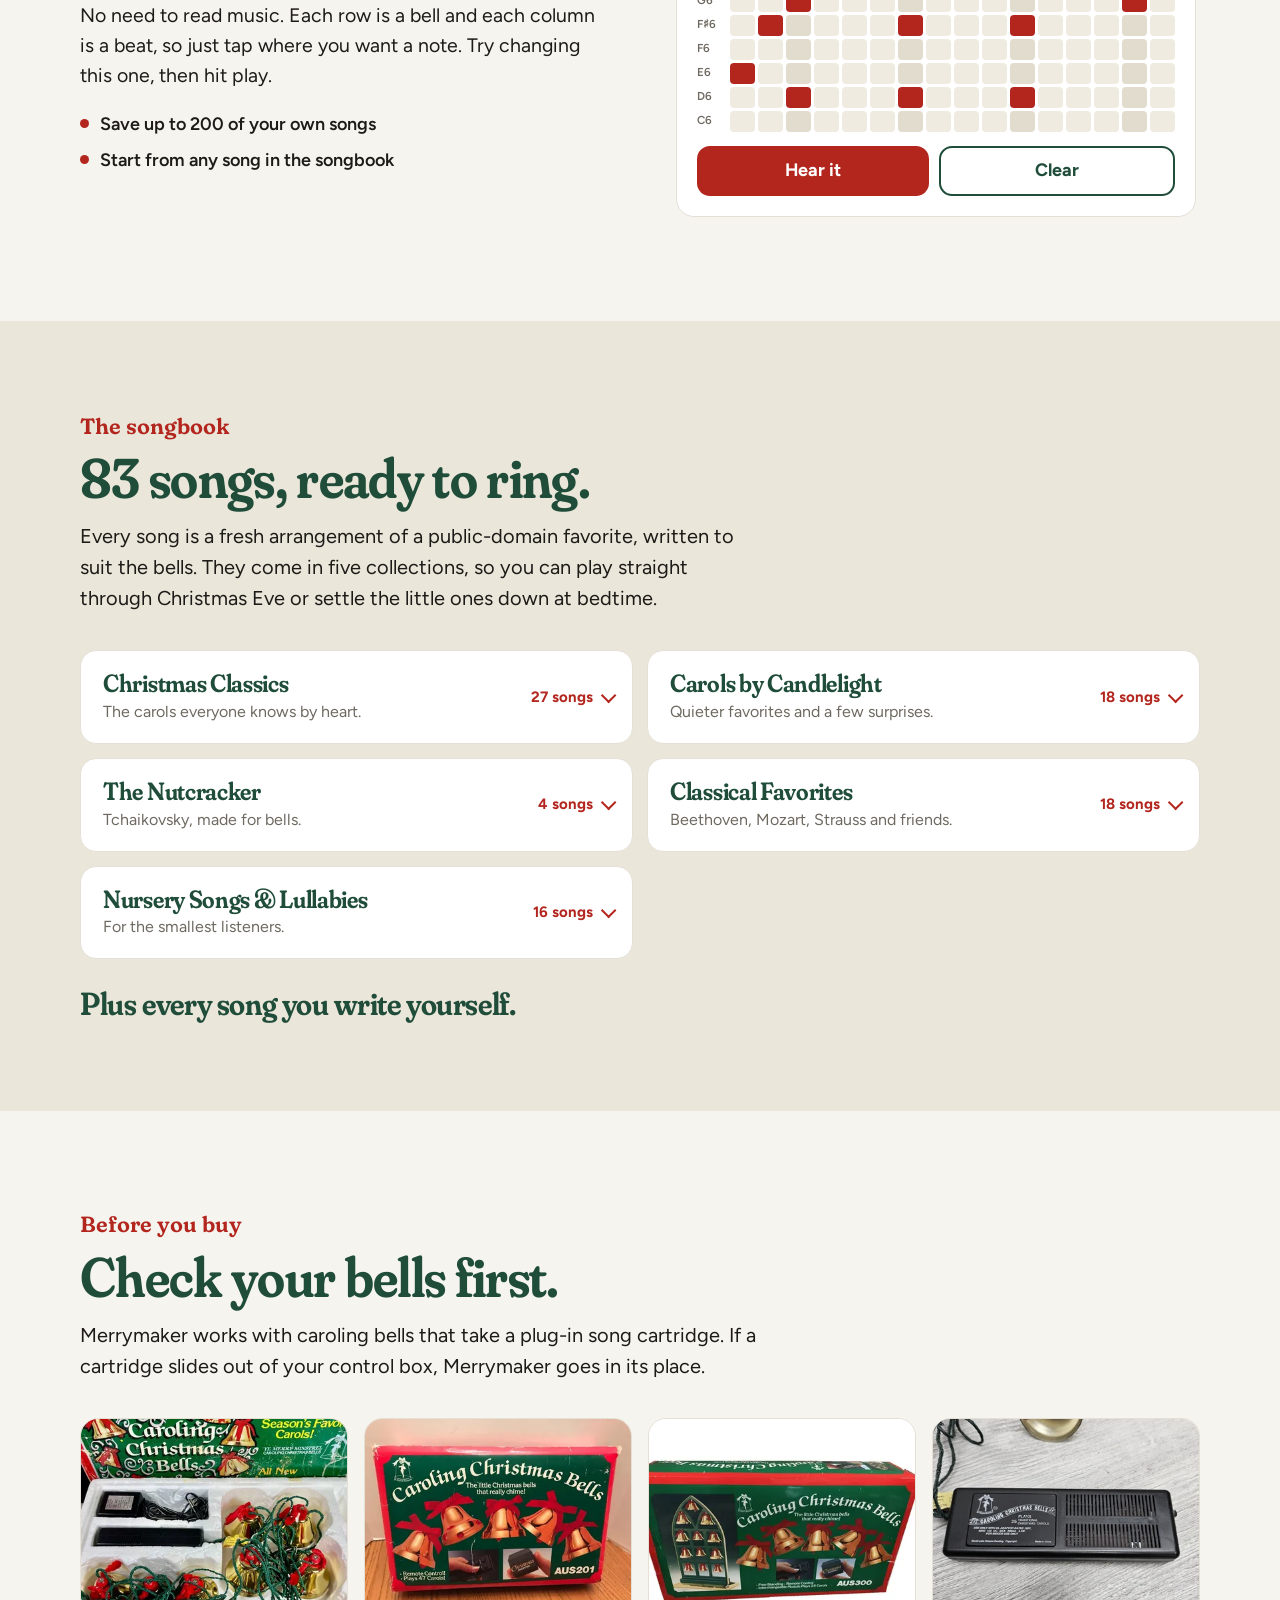
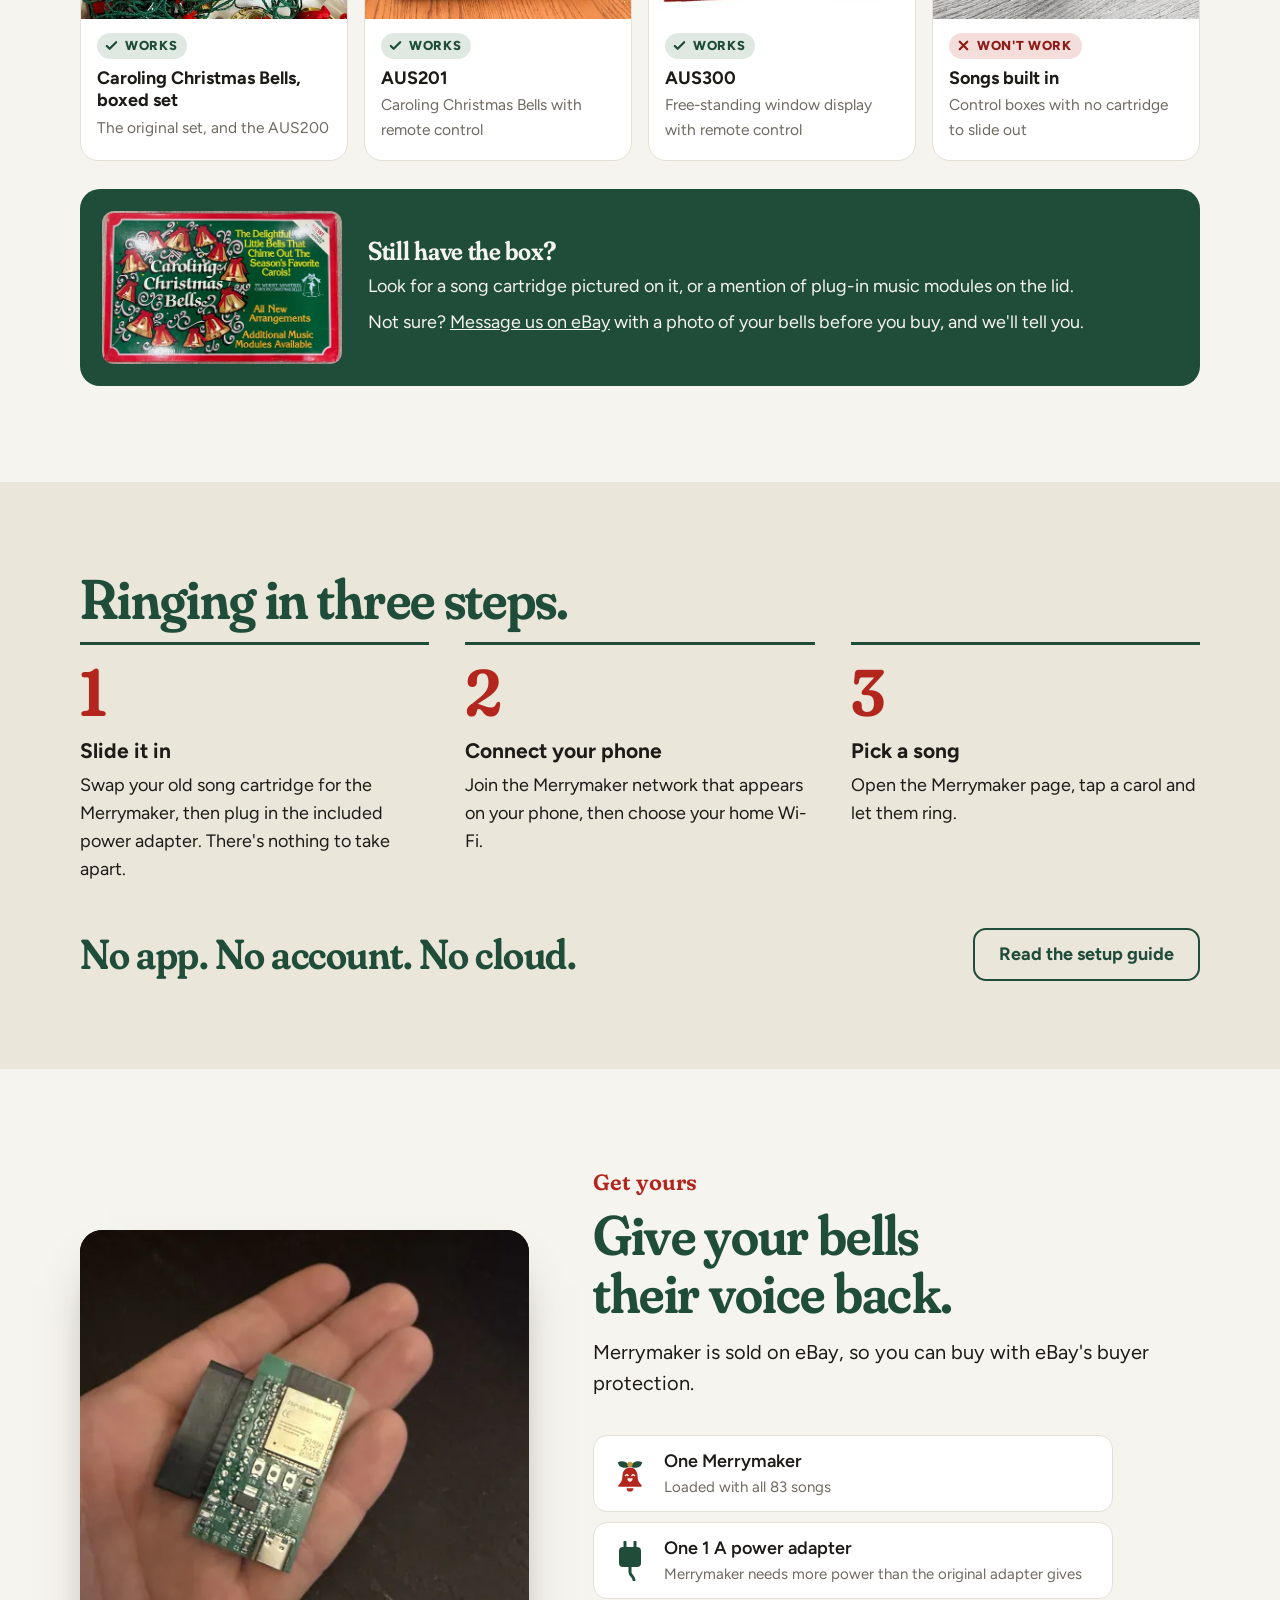
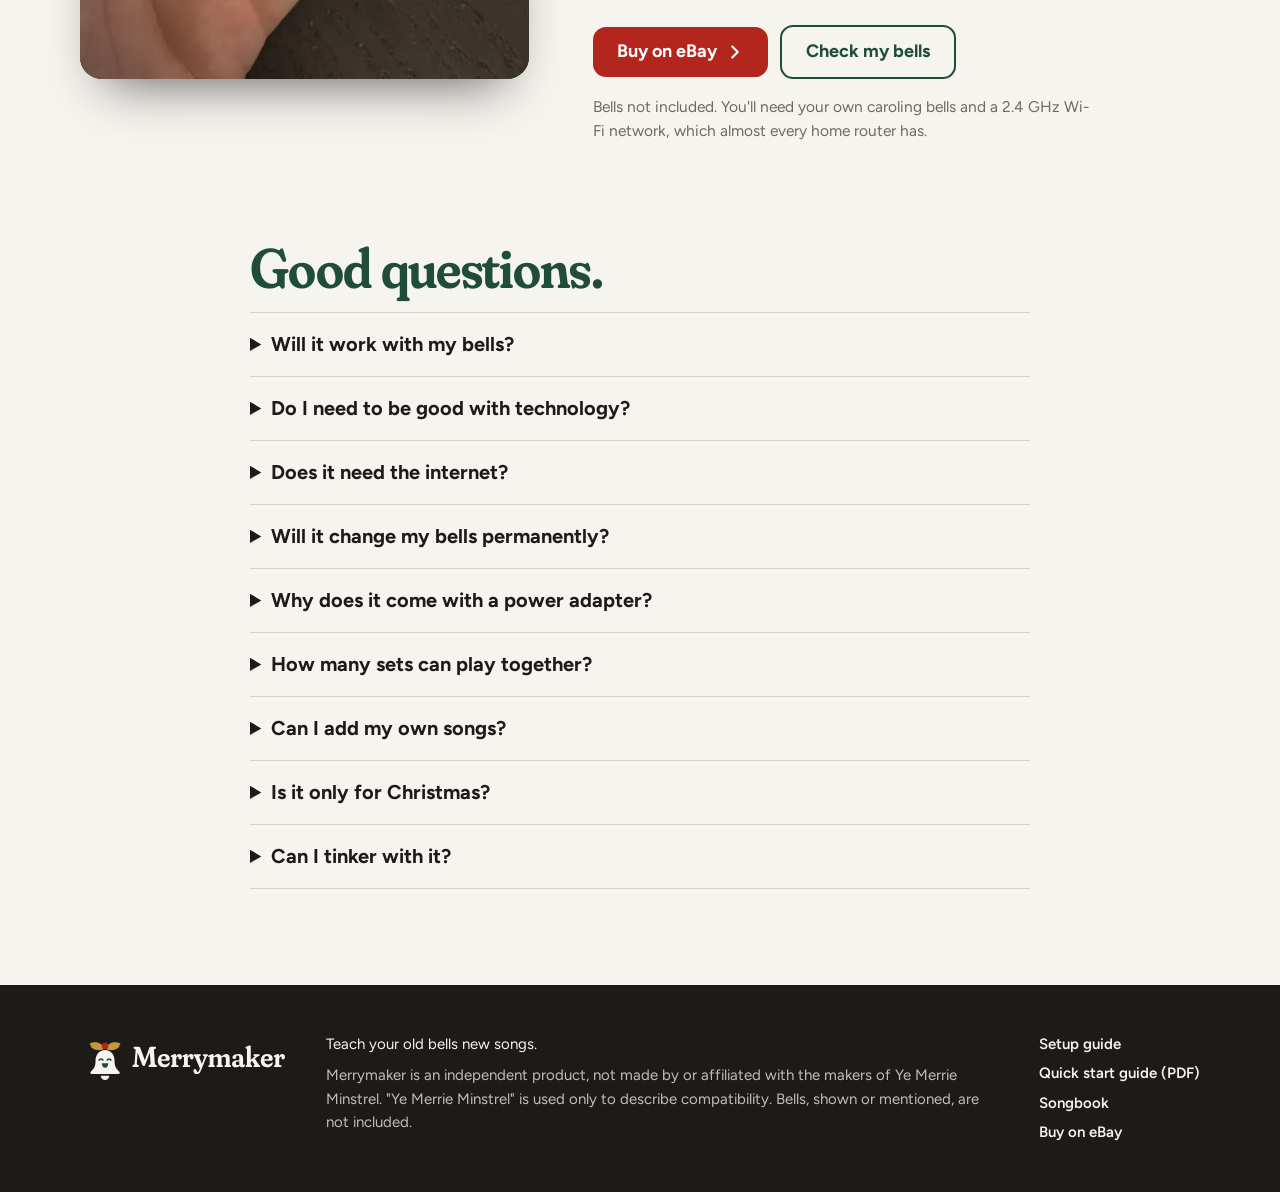
==== commit d10ba9ec: "Build from open-jingle-bells aac418d (web/2026-11-07.2)" ====
--- a/index.html
+++ b/index.html
@@ -352,7 +352,7 @@
       </div>
       <div class="visual">
         <div class="composer">
-          <h3 class="display">My Jingle Bells</h3>
+          <h3 class="display">O Come All Ye Faithful</h3>
           <div class="roll" id="roll" role="group" aria-label="Song grid: 12 bells across 16 beats"></div>
           <div class="tools"><button class="btn primary" id="hear" type="button">Hear it</button><button class="btn quiet" id="clear" type="button">Clear</button></div>
         </div>
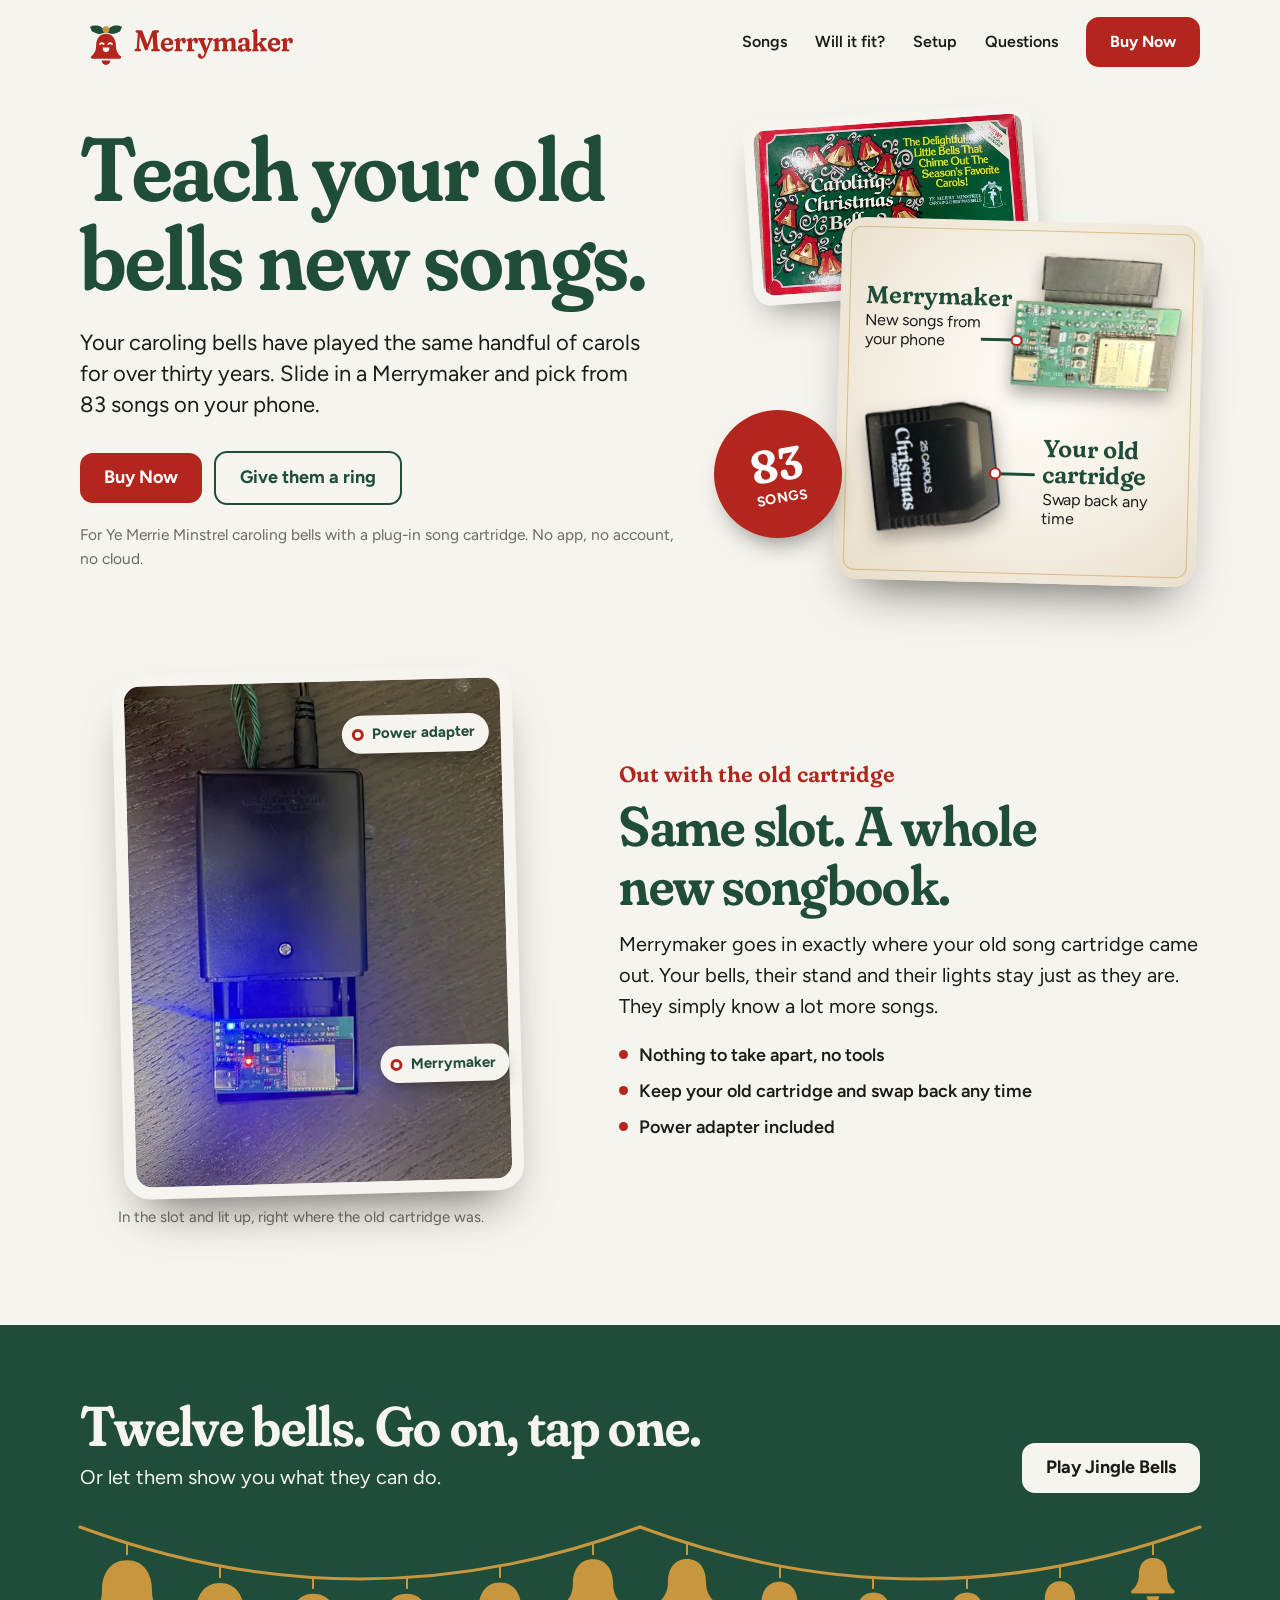
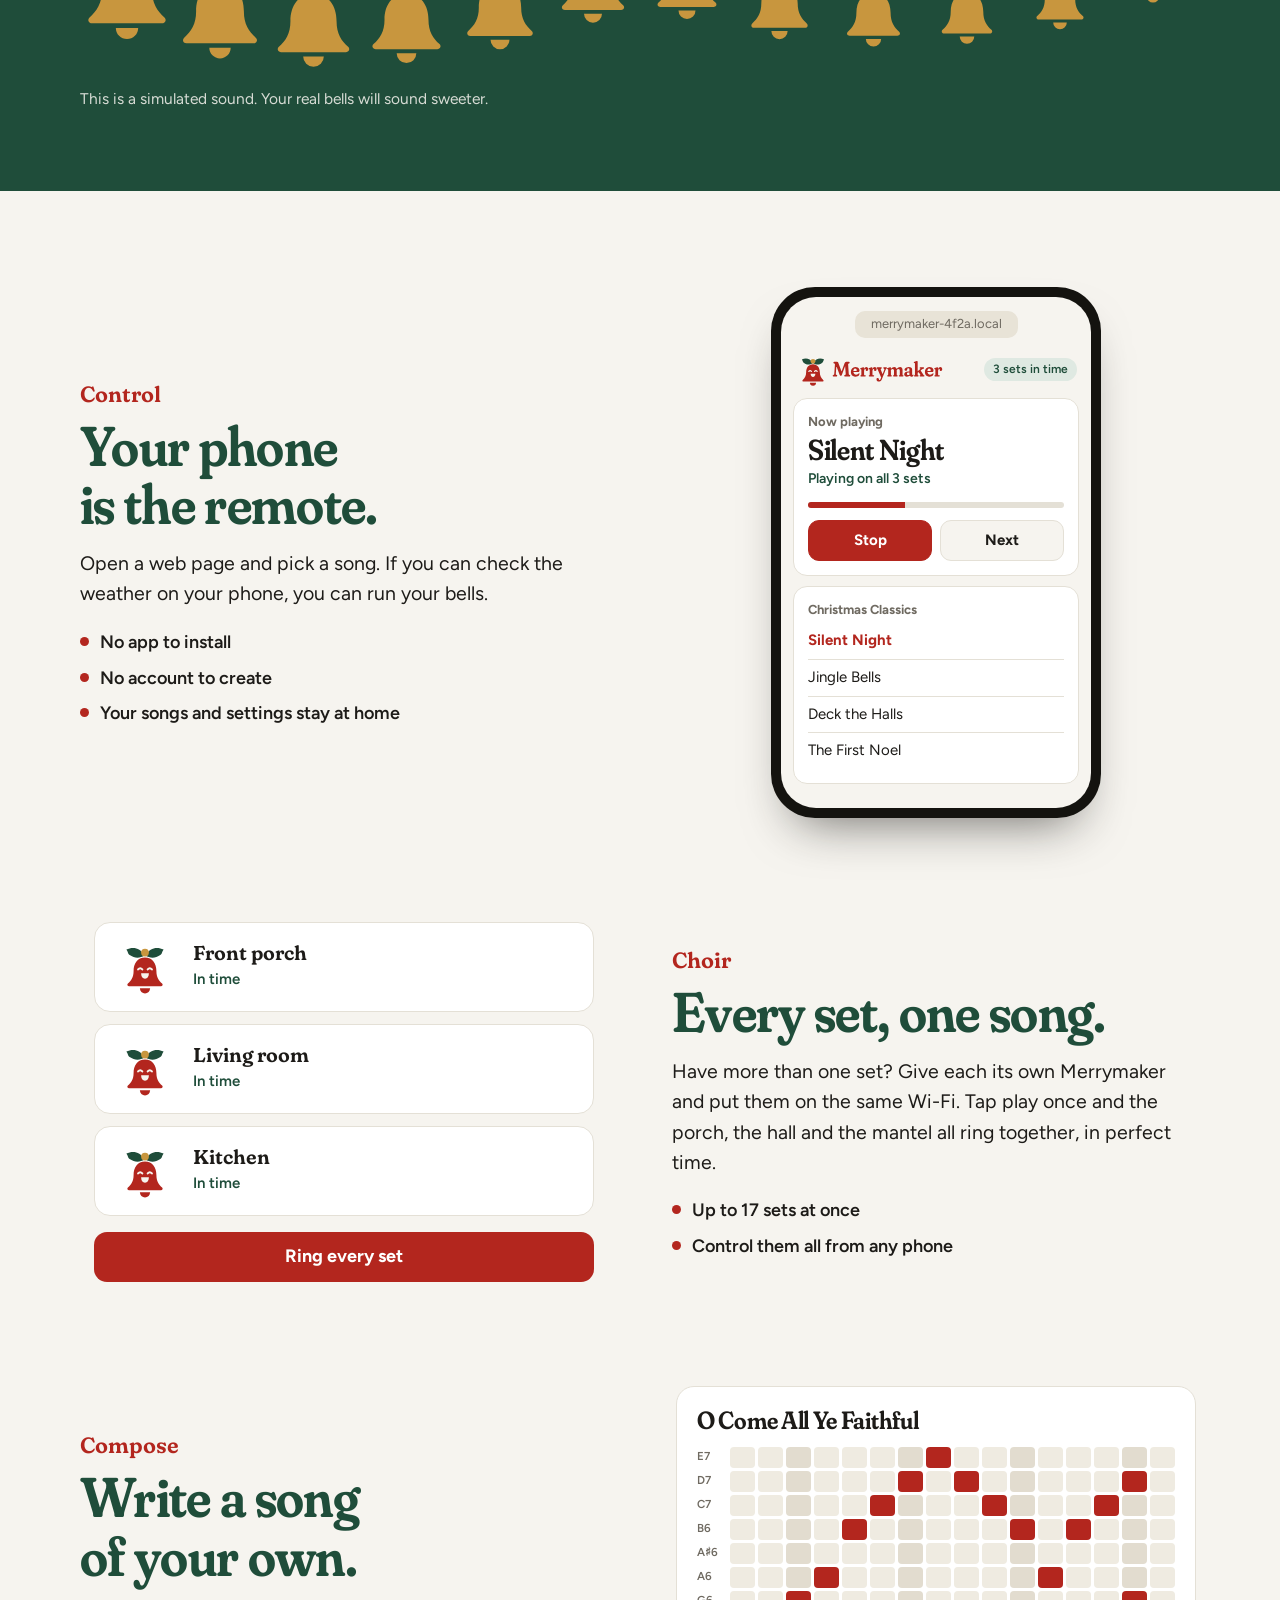
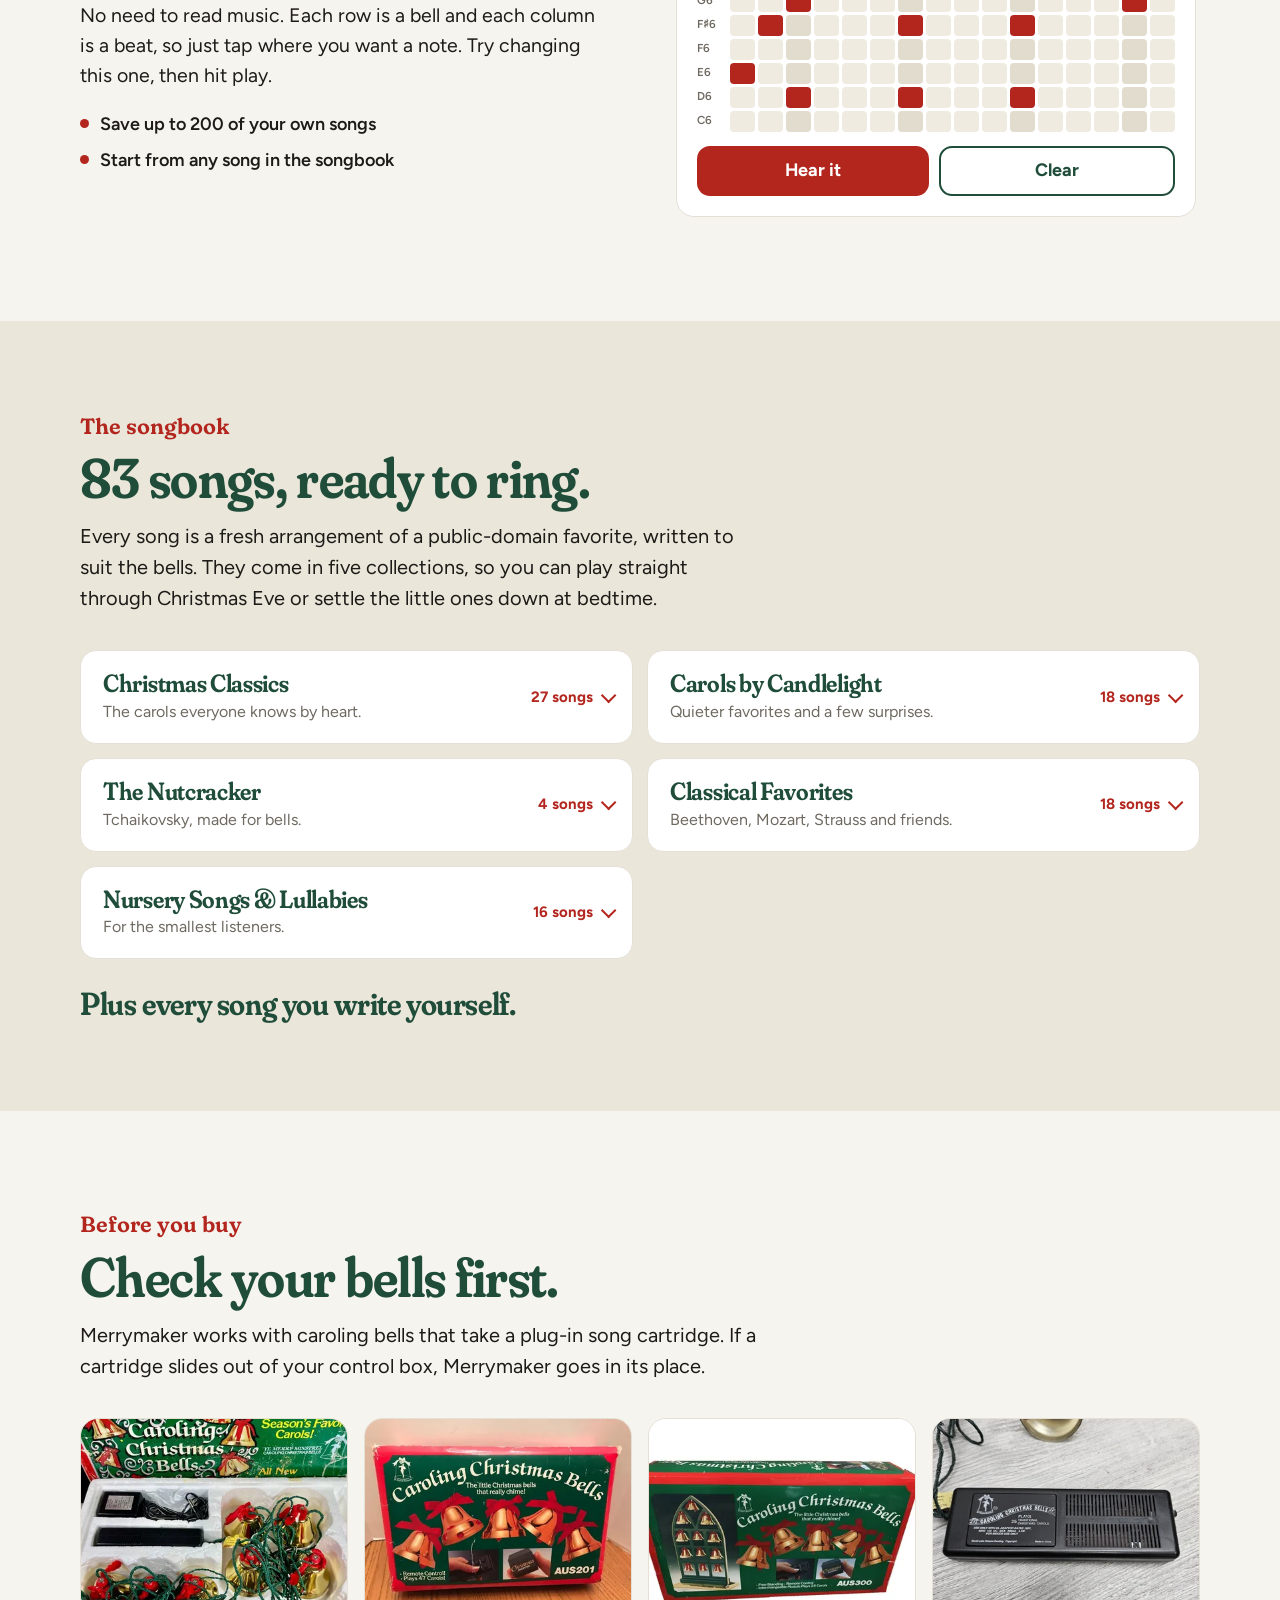
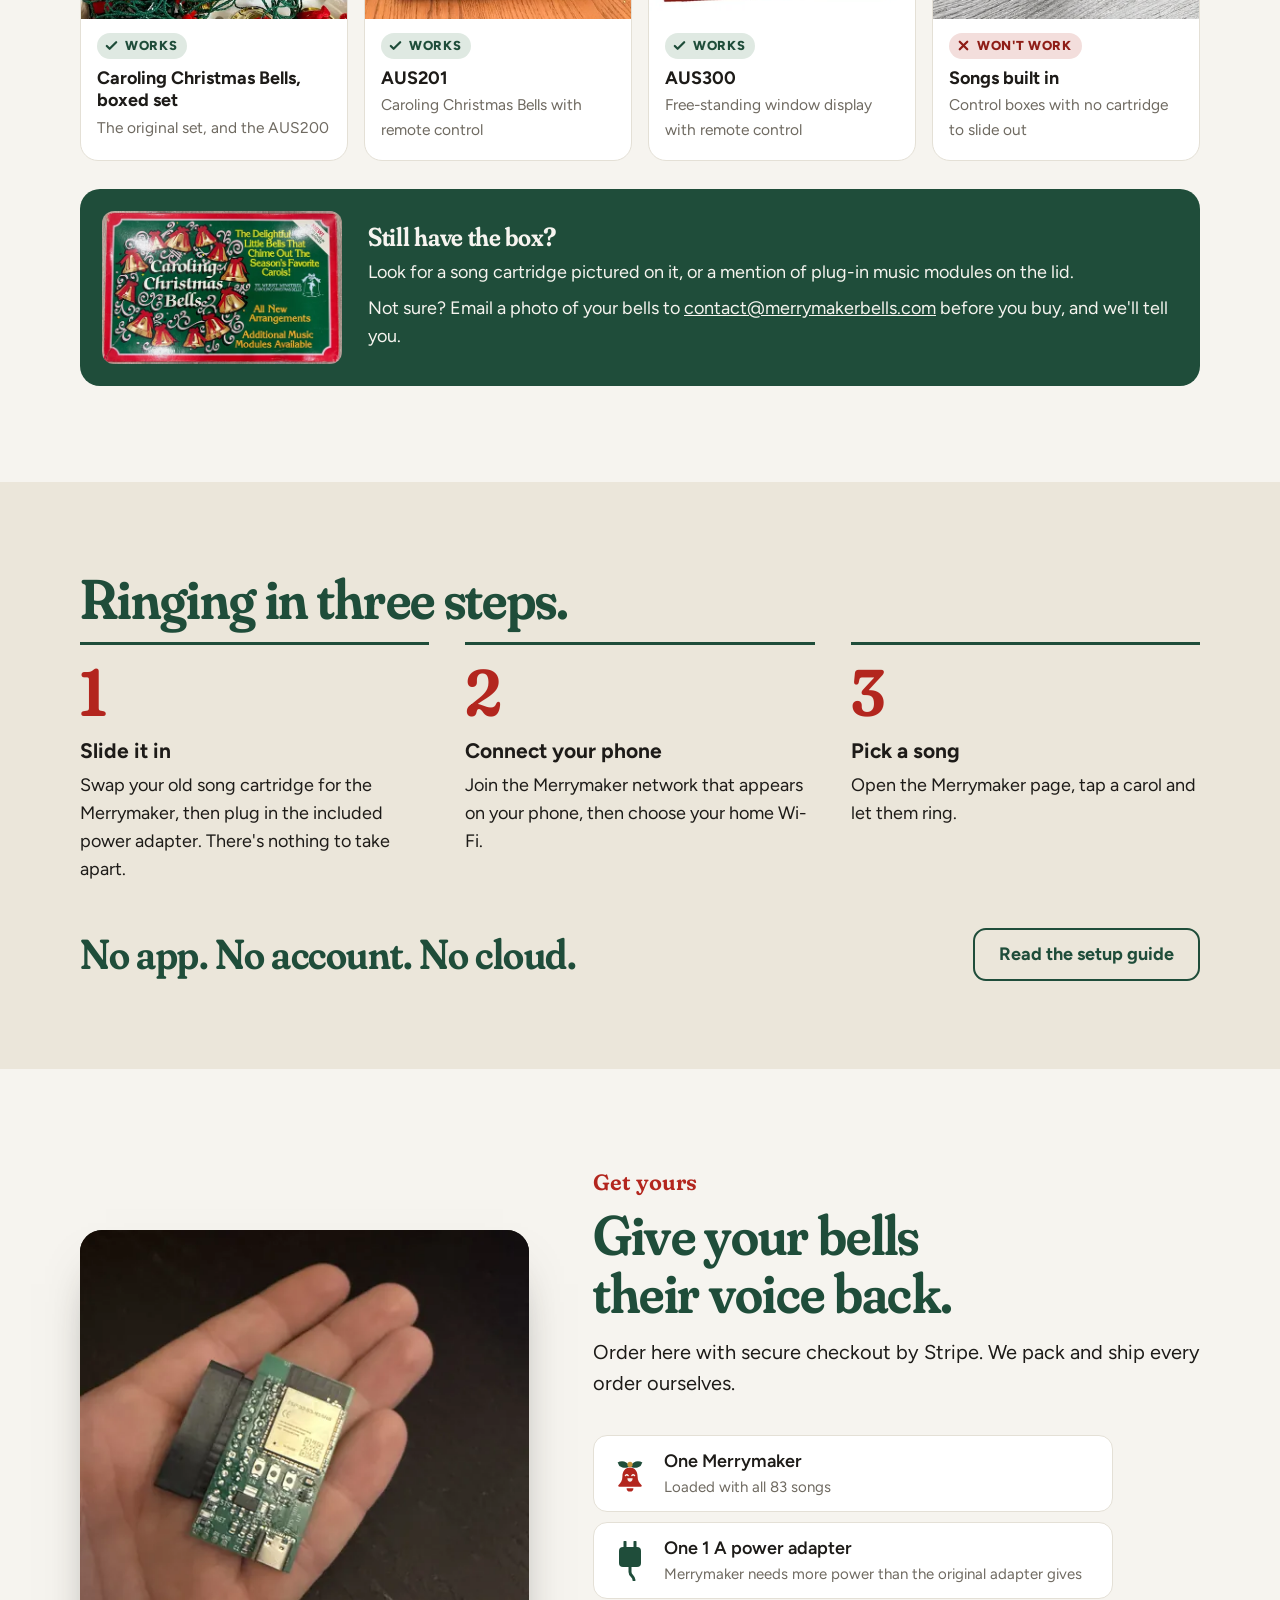
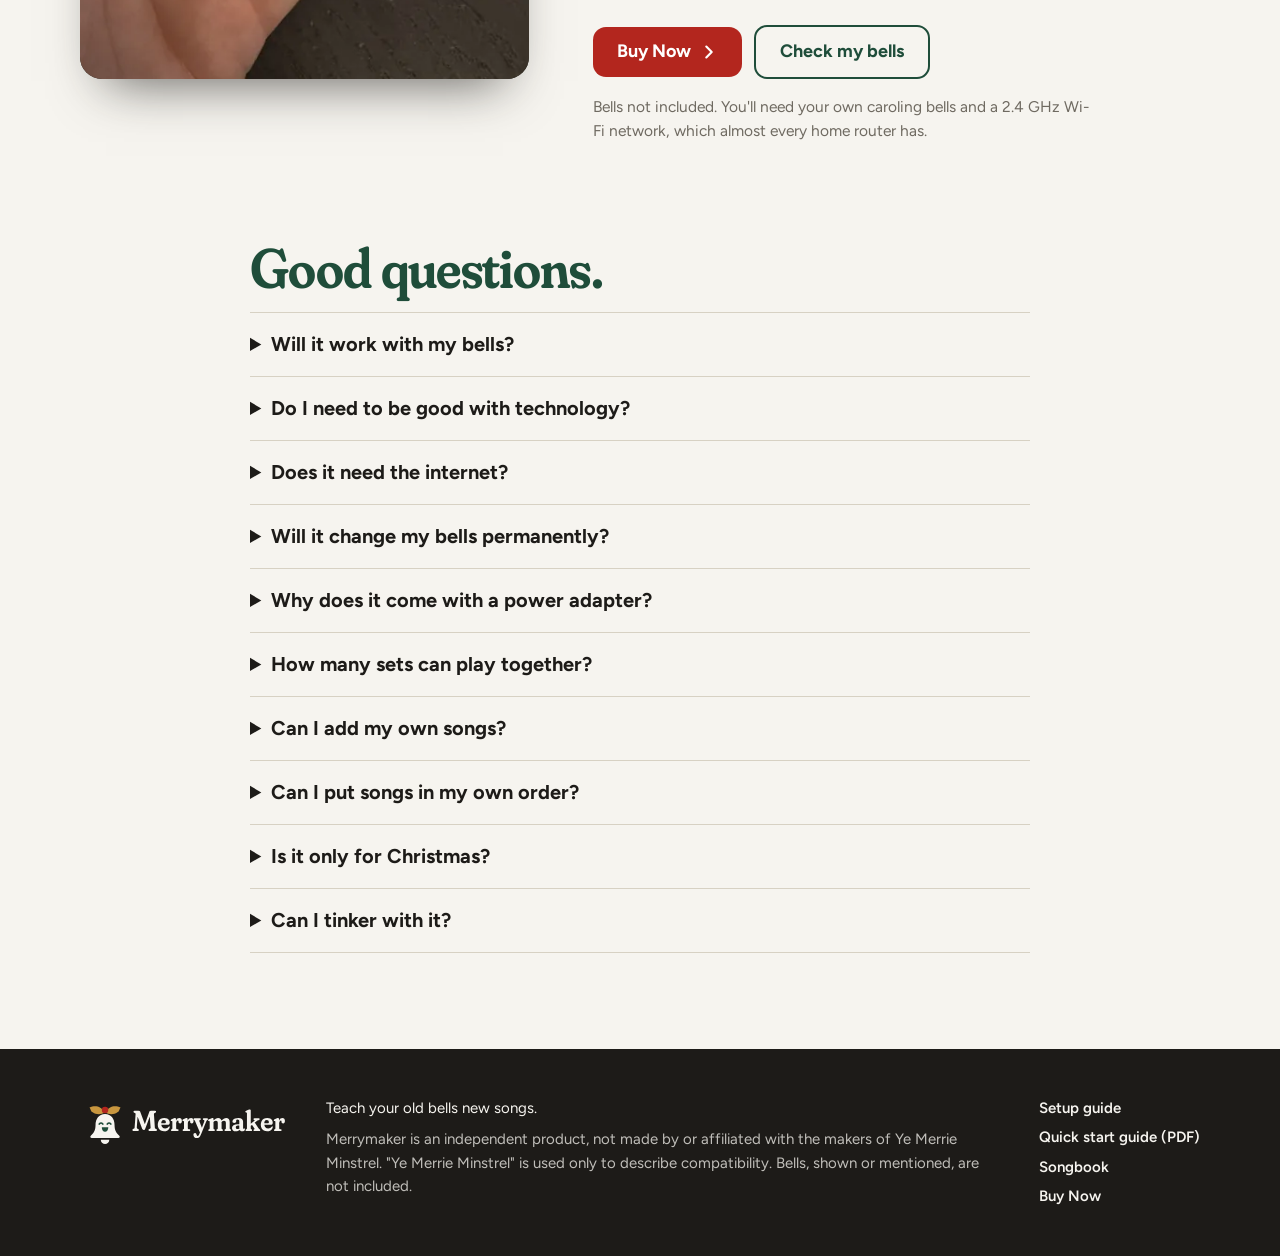
==== commit 20d55457: "Build from open-jingle-bells b31daf8 (web/2026-11-07.5)" ====
--- a/index.html
+++ b/index.html
@@ -26,7 +26,7 @@
 .cta{display:flex;flex-wrap:wrap;gap:12px;align-items:center}
 .hero .fine{margin-top:18px}
 .hero-photo{position:relative;justify-self:center;width:min(100%,480px);aspect-ratio:1/1.04}
-/* Hero panel: the box lid behind a cream spotlight with the two cutouts, as in the eBay hero graphic */
+/* Hero panel: the box lid behind a cream spotlight with the two cutouts, as in product graphic 01 */
 .hero-lid{position:absolute;left:0;top:0;width:64%;aspect-ratio:2400/1533;background:var(--paper);padding:2.2%;border-radius:18px;box-shadow:0 18px 34px -16px rgba(29,27,24,.55);transform:rotate(-4deg)}
 .hero-lid img{width:100%;height:100%;border-radius:12px;object-fit:cover}
 .stage{position:absolute;right:0;bottom:0;width:80%;aspect-ratio:1;border-radius:24px;overflow:hidden;container-type:inline-size;background:radial-gradient(circle at 55% 45%,#fffdf8 0%,#f6f1e6 45%,#e6dcc8 100%);box-shadow:0 28px 50px -24px rgba(29,27,24,.7);transform:rotate(1.5deg)}
@@ -253,7 +253,7 @@
     <li><a href="#fit">Will it fit?</a></li>
     <li><a href="/setup/">Setup</a></li>
     <li><a href="#faq">Questions</a></li>
-    <li><a class="btn primary" href="#buy">Get yours</a></li>
+    <li><a class="btn primary" href="/buy/">Buy Now</a></li>
   </ul></nav>
 </header>
 
@@ -262,7 +262,7 @@
     <div>
       <h1 class="display">Teach your old bells new songs.</h1>
       <p class="lede">Your caroling bells have played the same handful of carols for over thirty years. Slide in a Merrymaker and pick from 83 songs on your phone.</p>
-      <div class="cta"><a class="btn primary" href="#buy">Get yours</a><a class="btn quiet" href="#try">Give them a ring</a></div>
+      <div class="cta"><a class="btn primary" href="/buy/">Buy Now</a><a class="btn quiet" href="#try">Give them a ring</a></div>
       <p class="fine">For Ye Merrie Minstrel caroling bells with a plug-in song cartridge. No app, no account, no cloud.</p>
     </div>
     <div class="hero-photo">
@@ -403,7 +403,7 @@
       <div>
         <h3 class="display">Still have the box?</h3>
         <p>Look for a song cartridge pictured on it, or a mention of plug-in music modules on the lid.</p>
-        <p>Not sure? <a href="https://ebay.io/m/eSgWhs">Message us on eBay</a> with a photo of your bells before you buy, and we'll tell you.</p>
+        <p>Not sure? Email a photo of your bells to <a href="mailto:contact@merrymakerbells.com">contact@merrymakerbells.com</a> before you buy, and we'll tell you.</p>
       </div>
     </div>
   </section>
@@ -428,25 +428,26 @@
     <div>
       <p class="kicker">Get yours</p>
       <h2 class="title display" id="buy-title">Give your bells their voice back.</h2>
-      <p class="intro">Merrymaker is sold on eBay, so you can buy with eBay's buyer protection.</p>
+      <p class="intro">Order here with secure checkout by Stripe. We pack and ship every order ourselves.</p>
       <ul class="inbox" aria-label="What's in the box">
         <li><img src="/img/mark.svg" alt="" width="40" height="40"><span>One Merrymaker<small>Loaded with all 83 songs</small></span></li>
         <li><svg viewBox="0 0 40 40" aria-hidden="true"><rect x="9" y="6" width="22" height="20" rx="4" fill="#1f4d3a"/><path d="M15 6V1M25 6V1" stroke="#1f4d3a" stroke-width="3" stroke-linecap="round"/><path d="M20 26v5c0 4 4 4 4 8" fill="none" stroke="#1f4d3a" stroke-width="3" stroke-linecap="round"/></svg><span>One 1 A power adapter<small>Merrymaker needs more power than the original adapter gives</small></span></li>
       </ul>
-      <div class="cta"><a class="btn primary" href="https://ebay.io/m/eSgWhs">Buy on eBay<svg viewBox="0 0 20 20" aria-hidden="true"><path d="M7 4l6 6-6 6" fill="none" stroke="currentColor" stroke-width="2.4" stroke-linecap="round" stroke-linejoin="round"/></svg></a><a class="btn quiet" href="#fit">Check my bells</a></div>
+      <div class="cta"><a class="btn primary" href="/buy/">Buy Now<svg viewBox="0 0 20 20" aria-hidden="true"><path d="M7 4l6 6-6 6" fill="none" stroke="currentColor" stroke-width="2.4" stroke-linecap="round" stroke-linejoin="round"/></svg></a><a class="btn quiet" href="#fit">Check my bells</a></div>
       <p class="fine">Bells not included. You'll need your own caroling bells and a 2.4 GHz Wi-Fi network, which almost every home router has.</p>
     </div>
   </section>
 
   <section class="wrap narrow faq" id="faq" aria-labelledby="faq-title">
     <h2 class="title display" id="faq-title">Good questions.</h2>
-    <details><summary>Will it work with my bells?</summary><p>Only if your set takes a removable song cartridge. See <a href="#fit">Check your bells first</a>. If you're unsure, send us a photo through eBay messages before you buy.</p></details>
+    <details><summary>Will it work with my bells?</summary><p>Only if your set takes a removable song cartridge. See <a href="#fit">Check your bells first</a>. If you're unsure, email a photo of your bells to <a href="mailto:contact@merrymakerbells.com">contact@merrymakerbells.com</a> before you buy.</p></details>
     <details><summary>Do I need to be good with technology?</summary><p>Not at all. If you can join a Wi-Fi network on your phone, you can set it up in a few minutes. The <a href="/setup/">setup guide</a> walks you through it.</p></details>
     <details><summary>Does it need the internet?</summary><p>It needs a Wi-Fi network, but not an internet connection. Everything runs on the Merrymaker itself, and your songs and settings never leave your home. If your Wi-Fi does reach the internet, your set checks merrymakerbells.com once a day for software updates. It never installs one until you say so, and you can turn the check off.</p></details>
     <details><summary>Will it change my bells permanently?</summary><p>No. It slides in where your old cartridge goes, with no modifications. Keep your old cartridge, and you can swap it back any time.</p></details>
     <details><summary>Why does it come with a power adapter?</summary><p>Merrymaker needs a 1 A supply, which is more than the bells' original adapter provides. Use the adapter that comes with it.</p></details>
     <details><summary>How many sets can play together?</summary><p>Up to 17. Each set needs its own Merrymaker, and all of them need to be on the same Wi-Fi.</p></details>
     <details><summary>Can I add my own songs?</summary><p>Yes. The Compose page lets you write a song by tapping notes on a grid, or start from any song in the songbook and make it your own. Merrymaker keeps up to 200 of your songs.</p></details>
+    <details><summary>Can I put songs in my own order?</summary><p>Yes. Make a playlist from any songs in the songbook, your own included, and drag them into the order you want. Play it once, on repeat or shuffled, and every set follows along.</p></details>
     <details><summary>Is it only for Christmas?</summary><p>Not at all. Alongside the carols there are classical favorites and nursery songs and lullabies, so the bells can ring all year round.</p></details>
     <details><summary>Can I tinker with it?</summary><p>Please do. Merrymaker has an API, so you can control the bells from your own programs. We'll publish the documentation when it's ready.</p></details>
   </section>
@@ -463,7 +464,7 @@
       <li><a href="/setup/">Setup guide</a></li>
       <li><a href="/merrymaker-quick-start.pdf" download>Quick start guide (PDF)</a></li>
       <li><a href="#songs">Songbook</a></li>
-      <li><a href="https://ebay.io/m/eSgWhs">Buy on eBay</a></li>
+      <li><a href="/buy/">Buy Now</a></li>
     </ul></nav>
   </div>
 </footer>
--- a/site.css
+++ b/site.css
@@ -52,6 +52,7 @@
 .topnav ul{display:flex;align-items:center;gap:28px;font-weight:600;font-size:16px}
 .topnav ul a:not(.btn){text-decoration:none}
 .topnav ul a[aria-current]{color:var(--cardinal)}
+.topnav ul a.btn[aria-current]{color:#fff}
 
 /* Photos */
 .photo{border-radius:22px;overflow:hidden;background:#24221e;box-shadow:0 28px 50px -26px rgba(29,27,24,.7)}
